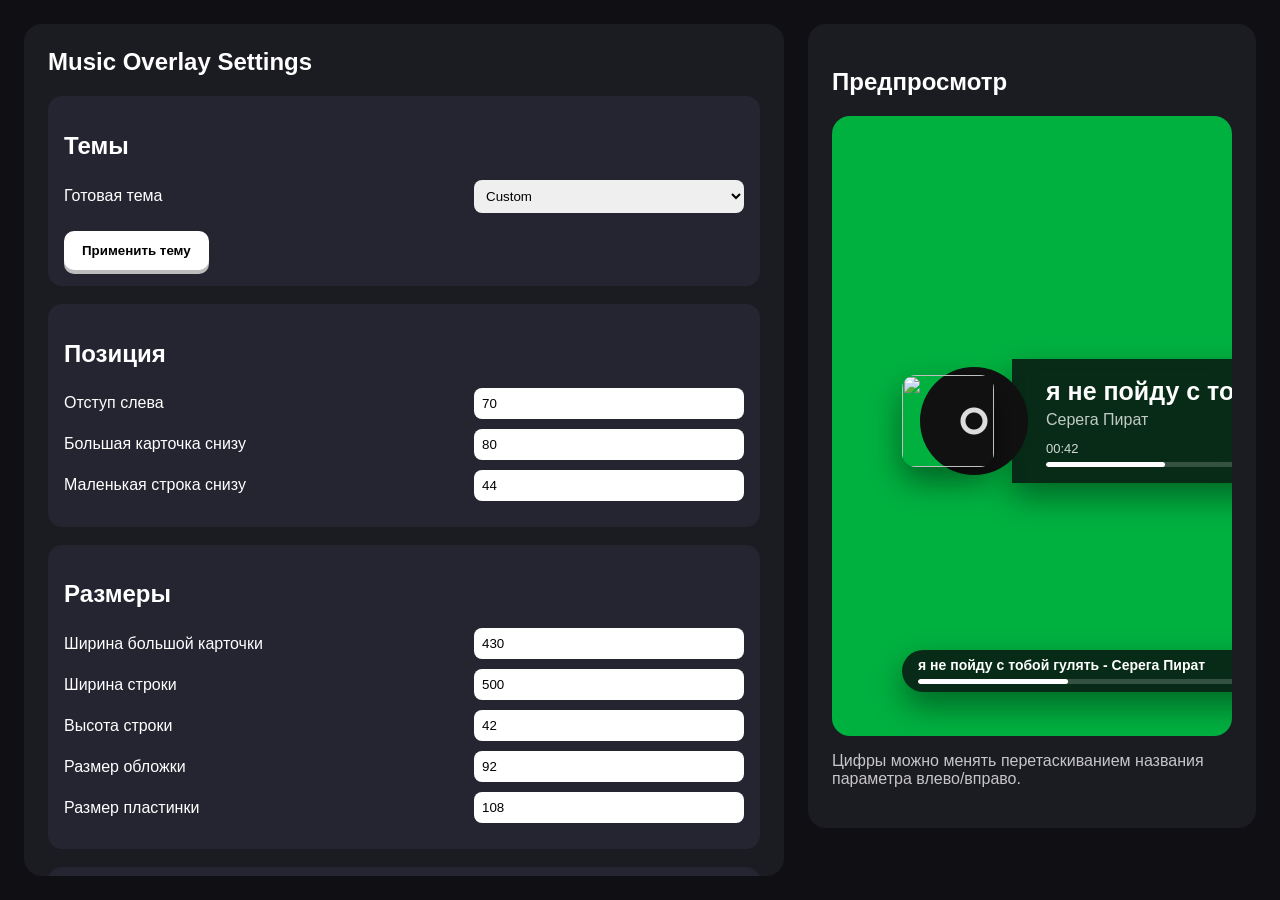
==== overlay/settings.html @ c049ab50 "Добавил стили пластинок" ====
<!DOCTYPE html>
<html lang="ru">
<head>
  <meta charset="UTF-8" />
  <title>Music Overlay Settings</title>
  <link rel="stylesheet" href="settings.css" />
</head>
<body>
  <main class="layout">
    <section class="panel">
      <h1>Music Overlay Settings</h1>

      <div class="group">
        <h2>Темы</h2>

        <label>
          Готовая тема
          <select id="themePreset">
            <option value="Custom">Custom</option>
            <option value="DarkGlass">Dark Glass</option>
            <option value="AnimePink">Anime Pink</option>
            <option value="Cyberpunk">Cyberpunk</option>
            <option value="MinimalWhite">Minimal White</option>
          </select>
        </label>

        <button id="applyThemeBtn" class="secondary-btn">Применить тему</button>
      </div>

      <div class="group">
        <h2>Позиция</h2>
        <label><span class="drag-label" data-target="left">Отступ слева</span><input id="left" type="number"></label>
        <label><span class="drag-label" data-target="fullBottom">Большая карточка снизу</span><input id="fullBottom" type="number"></label>
        <label><span class="drag-label" data-target="tickerBottom">Маленькая строка снизу</span><input id="tickerBottom" type="number"></label>
      </div>

      <div class="group">
        <h2>Размеры</h2>
        <label><span class="drag-label" data-target="fullCardWidth">Ширина большой карточки</span><input id="fullCardWidth" type="number"></label>
        <label><span class="drag-label" data-target="tickerWidth">Ширина строки</span><input id="tickerWidth" type="number"></label>
        <label><span class="drag-label" data-target="tickerHeight">Высота строки</span><input id="tickerHeight" type="number"></label>
        <label><span class="drag-label" data-target="coverSize">Размер обложки</span><input id="coverSize" type="number"></label>
        <label><span class="drag-label" data-target="vinylSize">Размер пластинки</span><input id="vinylSize" type="number"></label>
      </div>

      <div class="group">
        <h2>Цвета</h2>
        <label>Фон карточек <input id="backgroundColor" type="color"></label>
        <label><span class="drag-label" data-target="backgroundOpacity">Прозрачность фона %</span><input id="backgroundOpacity" type="number" min="0" max="100"></label>
        <label>Текст <input id="text" type="color"></label>
        <label>Прогресс <input id="progress" type="color"></label>
        <label>Фон прогресса <input id="progressBackgroundColor" type="color"></label>
        <label><span class="drag-label" data-target="progressBackgroundOpacity">Прозрачность фона прогресса %</span><input id="progressBackgroundOpacity" type="number" min="0" max="100"></label>
      </div>

      <div class="group">
        <h2>Шрифт</h2>

        <label>
          Семейство
          <select id="fontFamily">
            <option value="Arial">Arial</option>
            <option value="Segoe UI">Segoe UI</option>
            <option value="Tahoma">Tahoma</option>
            <option value="Verdana">Verdana</option>
            <option value="Trebuchet MS">Trebuchet MS</option>
            <option value="Georgia">Georgia</option>
            <option value="Times New Roman">Times New Roman</option>
            <option value="Consolas">Consolas</option>
            <option value="Courier New">Courier New</option>
            <option value="Impact">Impact</option>
            <option value="Comic Sans MS">Comic Sans MS</option>
            <option value="Montserrat">Montserrat</option>
            <option value="Inter">Inter</option>
            <option value="Oswald">Oswald</option>
            <option value="Orbitron">Orbitron</option>
          </select>
        </label>

        <label><span class="drag-label" data-target="titleSize">Размер названия</span><input id="titleSize" type="number"></label>
        <label><span class="drag-label" data-target="artistSize">Размер артиста</span><input id="artistSize" type="number"></label>
        <label><span class="drag-label" data-target="tickerSize">Размер маленькой строки</span><input id="tickerSize" type="number"></label>
      </div>

      <div class="group">
        <h2>Стиль маленькой строки</h2>

        <label>
          Вид строки
          <select id="tickerStyle">
            <option value="pill">Pill</option>
            <option value="glass">Glass Box</option>
            <option value="thin">Thin Bar</option>
            <option value="compact">Compact</option>
            <option value="textonly">Text Only</option>
          </select>
        </label>
      </div>
      <div class="group">
        <h2>Стиль большой карточки</h2>

        <label>
          Вид карточки
          <select id="fullCardStyle">
          <option value="glass">Glass</option>
          <option value="solid">Solid</option>
          <option value="minimal">Minimal</option>
          <option value="neon">Neon</option>
          <option value="spotify">Spotify</option>
        </select>
      </label>
    </div>

    <div class="group">
      <h2>Стиль пластинки</h2>

      <label>
        Вид пластинки
        <select id="vinylStyle">
          <option value="classic">Classic Vinyl</option>
          <option value="black">Black Vinyl</option>
          <option value="white">White Vinyl</option>
          <option value="gold">Gold Vinyl</option>
          <option value="transparent">Transparent Vinyl</option>
          <option value="cd">CD Disc</option>
        </select>
      </label>
    </div>

      <div class="group">
        <h2>Обложка</h2>
        <label>Использовать обложку Windows <input id="useWindowsThumbnail" type="checkbox"></label>
        <label>Своя дефолтная обложка <input id="defaultCoverFile" type="file" accept="image/*"></label>
        <img id="defaultCoverPreview" class="cover-preview" src="/assets/default-cover.png" />
      </div>

      <div class="group">
        <h2>Анимации</h2>
        <label><span class="drag-label" data-target="fullVisibleMs">Большая карточка, мс</span><input id="fullVisibleMs" type="number"></label>
        <label><span class="drag-label" data-target="coverDelayMs">Задержка обложки, мс</span><input id="coverDelayMs" type="number"></label>
        <label><span class="drag-label" data-target="cardDelayMs">Задержка карточки, мс</span><input id="cardDelayMs" type="number"></label>
        <label><span class="drag-label" data-target="exitMs">Скорость выхода, мс</span><input id="exitMs" type="number"></label>
        <label><span class="drag-label" data-target="marqueeDelayMs">Задержка бегущей строки, мс</span><input id="marqueeDelayMs" type="number"></label>
        <label><span class="drag-label" data-target="marqueeSpeedSec">Скорость бегущей строки, сек</span><input id="marqueeSpeedSec" type="number"></label>

        <label>
          Появление большой карточки
          <select id="fullEnterAnimation">
            <option value="slideLeft">Slide Left</option>
            <option value="slideRight">Slide Right</option>
            <option value="slideUp">Slide Up</option>
            <option value="slideDown">Slide Down</option>
            <option value="fade">Fade</option>
            <option value="scale">Scale</option>
            <option value="none">None</option>
          </select>
        </label>

        <label>
          Скрытие большой карточки
        <select id="fullExitAnimation">
          <option value="slideDown">Slide Down</option>
          <option value="slideUp">Slide Up</option>
          <option value="slideLeft">Slide Left</option>
          <option value="slideRight">Slide Right</option>
          <option value="fade">Fade</option>
          <option value="scale">Scale</option>
          <option value="none">None</option>
        </select>
      </label>

      <label>
        Появление маленькой строки
        <select id="tickerEnterAnimation">
          <option value="slideUp">Slide Up</option>
          <option value="slideDown">Slide Down</option>
          <option value="slideLeft">Slide Left</option>
          <option value="slideRight">Slide Right</option>
          <option value="fade">Fade</option>
        <option value="scale">Scale</option>
          <option value="none">None</option>
        </select>
      </label>
        
        <button id="playPreviewAnimationBtn" class="secondary-btn">
          Запустить предпросмотр
        </button>
      </div>

      <div class="buttons">
        <button id="saveBtn">Сохранить</button>
        <button id="resetBtn">Сбросить</button>
      </div>

      <p id="status"></p>
    </section>

    <section class="preview-panel">
      <h2>Предпросмотр</h2>

      <div class="preview-stage">
        <div id="previewFull" class="preview-full">
          <div class="preview-vinyl"></div>
          <img id="previewCover" class="preview-cover" src="/assets/default-cover.png" />

          <div id="previewCard" class="preview-card">
            <div id="previewTitle" class="preview-title">я не пойду с тобой гулять</div>
            <div id="previewArtist" class="preview-artist">Серега Пират</div>
            <div class="preview-time">
              <span>00:42</span>
              <span>02:56</span>
            </div>
            <div class="preview-progress">
              <div class="preview-progress-bar"></div>
            </div>
          </div>
        </div>

        <div id="previewTicker" class="preview-ticker">
          <div id="previewTickerTitle" class="preview-ticker-title">я не пойду с тобой гулять - Серега Пират</div>
          <div id="previewTickerTime" class="preview-ticker-time">00:42 / 02:56</div>
          <div id="previewTickerProgress" class="preview-progress">
            <div class="preview-progress-bar"></div>
          </div>
        </div>
      </div>

      <p class="hint">Цифры можно менять перетаскиванием названия параметра влево/вправо.</p>
    </section>
  </main>

  <script src="settings.js"></script>
</body>
</html>
---- overlay/settings.css ----
* {
  box-sizing: border-box;
}

body {
  margin: 0;
  background: #101014;
  color: white;
  font-family: Arial, sans-serif;
}

.layout {
  display: grid;
  grid-template-columns: 760px 1fr;
  gap: 24px;
  padding: 24px;
}

.panel,
.preview-panel {
  position: sticky;
  top: 24px;
  align-self: start;
  max-height: calc(100vh - 48px);
  overflow: auto;

  padding: 24px;
  border-radius: 18px;
  background: #1b1b22;
}

h1 {
  margin-top: 0;
}

.group {
  margin-top: 18px;
  padding: 16px;
  border-radius: 14px;
  background: #252532;
}

label {
  display: flex;
  justify-content: space-between;
  align-items: center;
  gap: 18px;
  margin: 10px 0;
}

.drag-label {
  cursor: ew-resize;
  user-select: none;
}

.drag-label:hover {
  color: #bcbcff;
}

input,
select {
  width: 270px;
  padding: 8px;
  border: 0;
  border-radius: 8px;
}

input[type="color"] {
  height: 38px;
  padding: 3px;
}

input[type="checkbox"] {
  width: 22px;
  height: 22px;
}

.cover-preview {
  width: 120px;
  height: 120px;
  object-fit: cover;
  border-radius: 14px;
  margin-top: 12px;
}

.buttons {
  display: flex;
  gap: 12px;
  margin-top: 24px;
}

button {
  padding: 12px 18px;
  border: 0;
  border-radius: 10px;
  cursor: pointer;
  font-weight: 700;
}

#saveBtn {
  background: white;
  color: black;
}

#resetBtn {
  background: #3a3a48;
  color: white;
}

.secondary-btn {
  margin-top: 8px;
  background: white;
  color: black;
  box-shadow: 0 4px 0 #bdbdbd;
  transition:
    transform 0.08s ease,
    box-shadow 0.08s ease,
    background 0.15s ease;
}

.secondary-btn:hover {
  background: #f1f1f1;
}

.secondary-btn:active {
  transform: translateY(4px);
  box-shadow: 0 0 0 #bdbdbd;
}

#status,
.hint {
  margin-top: 16px;
  opacity: 0.75;
}

.preview-stage {
  position: relative;
  width: 100%;
  height: 620px;
  overflow: hidden;
  border-radius: 18px;
  background-color: #00b140;
}

.preview-full {
  position: absolute;
  display: flex;
  align-items: center;
  min-width: 760px;
  min-height: 150px;
}

.preview-card,
.preview-ticker {
  background: rgba(10, 10, 14, 0.8);
  color: white;
  box-shadow: 0 14px 32px rgba(0, 0, 0, 0.42);
}

.preview-card {
  position: relative;
  z-index: 1;
  width: 430px;
  min-height: 108px;
  margin-left: calc(var(--preview-cover-size, 92px) + 18px);
  padding: 18px 24px 16px 34px;
  border-radius: 0 18px 18px 0;
}

.preview-vinyl {
  position: absolute;
  z-index: 2;
  width: var(--preview-vinyl-size, 108px);
  height: var(--preview-vinyl-size, 108px);
  left: calc(var(--preview-cover-size, 92px) * 0.2);
  top: 50%;
  transform: translateY(-50%);
  border-radius: 50%;
  background:
    radial-gradient(circle at center, #111 0 8px, #ddd 9px 13px, #111 14px 100%),
    repeating-radial-gradient(circle at center, #111 0 4px, #222 5px 7px);
  animation: spin 2.8s linear infinite;
  transition:
    opacity 0.45s ease,
    transform 0.55s ease;
}

.preview-cover {
  position: absolute;
  z-index: 3;
  width: var(--preview-cover-size, 92px);
  height: var(--preview-cover-size, 92px);
  left: 0;
  top: 50%;
  transform: translateY(-50%);
  border-radius: 14px;
  object-fit: cover;
  box-shadow: 0 14px 32px rgba(0, 0, 0, 0.45);
  transition:
    opacity 0.45s ease,
    transform 0.45s ease;
}

.preview-title {
  font-size: 25px;
  font-weight: 800;
  white-space: nowrap;
  overflow: hidden;
  text-overflow: ellipsis;
}

.preview-artist {
  margin-top: 5px;
  font-size: 16px;
  opacity: 0.75;
}

.preview-time {
  display: flex;
  justify-content: space-between;
  margin-top: 12px;
  font-size: 13px;
  opacity: 0.82;
}

.preview-progress {
  width: 100%;
  height: 5px;
  margin-top: 6px;
  border-radius: 999px;
  overflow: hidden;
  background: rgba(255, 255, 255, 0.18);
}

.preview-progress-bar {
  width: 32%;
  height: 100%;
  border-radius: 999px;
  background: white;
}

.preview-ticker {
  position: absolute;
  padding: 7px 14px 7px 16px;
  border-radius: 999px;
  transition:
    opacity 0.45s ease,
    transform 0.55s ease;
}

.preview-ticker-title {
  font-size: 14px;
  font-weight: 800;
  max-width: 330px;
  white-space: nowrap;
  overflow: hidden;
  text-overflow: ellipsis;
}

.preview-ticker-time {
  position: absolute;
  right: 16px;
  top: 7px;
  font-size: 12px;
  opacity: 0.86;
}

.preview-ticker-style-pill {
  border-radius: 999px;
}

.preview-ticker-style-glass {
  border-radius: 18px;
}

.preview-ticker-style-thin {
  height: 26px !important;
  padding-top: 4px;
}

.preview-ticker-style-thin .preview-ticker-time {
  display: none;
}

.preview-ticker-style-thin .preview-progress {
  bottom: 0;
  left: 0;
  right: 0;
  height: 3px;
}

.preview-ticker-style-compact {
  height: 30px !important;
  padding-top: 5px;
}

.preview-ticker-style-compact .preview-progress {
  display: none;
}

.preview-ticker-style-textonly {
  height: 30px !important;
  background: transparent !important;
  box-shadow: none;
  backdrop-filter: none;
}

.preview-ticker-style-textonly .preview-progress,
.preview-ticker-style-textonly .preview-ticker-time {
  display: none;
}

.preview-card-style-glass {
  backdrop-filter: blur(10px);
}

.preview-card-style-solid {
  backdrop-filter: none;
}

.preview-card-style-minimal {
  background: transparent !important;
  box-shadow: none !important;
}

.preview-card-style-neon {
  box-shadow:
    0 0 8px rgba(255, 255, 255, 0.3),
    0 0 18px rgba(255, 255, 255, 0.25),
    0 0 40px rgba(255, 255, 255, 0.12);
}

.preview-card-style-spotify {
  border-radius: 18px;
  margin-left: calc(var(--preview-cover-size, 92px) + 28px);
}

.preview-full.preview-anim-start {
  opacity: 0;
  transform: translateX(-160px);
}

.preview-full.preview-anim-exit {
  opacity: 0;
  transform: translateY(120px);
}

.preview-full.preview-anim-running .preview-vinyl {
  opacity: 0;
  transform: translateY(-50%) translateX(-70px) rotate(-90deg);
}

.preview-full.preview-anim-running.preview-anim-show-cover .preview-vinyl {
  opacity: 1;
  transform: translateY(-50%) translateX(0) rotate(0deg);
}

.preview-full.preview-anim-running .preview-cover {
  opacity: 0;
  transform: translateY(-50%) scale(0.88);
}

.preview-full.preview-anim-running.preview-anim-show-cover .preview-cover {
  opacity: 1;
  transform: translateY(-50%) scale(1);
}

.preview-full.preview-anim-running .preview-card {
  opacity: 0;
  transform: translateX(-70px);
}

.preview-full.preview-anim-running.preview-anim-show-card .preview-card {
  opacity: 1;
  transform: translateX(0);
}

.preview-card {
  transition:
    opacity 0.45s ease,
    transform 0.45s ease;
}

.preview-ticker.preview-anim-hidden {
  opacity: 0;
  transform: translateY(80px);
}

.preview-ticker.preview-anim-show {
  opacity: 1;
  transform: translateY(0);
}

.preview-vinyl-style-classic,
.preview-vinyl-style-black {
  background:
    radial-gradient(circle at center, #111 0 8px, #ddd 9px 13px, #111 14px 100%),
    repeating-radial-gradient(circle at center, #111 0 4px, #222 5px 7px);
}

.preview-vinyl-style-white {
  background:
    radial-gradient(circle at center, #f8f8f8 0 8px, #222 9px 13px, #f8f8f8 14px 100%),
    repeating-radial-gradient(circle at center, #f7f7f7 0 4px, #d8d8d8 5px 7px);
}

.preview-vinyl-style-gold,
.vinyl-style-gold {
  background:
    radial-gradient(
      circle at center,
      #6d5400 0 8px,
      #fffce0 9px 13px,
      #ffe45c 14px 100%
    ),

    repeating-conic-gradient(
      from 0deg,
      rgba(255,255,255,0.34) 0deg,
      rgba(255,255,255,0.18) 2deg,
      rgba(255,255,255,0.00) 8deg,
      rgba(255,255,255,0.00) 24deg
    ),

    repeating-radial-gradient(
      circle at center,
      rgba(255,255,255,0.16) 0px,
      rgba(255,255,255,0.16) 1px,
      transparent 2px,
      transparent 5px
    ),

    conic-gradient(
      from 35deg,
      rgba(255,255,255,0.00),
      rgba(255,255,255,0.42),
      rgba(255,255,255,0.00),
      rgba(255,246,170,0.32),
      rgba(255,255,255,0.00)
    );

  background-blend-mode:
    normal,
    soft-light,
    overlay,
    screen;

  filter: saturate(1.15) brightness(1.12);

  box-shadow:
    inset 0 0 18px rgba(255,255,255,0.32),
    inset 0 0 44px rgba(255,235,130,0.24),
    0 12px 28px rgba(0,0,0,0.35);
}

.preview-vinyl-style-transparent {
  background:
    radial-gradient(circle at center, rgba(255,255,255,.3) 0 8px, rgba(255,255,255,.85) 9px 13px, rgba(255,255,255,.14) 14px 100%),
    repeating-radial-gradient(circle at center, rgba(255,255,255,.14) 0 4px, rgba(255,255,255,.28) 5px 7px);
  box-shadow:
    inset 0 0 30px rgba(255,255,255,.18),
    0 16px 34px rgba(0,0,0,.35);
}

.preview-vinyl-style-cd {
  background:
    radial-gradient(circle at center, #f8f8ff 0 7px, #8d8d98 8px 13px, transparent 14px 100%),
    conic-gradient(
      from 35deg,
      #f5f5ff,
      #9ee7ff,
      #ffd1fa,
      #fff2a8,
      #b8ffd5,
      #f5f5ff
    );
  box-shadow:
    inset 0 0 22px rgba(255,255,255,.7),
    0 16px 34px rgba(0,0,0,.35);
}

@keyframes spin {
  from {
    transform: translateY(-50%) rotate(0deg);
  }

  to {
    transform: translateY(-50%) rotate(360deg);
  }
}
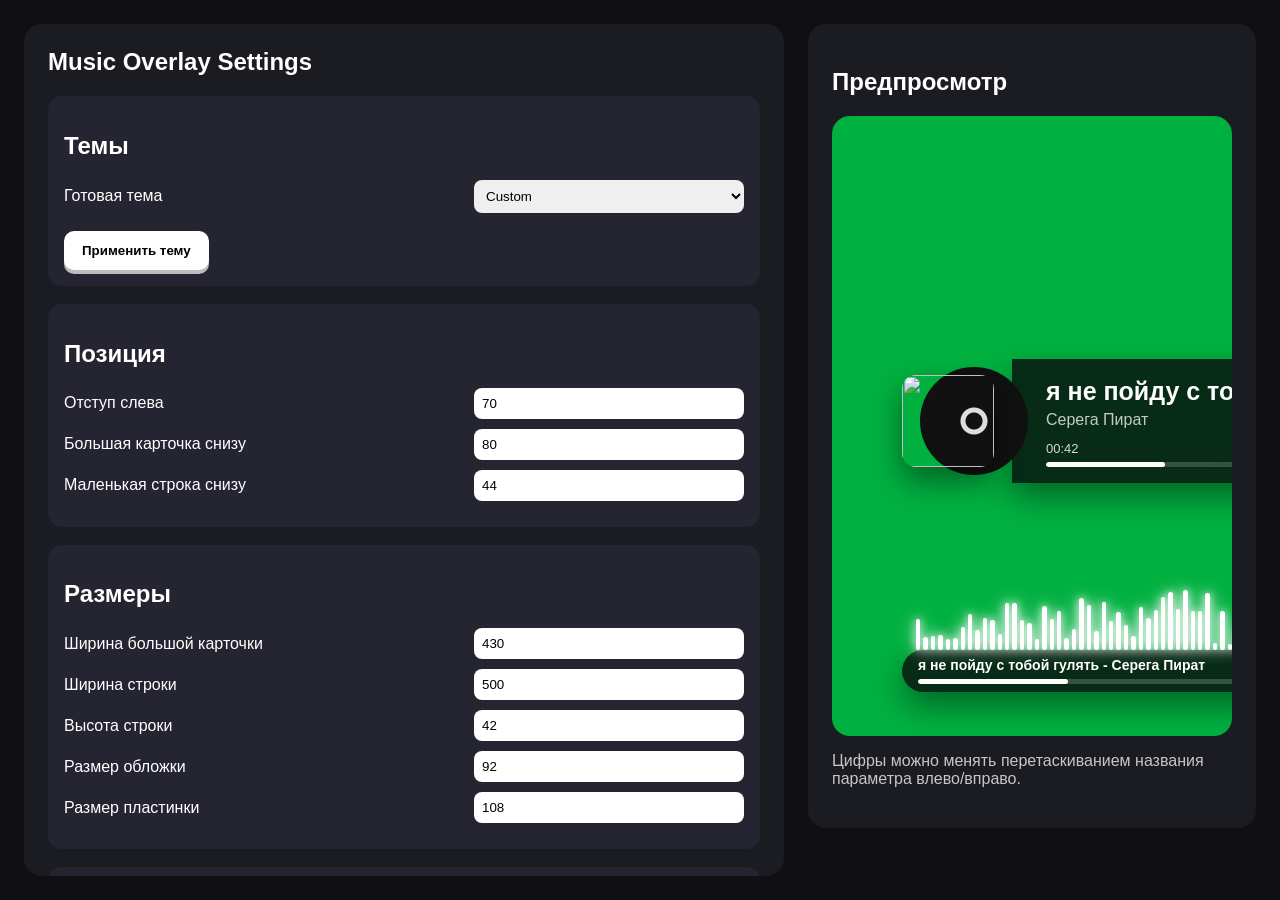
==== commit ad80099d: "Add theme system and equalizer preview improvements" ====
--- a/overlay/settings.html
+++ b/overlay/settings.html
@@ -127,6 +127,96 @@
       </label>
     </div>
 
+    <div class="group">
+      <h2>Частицы</h2>
+
+      <label>
+        Включить частицы
+        <input id="particlesEnabled" type="checkbox">
+      </label>
+
+      <label>
+        Тип частиц
+        <select id="particlesStyle">
+          <option value="notes">Ноты</option>
+          <option value="stars">Звезды</option>
+          <option value="hearts">Сердца</option>
+          <option value="sparkles">Искры</option>
+          <option value="pixels">Пиксели</option>
+          <option value="crosses">Кресты</option>
+          <option value="invertedCrosses">Перевернутые кресты</option>
+        </select>
+      </label>
+
+      <label>
+        Цвет частиц
+        <input id="particlesColor" type="color">
+      </label>
+
+      <label>
+        Количество за раз
+        <input id="particlesCount" type="number">
+      </label>
+
+      <label>
+        Размер
+        <input id="particlesSize" type="number">
+      </label>
+
+      <label>
+        Длительность, мс
+        <input id="particlesDurationMs" type="number">
+      </label>
+  </div>
+  <div class="group">
+  <h2>Эквалайзер</h2>
+
+    <label>
+      Включить эквалайзер
+      <input id="equalizerEnabled" type="checkbox">
+    </label>
+
+    <label>
+      Стиль
+      <select id="equalizerStyle">
+        <option value="solid">Solid</option>
+        <option value="neon">Neon</option>
+        <option value="rainbow">Rainbow</option>
+        <option value="soft">Soft</option>
+        <option value="minimal">Minimal</option>
+      </select>
+      </label>
+
+    <label>
+      Цвет
+      <select id="equalizerColorMode">
+        <option value="progress">Цвет прогресса</option>
+        <option value="custom">Свой цвет</option>
+      </select>
+    </label>
+
+    <label>
+      Свой цвет
+      <input id="equalizerColor" type="color">
+    </label>
+
+    <label><span class="drag-label" data-target="equalizerBarCount">Количество полос</span><input id="equalizerBarCount" type="number" min="8" max="120"></label>
+    <label><span class="drag-label" data-target="equalizerBarWidth">Ширина полос</span><input id="equalizerBarWidth" type="number" min="1" max="20"></label>
+    <label><span class="drag-label" data-target="equalizerGap">Расстояние</span><input id="equalizerGap" type="number" min="0" max="20"></label>
+    <label><span class="drag-label" data-target="equalizerHeight">Высота</span><input id="equalizerHeight" type="number" min="10" max="200"></label>
+    <label><span class="drag-label" data-target="equalizerOffsetY">Отступ от строки</span><input id="equalizerOffsetY" type="number" min="-20" max="80"></label>
+    <label><span class="drag-label" data-target="equalizerSidePadding">Боковой отступ</span><input id="equalizerSidePadding" type="number" min="0" max="80"></label>
+    <label><span class="drag-label" data-target="equalizerSensitivity">Чувствительность x100</span><input id="equalizerSensitivity" type="number" min="10" max="500"></label>
+    <label><span class="drag-label" data-target="equalizerSmoothing">Плавность %</span><input id="equalizerSmoothing" type="number" min="0" max="95"></label>
+
+    <label>
+      Glow
+      <input id="equalizerGlow" type="checkbox">
+    </label>
+
+    <label><span class="drag-label" data-target="equalizerGlowPower">Сила glow</span><input id="equalizerGlowPower" type="number" min="0" max="80"></label>
+  </div>
+
       <div class="group">
         <h2>Обложка</h2>
         <label>Использовать обложку Windows <input id="useWindowsThumbnail" type="checkbox"></label>
@@ -220,10 +310,11 @@
           <div id="previewTickerTitle" class="preview-ticker-title">я не пойду с тобой гулять - Серега Пират</div>
           <div id="previewTickerTime" class="preview-ticker-time">00:42 / 02:56</div>
           <div id="previewTickerProgress" class="preview-progress">
-            <div class="preview-progress-bar"></div>
-          </div>
+          <div id="previewEqualizer" class="preview-equalizer"></div>
+          <div class="preview-progress-bar"></div>
         </div>
       </div>
+    </div>
 
       <p class="hint">Цифры можно менять перетаскиванием названия параметра влево/вправо.</p>
     </section>
--- a/overlay/settings.css
+++ b/overlay/settings.css
@@ -479,6 +479,85 @@
     0 16px 34px rgba(0,0,0,.35);
 }
 
+.preview-equalizer {
+  position: absolute;
+  left: 14px;
+  right: 14px;
+  bottom: calc(100% + 1px);
+  height: 86px;
+
+  display: flex;
+  align-items: flex-end;
+  justify-content: center;
+  gap: 3px;
+
+  pointer-events: none;
+}
+
+.preview-eq-bar {
+  width: 5px;
+  min-height: 4px;
+  border-radius: 999px;
+  background: white;
+  transition: height 120ms cubic-bezier(.22,.61,.36,1);
+}
+
+.preview-equalizer.preview-eq-glow .preview-eq-bar {
+  box-shadow:
+    0 0 8px currentColor,
+    0 0 18px currentColor;
+}
+
+.preview-equalizer-style-solid .preview-eq-bar {
+  color: var(--preview-eq-color, #ffffff);
+  background: currentColor;
+}
+
+.preview-equalizer-style-neon .preview-eq-bar {
+  color: var(--preview-eq-color, #ffffff);
+  background: currentColor;
+  box-shadow:
+    0 0 8px currentColor,
+    0 0 18px currentColor,
+    0 0 32px currentColor;
+}
+
+.preview-equalizer-style-soft .preview-eq-bar {
+  color: var(--preview-eq-color, #ffffff);
+  background: currentColor;
+  opacity: 0.72;
+  filter: blur(0.2px);
+}
+
+.preview-equalizer-style-minimal .preview-eq-bar {
+  color: var(--preview-eq-color, #ffffff);
+  background: currentColor;
+  box-shadow: none !important;
+  opacity: 0.85;
+}
+
+.preview-equalizer-style-rainbow .preview-eq-bar {
+  background: currentColor;
+
+  box-shadow:
+    0 0 8px currentColor,
+    0 0 18px currentColor,
+    0 0 32px currentColor;
+
+  animation:
+    previewRainbowShift 4s linear infinite;
+}
+
+@keyframes previewRainbowShift {
+  0% { color: #ff3b3b; }
+  16% { color: #ffb13b; }
+  33% { color: #fff23b; }
+  50% { color: #3bff7a; }
+  66% { color: #3bdcff; }
+  83% { color: #b13bff; }
+  100% { color: #ff3b3b; }
+}
+
 @keyframes spin {
   from {
     transform: translateY(-50%) rotate(0deg);
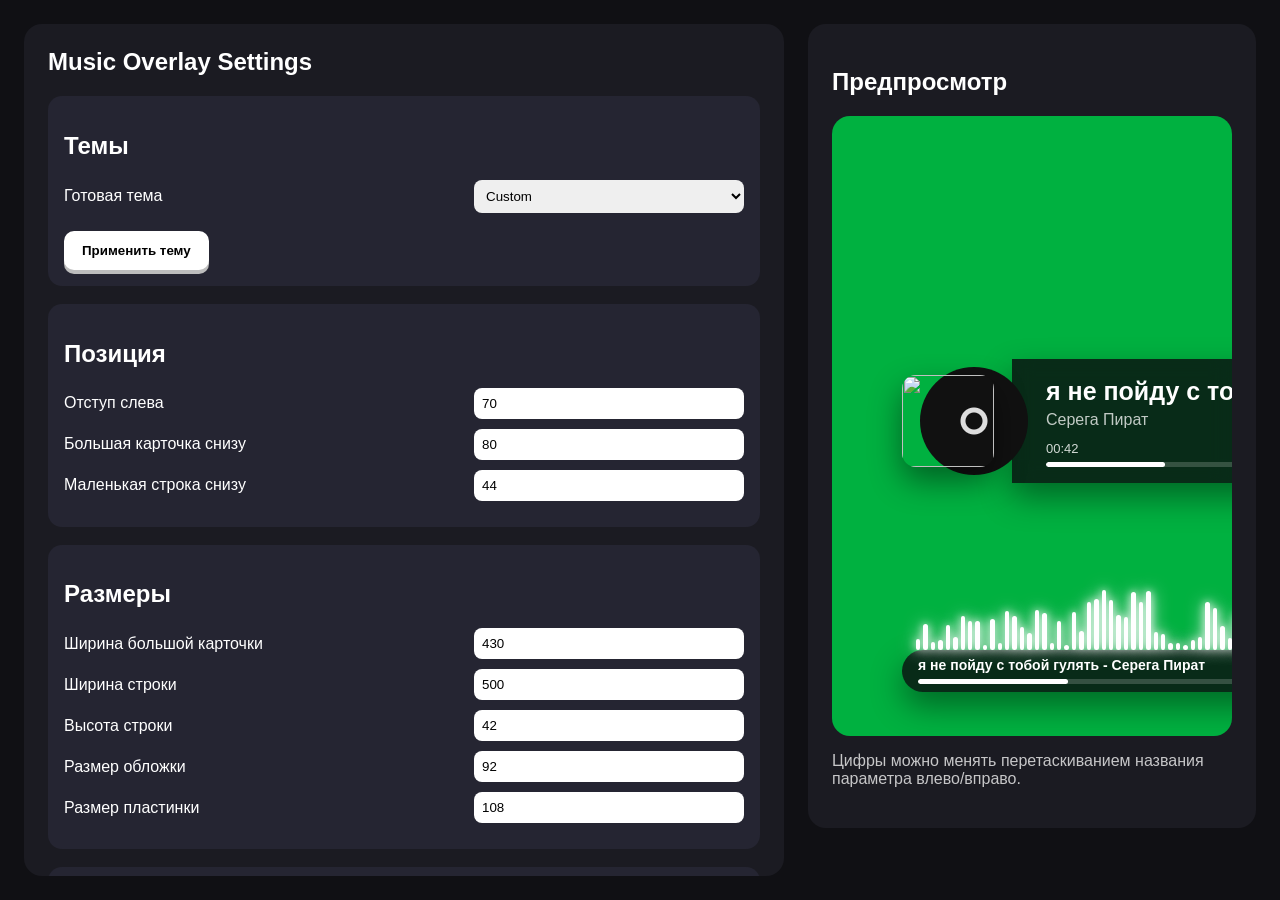
==== commit 1442d373: "ref + FFT autogain" ====
--- a/overlay/settings.html
+++ b/overlay/settings.html
@@ -12,18 +12,12 @@
 
       <div class="group">
         <h2>Темы</h2>
-
         <label>
           Готовая тема
           <select id="themePreset">
             <option value="Custom">Custom</option>
-            <option value="DarkGlass">Dark Glass</option>
-            <option value="AnimePink">Anime Pink</option>
-            <option value="Cyberpunk">Cyberpunk</option>
-            <option value="MinimalWhite">Minimal White</option>
-          </select>
-        </label>
-
+          </select>
+        </label>
         <button id="applyThemeBtn" class="secondary-btn">Применить тему</button>
       </div>
 
@@ -55,7 +49,6 @@
 
       <div class="group">
         <h2>Шрифт</h2>
-
         <label>
           Семейство
           <select id="fontFamily">
@@ -76,7 +69,6 @@
             <option value="Orbitron">Orbitron</option>
           </select>
         </label>
-
         <label><span class="drag-label" data-target="titleSize">Размер названия</span><input id="titleSize" type="number"></label>
         <label><span class="drag-label" data-target="artistSize">Размер артиста</span><input id="artistSize" type="number"></label>
         <label><span class="drag-label" data-target="tickerSize">Размер маленькой строки</span><input id="tickerSize" type="number"></label>
@@ -84,7 +76,6 @@
 
       <div class="group">
         <h2>Стиль маленькой строки</h2>
-
         <label>
           Вид строки
           <select id="tickerStyle">
@@ -96,126 +87,164 @@
           </select>
         </label>
       </div>
+
       <div class="group">
         <h2>Стиль большой карточки</h2>
-
         <label>
           Вид карточки
           <select id="fullCardStyle">
-          <option value="glass">Glass</option>
-          <option value="solid">Solid</option>
-          <option value="minimal">Minimal</option>
-          <option value="neon">Neon</option>
-          <option value="spotify">Spotify</option>
-        </select>
-      </label>
-    </div>
-
-    <div class="group">
-      <h2>Стиль пластинки</h2>
-
-      <label>
-        Вид пластинки
-        <select id="vinylStyle">
-          <option value="classic">Classic Vinyl</option>
-          <option value="black">Black Vinyl</option>
-          <option value="white">White Vinyl</option>
-          <option value="gold">Gold Vinyl</option>
-          <option value="transparent">Transparent Vinyl</option>
-          <option value="cd">CD Disc</option>
-        </select>
-      </label>
-    </div>
-
-    <div class="group">
-      <h2>Частицы</h2>
-
-      <label>
-        Включить частицы
-        <input id="particlesEnabled" type="checkbox">
-      </label>
-
-      <label>
-        Тип частиц
-        <select id="particlesStyle">
-          <option value="notes">Ноты</option>
-          <option value="stars">Звезды</option>
-          <option value="hearts">Сердца</option>
-          <option value="sparkles">Искры</option>
-          <option value="pixels">Пиксели</option>
-          <option value="crosses">Кресты</option>
-          <option value="invertedCrosses">Перевернутые кресты</option>
-        </select>
-      </label>
-
-      <label>
-        Цвет частиц
-        <input id="particlesColor" type="color">
-      </label>
-
-      <label>
-        Количество за раз
-        <input id="particlesCount" type="number">
-      </label>
-
-      <label>
-        Размер
-        <input id="particlesSize" type="number">
-      </label>
-
-      <label>
-        Длительность, мс
-        <input id="particlesDurationMs" type="number">
-      </label>
-  </div>
-  <div class="group">
-  <h2>Эквалайзер</h2>
-
-    <label>
-      Включить эквалайзер
-      <input id="equalizerEnabled" type="checkbox">
-    </label>
-
-    <label>
-      Стиль
-      <select id="equalizerStyle">
-        <option value="solid">Solid</option>
-        <option value="neon">Neon</option>
-        <option value="rainbow">Rainbow</option>
-        <option value="soft">Soft</option>
-        <option value="minimal">Minimal</option>
-      </select>
-      </label>
-
-    <label>
-      Цвет
-      <select id="equalizerColorMode">
-        <option value="progress">Цвет прогресса</option>
-        <option value="custom">Свой цвет</option>
-      </select>
-    </label>
-
-    <label>
-      Свой цвет
-      <input id="equalizerColor" type="color">
-    </label>
-
-    <label><span class="drag-label" data-target="equalizerBarCount">Количество полос</span><input id="equalizerBarCount" type="number" min="8" max="120"></label>
-    <label><span class="drag-label" data-target="equalizerBarWidth">Ширина полос</span><input id="equalizerBarWidth" type="number" min="1" max="20"></label>
-    <label><span class="drag-label" data-target="equalizerGap">Расстояние</span><input id="equalizerGap" type="number" min="0" max="20"></label>
-    <label><span class="drag-label" data-target="equalizerHeight">Высота</span><input id="equalizerHeight" type="number" min="10" max="200"></label>
-    <label><span class="drag-label" data-target="equalizerOffsetY">Отступ от строки</span><input id="equalizerOffsetY" type="number" min="-20" max="80"></label>
-    <label><span class="drag-label" data-target="equalizerSidePadding">Боковой отступ</span><input id="equalizerSidePadding" type="number" min="0" max="80"></label>
-    <label><span class="drag-label" data-target="equalizerSensitivity">Чувствительность x100</span><input id="equalizerSensitivity" type="number" min="10" max="500"></label>
-    <label><span class="drag-label" data-target="equalizerSmoothing">Плавность %</span><input id="equalizerSmoothing" type="number" min="0" max="95"></label>
-
-    <label>
-      Glow
-      <input id="equalizerGlow" type="checkbox">
-    </label>
-
-    <label><span class="drag-label" data-target="equalizerGlowPower">Сила glow</span><input id="equalizerGlowPower" type="number" min="0" max="80"></label>
-  </div>
+            <option value="glass">Glass</option>
+            <option value="solid">Solid</option>
+            <option value="minimal">Minimal</option>
+            <option value="neon">Neon</option>
+            <option value="spotify">Spotify</option>
+          </select>
+        </label>
+      </div>
+
+      <div class="group">
+        <h2>Стиль пластинки</h2>
+        <label>
+          Вид пластинки
+          <select id="vinylStyle">
+            <option value="classic">Classic Vinyl</option>
+            <option value="black">Black Vinyl</option>
+            <option value="white">White Vinyl</option>
+            <option value="gold">Gold Vinyl</option>
+            <option value="transparent">Transparent Vinyl</option>
+            <option value="cd">CD Disc</option>
+          </select>
+        </label>
+      </div>
+
+      <div class="group">
+        <h2>Частицы</h2>
+        <label>
+          Включить частицы
+          <input id="particlesEnabled" type="checkbox">
+        </label>
+        <label>
+          Тип частиц
+          <select id="particlesStyle">
+            <option value="notes">Ноты</option>
+            <option value="stars">Звезды</option>
+            <option value="hearts">Сердца</option>
+            <option value="sparkles">Искры</option>
+            <option value="pixels">Пиксели</option>
+            <option value="crosses">Кресты</option>
+            <option value="invertedCrosses">Перевернутые кресты</option>
+          </select>
+        </label>
+        <label>
+          Цвет частиц
+          <input id="particlesColor" type="color">
+        </label>
+        <label>
+          Количество за раз
+          <input id="particlesCount" type="number">
+        </label>
+        <label>
+          Размер
+          <input id="particlesSize" type="number">
+        </label>
+        <label>
+          Длительность, мс
+          <input id="particlesDurationMs" type="number">
+        </label>
+      </div>
+
+      <div class="group">
+        <h2>Эквалайзер</h2>
+        <label>
+          Включить эквалайзер
+          <input id="equalizerEnabled" type="checkbox">
+        </label>
+        <label>
+          FFT Preset
+          <select id="fftPreset">
+            <option value="balanced">Balanced</option>
+            <option value="smooth">Smooth</option>
+            <option value="punchy">Punchy</option>
+            <option value="vocal">Vocal</option>
+            <option value="bass">Bass</option>
+            <option value="orchestra">Orchestra</option>
+            <option value="custom">Custom</option>
+          </select>
+        </label>
+        <label>
+          Стиль
+          <select id="equalizerStyle">
+            <option value="solid">Solid</option>
+            <option value="neon">Neon</option>
+            <option value="rainbow">Rainbow</option>
+            <option value="soft">Soft</option>
+            <option value="minimal">Minimal</option>
+          </select>
+        </label>
+        <label>
+          Цвет
+          <select id="equalizerColorMode">
+            <option value="progress">Цвет прогресса</option>
+            <option value="custom">Свой цвет</option>
+          </select>
+        </label>
+        <label>
+          Свой цвет
+          <input id="equalizerColor" type="color">
+        </label>
+        <label><span class="drag-label" data-target="equalizerBarCount">Количество полос</span><input id="equalizerBarCount" type="number" min="8" max="120"></label>
+        <label><span class="drag-label" data-target="equalizerBarWidth">Ширина полос</span><input id="equalizerBarWidth" type="number" min="1" max="20"></label>
+        <label><span class="drag-label" data-target="equalizerGap">Расстояние</span><input id="equalizerGap" type="number" min="0" max="20"></label>
+        <label><span class="drag-label" data-target="equalizerHeight">Высота</span><input id="equalizerHeight" type="number" min="10" max="200"></label>
+        <label><span class="drag-label" data-target="equalizerOffsetY">Отступ от строки</span><input id="equalizerOffsetY" type="number" min="-20" max="80"></label>
+        <label><span class="drag-label" data-target="equalizerSidePadding">Боковой отступ</span><input id="equalizerSidePadding" type="number" min="0" max="80"></label>
+        <label><span class="drag-label" data-target="equalizerSensitivity">Чувствительность x100</span><input id="equalizerSensitivity" type="number" min="10" max="500"></label>
+        <label><span class="drag-label" data-target="equalizerSmoothing">Плавность %</span><input id="equalizerSmoothing" type="number" min="0" max="95"></label>
+
+        <details class="advanced-block">
+          <summary>Advanced FFT</summary>
+          <label>
+            Авто gain
+            <input id="equalizerAutoGain" type="checkbox">
+          </label>
+          <label>
+            <span class="drag-label" data-target="equalizerOutputGain">Manual Output Gain x100</span>
+            <input id="equalizerOutputGain" type="number" min="10" max="300">
+          </label>
+          <label>
+            <span class="drag-label" data-target="equalizerSpectralContrast">Spectral Contrast x100</span>
+            <input id="equalizerSpectralContrast" type="number" min="50" max="300">
+          </label>
+          <label>
+            <span class="drag-label" data-target="equalizerVisualCurvePower">Visual Curve Power x100</span>
+            <input id="equalizerVisualCurvePower" type="number" min="60" max="200">
+          </label>
+        </details>
+
+        <label>
+          Glow
+          <input id="equalizerGlow" type="checkbox">
+        </label>
+        <label><span class="drag-label" data-target="equalizerGlowPower">Сила glow</span><input id="equalizerGlowPower" type="number" min="0" max="80"></label>
+      </div>
+
+      <div class="group">
+        <h2>Аудио</h2>
+        <label>
+          Источник звука
+          <select id="audioSourceMode">
+            <option value="auto">Auto — процесс, fallback на систему</option>
+            <option value="process">Process — только процесс</option>
+            <option value="system">System — весь системный звук</option>
+          </select>
+        </label>
+        <div class="audio-status">
+          <div><b>Режим:</b> <span id="captureStatusMode">-</span></div>
+          <div><b>Источник:</b> <span id="captureStatusSource">-</span></div>
+          <div><b>PID:</b> <span id="captureStatusPid">-</span></div>
+          <div><b>Ошибка:</b> <span id="captureStatusError">-</span></div>
+        </div>
+      </div>
 
       <div class="group">
         <h2>Обложка</h2>
@@ -248,30 +277,30 @@
 
         <label>
           Скрытие большой карточки
-        <select id="fullExitAnimation">
-          <option value="slideDown">Slide Down</option>
-          <option value="slideUp">Slide Up</option>
-          <option value="slideLeft">Slide Left</option>
-          <option value="slideRight">Slide Right</option>
-          <option value="fade">Fade</option>
-          <option value="scale">Scale</option>
-          <option value="none">None</option>
-        </select>
-      </label>
-
-      <label>
-        Появление маленькой строки
-        <select id="tickerEnterAnimation">
-          <option value="slideUp">Slide Up</option>
-          <option value="slideDown">Slide Down</option>
-          <option value="slideLeft">Slide Left</option>
-          <option value="slideRight">Slide Right</option>
-          <option value="fade">Fade</option>
-        <option value="scale">Scale</option>
-          <option value="none">None</option>
-        </select>
-      </label>
-        
+          <select id="fullExitAnimation">
+            <option value="slideDown">Slide Down</option>
+            <option value="slideUp">Slide Up</option>
+            <option value="slideLeft">Slide Left</option>
+            <option value="slideRight">Slide Right</option>
+            <option value="fade">Fade</option>
+            <option value="scale">Scale</option>
+            <option value="none">None</option>
+          </select>
+        </label>
+
+        <label>
+          Появление маленькой строки
+          <select id="tickerEnterAnimation">
+            <option value="slideUp">Slide Up</option>
+            <option value="slideDown">Slide Down</option>
+            <option value="slideLeft">Slide Left</option>
+            <option value="slideRight">Slide Right</option>
+            <option value="fade">Fade</option>
+            <option value="scale">Scale</option>
+            <option value="none">None</option>
+          </select>
+        </label>
+
         <button id="playPreviewAnimationBtn" class="secondary-btn">
           Запустить предпросмотр
         </button>
@@ -310,11 +339,11 @@
           <div id="previewTickerTitle" class="preview-ticker-title">я не пойду с тобой гулять - Серега Пират</div>
           <div id="previewTickerTime" class="preview-ticker-time">00:42 / 02:56</div>
           <div id="previewTickerProgress" class="preview-progress">
-          <div id="previewEqualizer" class="preview-equalizer"></div>
-          <div class="preview-progress-bar"></div>
+            <div id="previewEqualizer" class="preview-equalizer"></div>
+            <div class="preview-progress-bar"></div>
+          </div>
         </div>
       </div>
-    </div>
 
       <p class="hint">Цифры можно менять перетаскиванием названия параметра влево/вправо.</p>
     </section>
--- a/overlay/settings.css
+++ b/overlay/settings.css
@@ -23,7 +23,6 @@
   align-self: start;
   max-height: calc(100vh - 48px);
   overflow: auto;
-
   padding: 24px;
   border-radius: 18px;
   background: #1b1b22;
@@ -265,6 +264,7 @@
   opacity: 0.86;
 }
 
+/* ticker preview styles */
 .preview-ticker-style-pill {
   border-radius: 999px;
 }
@@ -310,6 +310,7 @@
   display: none;
 }
 
+/* card preview styles */
 .preview-card-style-glass {
   backdrop-filter: blur(10px);
 }
@@ -335,6 +336,7 @@
   margin-left: calc(var(--preview-cover-size, 92px) + 28px);
 }
 
+/* animation preview states */
 .preview-full.preview-anim-start {
   opacity: 0;
   transform: translateX(-160px);
@@ -391,6 +393,7 @@
   transform: translateY(0);
 }
 
+/* vinyl preview styles */
 .preview-vinyl-style-classic,
 .preview-vinyl-style-black {
   background:
@@ -407,46 +410,12 @@
 .preview-vinyl-style-gold,
 .vinyl-style-gold {
   background:
-    radial-gradient(
-      circle at center,
-      #6d5400 0 8px,
-      #fffce0 9px 13px,
-      #ffe45c 14px 100%
-    ),
-
-    repeating-conic-gradient(
-      from 0deg,
-      rgba(255,255,255,0.34) 0deg,
-      rgba(255,255,255,0.18) 2deg,
-      rgba(255,255,255,0.00) 8deg,
-      rgba(255,255,255,0.00) 24deg
-    ),
-
-    repeating-radial-gradient(
-      circle at center,
-      rgba(255,255,255,0.16) 0px,
-      rgba(255,255,255,0.16) 1px,
-      transparent 2px,
-      transparent 5px
-    ),
-
-    conic-gradient(
-      from 35deg,
-      rgba(255,255,255,0.00),
-      rgba(255,255,255,0.42),
-      rgba(255,255,255,0.00),
-      rgba(255,246,170,0.32),
-      rgba(255,255,255,0.00)
-    );
-
-  background-blend-mode:
-    normal,
-    soft-light,
-    overlay,
-    screen;
-
+    radial-gradient(circle at center, #6d5400 0 8px, #fffce0 9px 13px, #ffe45c 14px 100%),
+    repeating-conic-gradient(from 0deg, rgba(255,255,255,0.34) 0deg, rgba(255,255,255,0.18) 2deg, rgba(255,255,255,0.00) 8deg, rgba(255,255,255,0.00) 24deg),
+    repeating-radial-gradient(circle at center, rgba(255,255,255,0.16) 0px, rgba(255,255,255,0.16) 1px, transparent 2px, transparent 5px),
+    conic-gradient(from 35deg, rgba(255,255,255,0.00), rgba(255,255,255,0.42), rgba(255,255,255,0.00), rgba(255,246,170,0.32), rgba(255,255,255,0.00));
+  background-blend-mode: normal, soft-light, overlay, screen;
   filter: saturate(1.15) brightness(1.12);
-
   box-shadow:
     inset 0 0 18px rgba(255,255,255,0.32),
     inset 0 0 44px rgba(255,235,130,0.24),
@@ -465,32 +434,23 @@
 .preview-vinyl-style-cd {
   background:
     radial-gradient(circle at center, #f8f8ff 0 7px, #8d8d98 8px 13px, transparent 14px 100%),
-    conic-gradient(
-      from 35deg,
-      #f5f5ff,
-      #9ee7ff,
-      #ffd1fa,
-      #fff2a8,
-      #b8ffd5,
-      #f5f5ff
-    );
+    conic-gradient(from 35deg, #f5f5ff, #9ee7ff, #ffd1fa, #fff2a8, #b8ffd5, #f5f5ff);
   box-shadow:
     inset 0 0 22px rgba(255,255,255,.7),
     0 16px 34px rgba(0,0,0,.35);
 }
 
+/* preview equalizer */
 .preview-equalizer {
   position: absolute;
   left: 14px;
   right: 14px;
   bottom: calc(100% + 1px);
   height: 86px;
-
   display: flex;
   align-items: flex-end;
   justify-content: center;
   gap: 3px;
-
   pointer-events: none;
 }
 
@@ -538,14 +498,28 @@
 
 .preview-equalizer-style-rainbow .preview-eq-bar {
   background: currentColor;
-
   box-shadow:
     0 0 8px currentColor,
     0 0 18px currentColor,
     0 0 32px currentColor;
-
-  animation:
-    previewRainbowShift 4s linear infinite;
+  animation: previewRainbowShift 4s linear infinite;
+}
+
+.advanced-block {
+  margin-top: 14px;
+  padding: 12px 14px;
+  border-radius: 12px;
+  background: rgba(255, 255, 255, 0.05);
+}
+
+.advanced-block summary {
+  cursor: pointer;
+  font-weight: 700;
+  user-select: none;
+}
+
+.advanced-block[open] summary {
+  margin-bottom: 10px;
 }
 
 @keyframes previewRainbowShift {
@@ -559,11 +533,6 @@
 }
 
 @keyframes spin {
-  from {
-    transform: translateY(-50%) rotate(0deg);
-  }
-
-  to {
-    transform: translateY(-50%) rotate(360deg);
-  }
+  from { transform: translateY(-50%) rotate(0deg); }
+  to { transform: translateY(-50%) rotate(360deg); }
 }
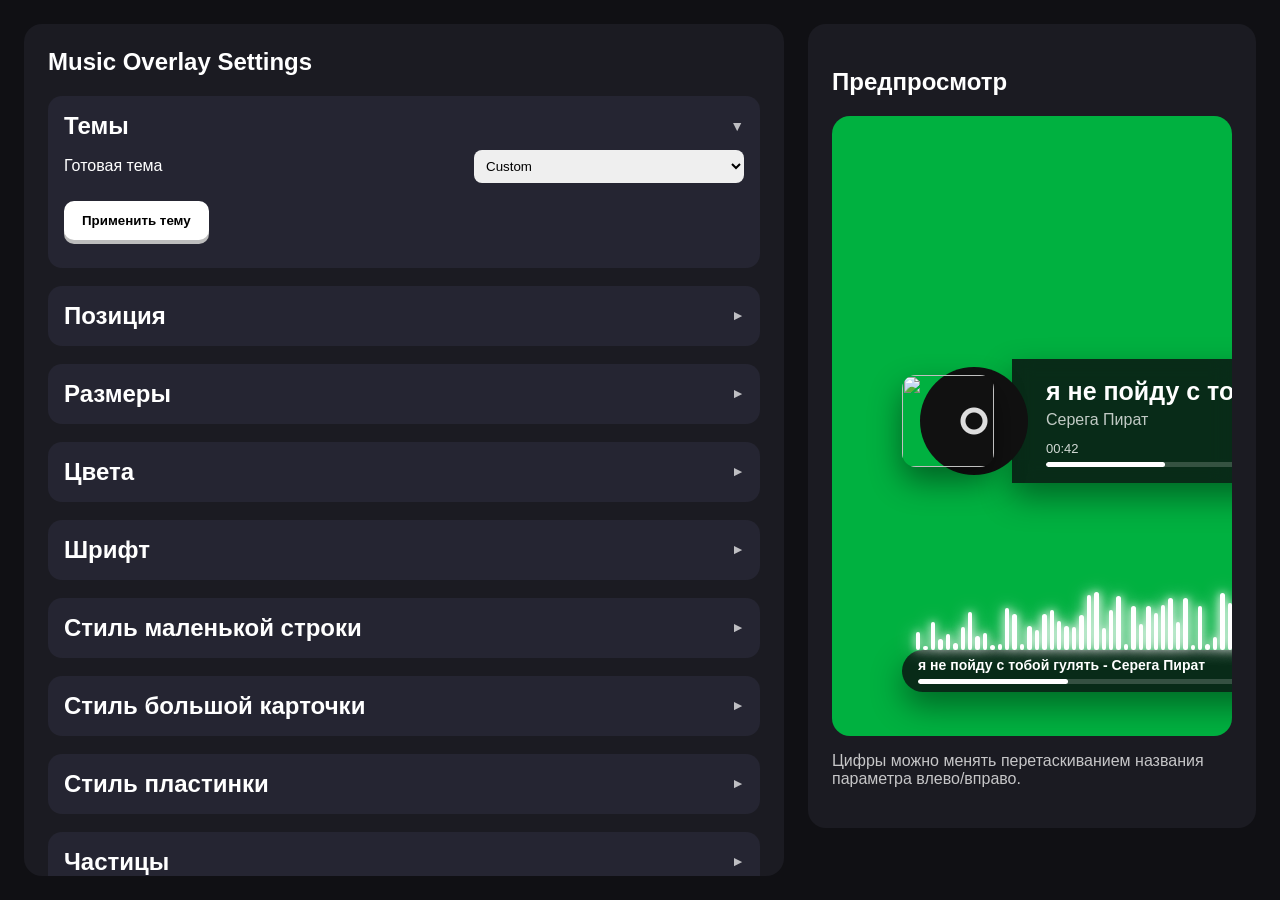
==== commit 06b62050: "New themes" ====
--- a/overlay/settings.html
+++ b/overlay/settings.html
@@ -18,7 +18,18 @@
             <option value="Custom">Custom</option>
           </select>
         </label>
-        <button id="applyThemeBtn" class="secondary-btn">Применить тему</button>
+        <div class="theme-actions">
+          <button id="applyThemeBtn" class="secondary-btn">Применить тему</button>
+
+          <button id="updateCustomThemeBtn" class="secondary-btn theme-extra-action">
+            Сохранить изменения
+          </button>
+        </div>
+
+        <div id="customThemeControls" class="custom-theme-controls">
+          <input id="customThemeName" type="text" placeholder="Название темы">
+          <button id="saveCustomThemeBtn" class="secondary-btn">Сохранить как тему</button>
+        </div>
       </div>
 
       <div class="group">
@@ -113,6 +124,7 @@
             <option value="gold">Gold Vinyl</option>
             <option value="transparent">Transparent Vinyl</option>
             <option value="cd">CD Disc</option>
+            <option value="bloodMoon">Blood Moon</option>
           </select>
         </label>
       </div>
--- a/overlay/settings.css
+++ b/overlay/settings.css
@@ -440,6 +440,49 @@
     0 16px 34px rgba(0,0,0,.35);
 }
 
+.preview-vinyl-style-bloodMoon {
+
+  background:
+    radial-gradient(circle at 34% 30%, rgba(255, 190, 170, 0.42) 0 4px, transparent 5px),
+    radial-gradient(circle at 63% 60%, rgba(40, 0, 0, 0.32) 0 8px, transparent 9px),
+    radial-gradient(circle at 42% 68%, rgba(90, 0, 0, 0.30) 0 6px, transparent 7px),
+    radial-gradient(circle at center, #ff5a4e 0 8px, #3b0006 9px 13px, #a00016 14px 100%);
+
+  box-shadow:
+    inset 0 0 18px rgba(255, 160, 130, 0.28),
+    inset 0 0 48px rgba(70, 0, 0, 0.55),
+    0 0 18px rgba(255, 43, 61, 0.45),
+    0 0 44px rgba(255, 43, 61, 0.28),
+    0 16px 34px rgba(0, 0, 0, 0.55);
+
+  filter: saturate(1.22) brightness(1.05);
+}
+
+.preview-vinyl-style-bloodMoon::before {
+  content: "";
+  position: absolute;
+  inset: -20px;
+
+  border-radius: 50%;
+  pointer-events: none;
+
+  background:
+    repeating-conic-gradient(
+      from 0deg,
+      rgba(255, 43, 61, 0.78) 0deg 3deg,
+      transparent 3deg 32deg
+    );
+
+  filter:
+    blur(4px)
+    drop-shadow(0 0 8px rgba(255, 43, 61, 0.8))
+    drop-shadow(0 0 24px rgba(255, 43, 61, 0.5));
+
+  opacity: 0.9;
+
+  animation: bloodMoonCorona 12s linear infinite;
+}
+
 /* preview equalizer */
 .preview-equalizer {
   position: absolute;
@@ -520,6 +563,90 @@
 
 .advanced-block[open] summary {
   margin-bottom: 10px;
+}
+
+.settings-section > h2 {
+  display: flex;
+  align-items: center;
+  justify-content: space-between;
+  gap: 12px;
+  margin: 0;
+  cursor: pointer;
+  user-select: none;
+}
+
+.settings-section > h2::after {
+  content: "▼";
+  font-size: 14px;
+  opacity: 0.7;
+  transition: transform 0.15s ease;
+}
+
+.settings-section.is-collapsed > h2::after {
+  transform: rotate(-90deg);
+}
+
+.settings-section.is-collapsed > :not(h2) {
+  display: none;
+}
+
+.settings-section > h2:hover {
+  color: #bcbcff;
+}
+
+.theme-actions {
+  display: flex;
+  gap: 10px;
+  align-items: center;
+  flex-wrap: wrap;
+}
+
+.custom-theme-controls {
+  display: flex;
+  gap: 10px;
+  margin-top: 12px;
+  max-height: 0;
+  opacity: 0;
+  overflow: hidden;
+  transform: translateY(-4px);
+  pointer-events: none;
+  transition:
+    max-height 0.2s ease,
+    opacity 0.16s ease,
+    transform 0.16s ease;
+}
+
+.custom-theme-controls.is-visible {
+  max-height: 60px;
+  opacity: 1;
+  transform: translateY(0);
+  pointer-events: auto;
+}
+
+#customThemeName {
+  flex: 1;
+}
+
+.theme-extra-action {
+  max-width: 0;
+  opacity: 0;
+  overflow: hidden;
+  padding-left: 0;
+  padding-right: 0;
+  pointer-events: none;
+  white-space: nowrap;
+  transition:
+    max-width 0.2s ease,
+    opacity 0.16s ease,
+    padding 0.16s ease;
+}
+
+.theme-extra-action.is-visible {
+  max-width: 240px;
+  opacity: 1;
+  padding-left: 18px;
+  padding-right: 18px;
+  pointer-events: auto;
 }
 
 @keyframes previewRainbowShift {
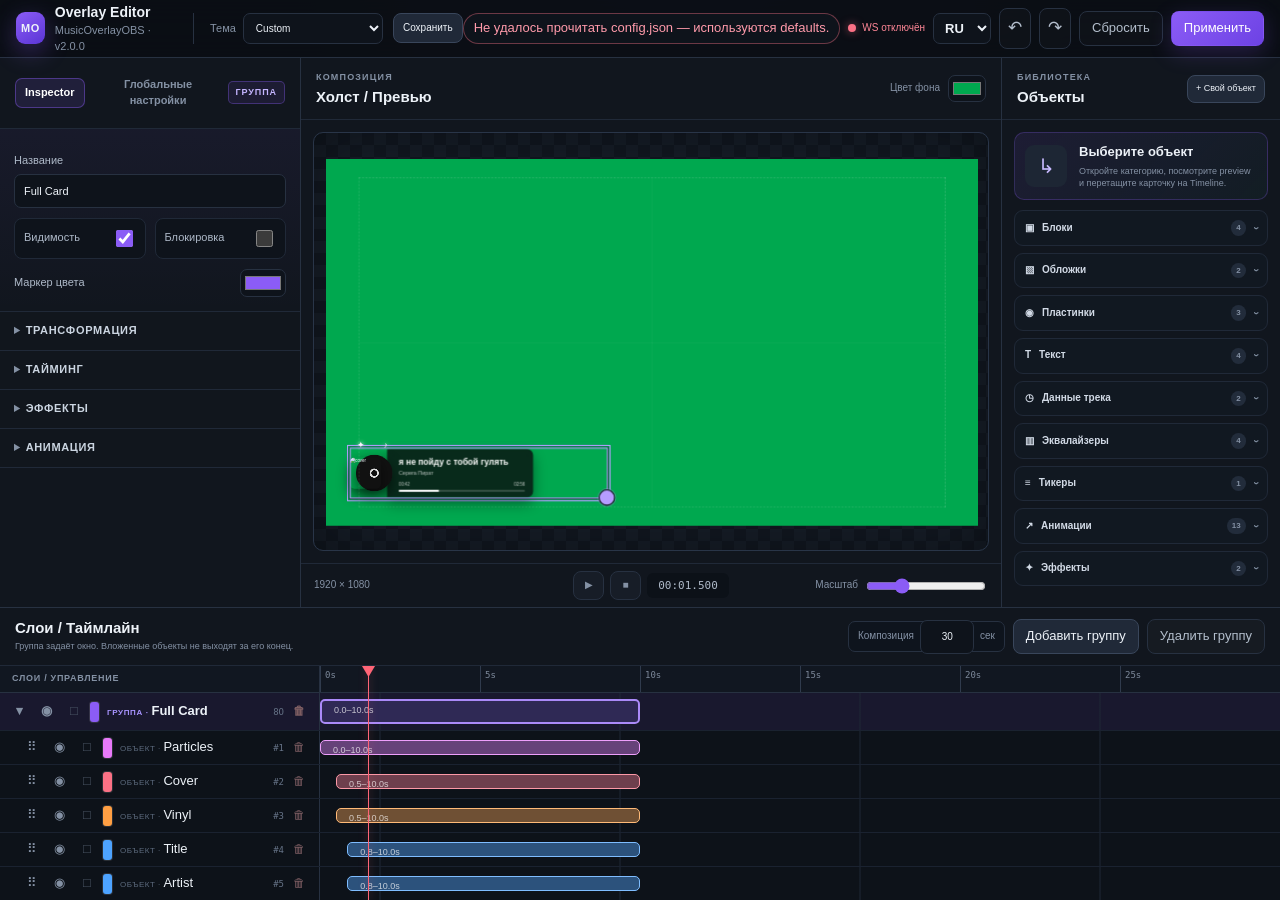
==== commit fdcf5bc0: "Release Music Overlay OBS 2.0.0" ====
--- a/overlay/settings.html
+++ b/overlay/settings.html
@@ -2,365 +2,405 @@
 <html lang="ru">
 <head>
   <meta charset="UTF-8" />
-  <title>Music Overlay Settings</title>
-  <link rel="stylesheet" href="settings.css" />
+  <meta name="viewport" content="width=device-width, initial-scale=1" />
+  <title>Music Overlay Editor</title>
+  <link rel="stylesheet" href="settings.css?v=layout-v14" />
 </head>
 <body>
-  <main class="layout">
-    <section class="panel">
-      <h1>Music Overlay Settings</h1>
-
-      <div class="group">
-        <h2>Темы</h2>
-        <label>
-          Готовая тема
-          <select id="themePreset">
-            <option value="Custom">Custom</option>
-          </select>
+  <main class="editor-shell">
+    <header class="editor-topbar">
+      <div class="brand-block">
+        <div class="brand-mark">MO</div>
+        <div>
+          <strong data-i18n="appTitle">Overlay Editor</strong>
+          <span>MusicOverlayOBS · v2.0.0</span>
+        </div>
+        <label class="topbar-theme-select">
+          <span data-i18n="theme">Тема</span>
+          <select id="themePreset"><option value="Custom">Custom</option></select>
         </label>
-        <div class="theme-actions">
-          <button id="applyThemeBtn" class="secondary-btn">Применить тему</button>
-
-          <button id="updateCustomThemeBtn" class="secondary-btn theme-extra-action">
-            Сохранить изменения
-          </button>
-        </div>
-
-        <div id="customThemeControls" class="custom-theme-controls">
-          <input id="customThemeName" type="text" placeholder="Название темы">
-          <button id="saveCustomThemeBtn" class="secondary-btn">Сохранить как тему</button>
+        <div class="topbar-theme-tools">
+          <button id="saveThemeBtn" class="button button-secondary" data-i18n="saveTheme">Сохранить тему</button>
+          <button id="deleteThemeBtn" class="button button-danger" hidden data-i18n="delete">Удалить</button>
         </div>
       </div>
 
-      <div class="group">
-        <h2>Позиция</h2>
-        <label><span class="drag-label" data-target="left">Отступ слева</span><input id="left" type="number"></label>
-        <label><span class="drag-label" data-target="fullBottom">Большая карточка снизу</span><input id="fullBottom" type="number"></label>
-        <label><span class="drag-label" data-target="tickerBottom">Маленькая строка снизу</span><input id="tickerBottom" type="number"></label>
+      <div class="topbar-actions">
+        <span id="status" class="status-pill">Готово</span>
+        <span id="wsStatus" class="ws-status is-offline"><i></i><span>WS отключён</span></span>
+        <label class="language-select" title="Language"><select id="languageSelect"><option value="ru">RU</option><option value="en">EN</option></select></label>
+        <button id="undoBtn" class="button button-ghost history-button" type="button" title="Отменить · Ctrl+Z">↶</button>
+        <button id="redoBtn" class="button button-ghost history-button" type="button" title="Повторить · Ctrl+Shift+Z">↷</button>
+        <button id="resetBtn" class="button button-ghost" data-i18n="reset">Сбросить</button>
+        <button id="saveBtn" class="button button-primary" data-i18n="apply">Применить</button>
       </div>
-
-      <div class="group">
-        <h2>Размеры</h2>
-        <label><span class="drag-label" data-target="fullCardWidth">Ширина большой карточки</span><input id="fullCardWidth" type="number"></label>
-        <label><span class="drag-label" data-target="tickerWidth">Ширина строки</span><input id="tickerWidth" type="number"></label>
-        <label><span class="drag-label" data-target="tickerHeight">Высота строки</span><input id="tickerHeight" type="number"></label>
-        <label><span class="drag-label" data-target="coverSize">Размер обложки</span><input id="coverSize" type="number"></label>
-        <label><span class="drag-label" data-target="vinylSize">Размер пластинки</span><input id="vinylSize" type="number"></label>
+    </header>
+
+    <div class="editor-grid">
+      <aside class="editor-panel inspector-panel" aria-label="Inspector">
+        <div class="panel-heading">
+          <div class="sidebar-tabs" role="tablist">
+            <button id="inspectorTab" class="sidebar-tab is-active" type="button" role="tab">Inspector</button>
+            <button id="globalSettingsTab" class="sidebar-tab" type="button" role="tab">Global Settings</button>
+          </div>
+          <span id="inspectorType" class="type-chip">GROUP</span>
+        </div>
+
+        <div id="inspectorPane" class="panel-scroll sidebar-pane is-active">
+          <section class="inspector-card selection-card">
+            <label class="field field-stack">
+              <span>Название</span>
+              <input id="inspectorName" type="text" />
+            </label>
+
+            <div class="field-grid field-grid-2">
+              <label class="field compact-toggle">
+                <span>Видимость</span>
+                <input id="inspectorVisible" type="checkbox" />
+              </label>
+              <label class="field compact-toggle">
+                <span>Lock</span>
+                <input id="inspectorLocked" type="checkbox" />
+              </label>
+            </div>
+
+            <label id="inspectorGroupField" class="field field-stack">
+              <span>Группа</span>
+              <select id="inspectorGroup"></select>
+            </label>
+
+            <label class="field marker-field">
+              <span>Color marker</span>
+              <input id="inspectorMarker" type="color" />
+            </label>
+          </section>
+
+          <details class="inspector-section">
+            <summary>Transform</summary>
+            <div class="section-body">
+              <div class="field-grid field-grid-2">
+                <label class="field field-stack"><span>X</span><input id="inspectorX" type="number" /></label>
+                <label class="field field-stack"><span>Y</span><input id="inspectorY" type="number" /></label>
+              </div>
+              <label class="field field-stack">
+                <span>Scale, %</span>
+                <input id="inspectorScale" type="number" min="10" max="400" />
+              </label>
+              <p id="transformHint" class="micro-hint">Перетаскивайте выбранный слой или группу прямо на Canvas.</p>
+            </div>
+          </details>
+
+          <details class="inspector-section">
+            <summary data-i18n="timing">Timing</summary>
+            <div class="section-body">
+              <p id="inspectorTimingScope" class="timing-scope"></p>
+              <div class="field-grid field-grid-2">
+                <label class="field field-stack"><span id="inspectorStartLabel">Start, ms</span><input id="inspectorStart" type="number" min="0" step="100" /></label>
+                <label class="field field-stack"><span id="inspectorEndLabel">End, ms</span><input id="inspectorEnd" type="number" min="0" step="100" /></label>
+              </div>
+              <label class="field compact-toggle infinite-toggle">
+                <span id="inspectorUntilLabel">Infinity recording</span>
+                <input id="inspectorUntilNext" type="checkbox" />
+              </label>
+            </div>
+          </details>
+
+          <details class="inspector-section">
+            <summary>Effects</summary>
+            <div class="section-body">
+              <label class="field field-stack"><span>Opacity, %</span><input id="inspectorOpacity" type="number" min="0" max="100" /></label>
+              <div class="field-grid field-grid-2">
+                <label class="field field-stack"><span>Blur, px</span><input id="inspectorBlur" type="number" min="0" max="80" /></label>
+                <label class="field field-stack"><span>Glow, px</span><input id="inspectorGlow" type="number" min="0" max="100" /></label>
+              </div>
+            </div>
+          </details>
+
+          <details class="inspector-section">
+            <summary>Animation</summary>
+            <div class="section-body">
+              <section class="animation-direction-card">
+                <h3>In</h3>
+                <label class="field field-stack"><span>Animation In</span>
+                  <select id="inspectorEnter">
+                    <option value="slideLeft">Slide Left</option><option value="slideRight">Slide Right</option>
+                    <option value="slideUp">Slide Up</option><option value="slideDown">Slide Down</option>
+                    <option value="rollRight">Roll Right</option><option value="scale">Scale</option><option value="fade">Fade</option><option value="none">None</option>
+                  </select>
+                </label>
+                <div class="field-grid field-grid-2">
+                  <label class="field field-stack"><span>In duration, ms</span><input id="inspectorEnterDuration" type="number" min="0" step="50" /></label>
+                  <label class="field field-stack"><span>In easing</span>
+                    <select id="inspectorEnterEasing"><option value="ease-out">Ease Out</option><option value="ease-in-out">Ease In Out</option><option value="linear">Linear</option><option value="spring">Spring</option></select>
+                  </label>
+                </div>
+              </section>
+              <section class="animation-direction-card">
+                <h3>Out</h3>
+                <label class="field field-stack"><span>Animation Out</span>
+                  <select id="inspectorExit">
+                    <option value="slideLeft">Slide Left</option><option value="slideRight">Slide Right</option>
+                    <option value="slideUp">Slide Up</option><option value="slideDown">Slide Down</option>
+                    <option value="scale">Scale</option><option value="fade">Fade</option><option value="none">None</option>
+                  </select>
+                </label>
+                <div class="field-grid field-grid-2">
+                  <label class="field field-stack"><span>Out duration, ms</span><input id="inspectorExitDuration" type="number" min="0" step="50" /></label>
+                  <label class="field field-stack"><span>Out easing</span>
+                    <select id="inspectorExitEasing"><option value="ease-out">Ease Out</option><option value="ease-in-out">Ease In Out</option><option value="linear">Linear</option><option value="spring">Spring</option></select>
+                  </label>
+                </div>
+              </section>
+            </div>
+          </details>
+
+          <details id="contextualSettings" class="inspector-section legacy-section">
+            <summary>Object settings</summary>
+            <div class="section-body">
+              <div class="compatibility-fields" hidden>
+                <input id="left" type="number" />
+                <input id="fullBottom" type="number" />
+                <input id="tickerBottom" type="number" />
+              </div>
+
+              <div class="context-setting" data-context="full-card-shell full-cover full-vinyl ticker-group ticker-title ticker-time ticker-progress ticker-equalizer">
+                <h3>Размер объекта</h3>
+                <div class="field-grid field-grid-2">
+                  <label class="field field-stack" data-context="full-card-shell"><span>Card width</span><input id="fullCardWidth" type="number" /></label>
+                  <label class="field field-stack" data-context="ticker-group ticker-title ticker-time ticker-progress ticker-equalizer"><span>Ticker width</span><input id="tickerWidth" type="number" /></label>
+                  <label class="field field-stack" data-context="ticker-group ticker-title ticker-time ticker-progress ticker-equalizer"><span>Ticker height</span><input id="tickerHeight" type="number" /></label>
+                  <label class="field field-stack" data-context="full-cover"><span>Cover size</span><input id="coverSize" type="number" /></label>
+                  <label class="field field-stack" data-context="full-vinyl"><span>Vinyl size</span><input id="vinylSize" type="number" /></label>
+                </div>
+              </div>
+
+              <div class="context-setting" data-context="full-card-shell full-title full-artist full-time full-progress ticker-group ticker-title ticker-time ticker-progress">
+                <h3>Цвета</h3>
+                <label class="field marker-field" data-context="full-card-shell ticker-group"><span>Фон</span><input id="backgroundColor" type="color" /></label>
+                <label class="field field-stack" data-context="full-card-shell ticker-group"><span>Прозрачность фона, %</span><input id="backgroundOpacity" type="number" min="0" max="100" /></label>
+                <label class="field marker-field" data-context="full-title full-artist full-time ticker-title ticker-time"><span>Текст</span><input id="text" type="color" /></label>
+                <label class="field marker-field" data-context="full-progress ticker-progress"><span>Прогресс</span><input id="progress" type="color" /></label>
+                <label class="field marker-field" data-context="full-progress ticker-progress"><span>Фон прогресса</span><input id="progressBackgroundColor" type="color" /></label>
+                <label class="field field-stack" data-context="full-progress ticker-progress"><span>Прозрачность прогресса, %</span><input id="progressBackgroundOpacity" type="number" min="0" max="100" /></label>
+              </div>
+
+              <div class="context-setting" data-context="full-title full-artist full-card-shell full-vinyl ticker-group ticker-title ticker-time">
+                <h3>Typography & style</h3>
+                <label class="field field-stack" data-context="full-title full-artist ticker-title ticker-time"><span>Шрифт</span><select id="fontFamily"><option>Arial</option><option>Segoe UI</option><option>Tahoma</option><option>Verdana</option><option>Trebuchet MS</option><option>Georgia</option><option>Times New Roman</option><option>Consolas</option><option>Courier New</option><option>Impact</option><option>Comic Sans MS</option><option>Montserrat</option><option>Inter</option><option>Oswald</option><option>Orbitron</option></select></label>
+                <div class="field-grid field-grid-2">
+                  <label class="field field-stack" data-context="full-title"><span>Title size</span><input id="titleSize" type="number" /></label>
+                  <label class="field field-stack" data-context="full-artist"><span>Artist size</span><input id="artistSize" type="number" /></label>
+                  <label class="field field-stack" data-context="ticker-title ticker-time"><span>Ticker size</span><input id="tickerSize" type="number" /></label>
+                </div>
+                <label class="field field-stack" data-context="full-card-shell"><span>Card style</span><select id="fullCardStyle"><option value="glass">Glass</option><option value="solid">Solid</option><option value="minimal">Minimal</option><option value="neon">Neon</option><option value="spotify">Spotify</option></select></label>
+                <label class="field field-stack" data-context="ticker-group ticker-title ticker-time"><span>Ticker style</span><select id="tickerStyle"><option value="pill">Pill</option><option value="glass">Glass Box</option><option value="thin">Thin Bar</option><option value="compact">Compact</option><option value="textonly">Text Only</option></select></label>
+                <label class="field field-stack" data-context="full-vinyl"><span>Vinyl style</span><select id="vinylStyle"><option value="classic">Classic Vinyl</option><option value="black">Black Vinyl</option><option value="white">White Vinyl</option><option value="gold">Gold Vinyl</option><option value="transparent">Transparent Vinyl</option><option value="cd">CD Disc</option><option value="bloodMoon">Blood Moon</option></select></label>
+              </div>
+
+              <div class="compatibility-fields" hidden>
+                <input id="fullVisibleMs" type="number" />
+                <input id="coverDelayMs" type="number" />
+                <input id="cardDelayMs" type="number" />
+                <input id="exitMs" type="number" />
+                <input id="marqueeDelayMs" type="number" />
+                <input id="marqueeSpeedSec" type="number" />
+                <select id="fullEnterAnimation"><option value="slideLeft">Slide Left</option><option value="slideRight">Slide Right</option><option value="slideUp">Slide Up</option><option value="slideDown">Slide Down</option><option value="fade">Fade</option><option value="scale">Scale</option><option value="none">None</option></select>
+                <select id="fullExitAnimation"><option value="slideDown">Slide Down</option><option value="slideUp">Slide Up</option><option value="slideLeft">Slide Left</option><option value="slideRight">Slide Right</option><option value="fade">Fade</option><option value="scale">Scale</option><option value="none">None</option></select>
+                <select id="tickerEnterAnimation"><option value="slideUp">Slide Up</option><option value="slideDown">Slide Down</option><option value="slideLeft">Slide Left</option><option value="slideRight">Slide Right</option><option value="fade">Fade</option><option value="scale">Scale</option><option value="none">None</option></select>
+              </div>
+
+              <div class="context-setting" data-context="full-particles">
+                <h3>Particles</h3>
+                <label class="field compact-toggle"><span>Включить</span><input id="particlesEnabled" type="checkbox" /></label>
+                <label class="field field-stack"><span>Тип</span><select id="particlesStyle"><option value="notes">Ноты</option><option value="stars">Звезды</option><option value="hearts">Сердца</option><option value="sparkles">Искры</option><option value="pixels">Пиксели</option><option value="crosses">Кресты</option><option value="invertedCrosses">Перевернутые кресты</option></select></label>
+                <label class="field marker-field"><span>Цвет</span><input id="particlesColor" type="color" /></label>
+                <div class="field-grid field-grid-2">
+                  <label class="field field-stack"><span>Количество</span><input id="particlesCount" type="number" /></label>
+                  <label class="field field-stack"><span>Размер</span><input id="particlesSize" type="number" /></label>
+                  <label class="field field-stack"><span>Duration</span><input id="particlesDurationMs" type="number" /></label>
+                </div>
+              </div>
+
+              <div class="context-setting" data-context="ticker-equalizer">
+                <h3>Equalizer</h3>
+                <label class="field compact-toggle"><span>Включить</span><input id="equalizerEnabled" type="checkbox" /></label>
+                <label class="field field-stack"><span>FFT preset</span><select id="fftPreset"><option value="balanced">Balanced</option><option value="smooth">Smooth</option><option value="punchy">Punchy</option><option value="vocal">Vocal</option><option value="bass">Bass</option><option value="orchestra">Orchestra</option><option value="energy">Energy</option><option value="dynamicBars">Dynamic Bars (Musicvid)</option><option value="custom">Custom</option></select></label>
+                <label class="field field-stack"><span>Style</span><select id="equalizerStyle"><option value="solid">Solid</option><option value="neon">Neon</option><option value="rainbow">Rainbow</option><option value="soft">Soft</option><option value="minimal">Minimal</option><option value="pulse">Pulse</option></select></label>
+                <label class="field field-stack"><span>Color mode</span><select id="equalizerColorMode"><option value="progress">Цвет прогресса</option><option value="custom">Свой цвет</option></select></label>
+                <label class="field marker-field"><span>Свой цвет</span><input id="equalizerColor" type="color" /></label>
+                <div class="field-grid field-grid-2">
+                  <label class="field field-stack"><span>Bars</span><input id="equalizerBarCount" type="number" min="8" max="120" /></label>
+                  <label class="field field-stack"><span>Width</span><input id="equalizerBarWidth" type="number" /></label>
+                  <label class="field field-stack"><span>Gap</span><input id="equalizerGap" type="number" /></label>
+                  <label class="field field-stack"><span>Height</span><input id="equalizerHeight" type="number" /></label>
+                  <label class="field field-stack"><span>Offset Y</span><input id="equalizerOffsetY" type="number" /></label>
+                  <label class="field field-stack"><span>Side padding</span><input id="equalizerSidePadding" type="number" /></label>
+                  <label class="field field-stack"><span>Sensitivity ×100</span><input id="equalizerSensitivity" type="number" /></label>
+                  <label class="field field-stack"><span>Smoothing %</span><input id="equalizerSmoothing" type="number" /></label>
+                  <label class="field field-stack"><span>Output gain ×100</span><input id="equalizerOutputGain" type="number" /></label>
+                  <label class="field field-stack"><span>Contrast ×100</span><input id="equalizerSpectralContrast" type="number" /></label>
+                  <label class="field field-stack"><span>Curve ×100</span><input id="equalizerVisualCurvePower" type="number" /></label>
+                  <label class="field field-stack"><span>Glow power</span><input id="equalizerGlowPower" type="number" /></label>
+                </div>
+                <label class="field compact-toggle"><span>Auto gain</span><input id="equalizerAutoGain" type="checkbox" /></label>
+                <label class="field compact-toggle"><span>Glow</span><input id="equalizerGlow" type="checkbox" /></label>
+              </div>
+              <div id="dynamicObjectSettings" class="context-setting dynamic-object-settings"></div>
+            </div>
+          </details>
+        </div>
+
+        <div id="globalSettingsPane" class="panel-scroll sidebar-pane">
+          <section class="inspector-card">
+            <span class="eyebrow">Application</span>
+            <h2>Global Settings</h2>
+            <p class="micro-hint">Параметры приложения, не привязанные к объектам композиции.</p>
+          </section>
+          <details class="inspector-section legacy-section">
+            <summary>Audio source</summary>
+            <div class="section-body">
+              <label class="field field-stack"><span>Источник звука</span><select id="audioSourceMode"><option value="auto">Auto</option><option value="process">Process</option><option value="system">System</option></select></label>
+              <div class="audio-status"><span>Mode: <b id="captureStatusMode">—</b></span><span>Source: <b id="captureStatusSource">—</b></span><span>PID: <b id="captureStatusPid">—</b></span><span>Error: <b id="captureStatusError">—</b></span></div>
+              <div class="now-playing-status">
+                <img id="liveCoverPreview" src="/assets/default-cover.png" alt="Current cover" />
+                <div><b id="liveTrackTitle">Нет активного трека</b><span id="liveTrackArtist">—</span></div>
+              </div>
+            </div>
+          </details>
+          <details class="inspector-section legacy-section">
+            <summary>Album art fallback</summary>
+            <div class="section-body">
+              <label class="field compact-toggle"><span>Windows thumbnail</span><input id="useWindowsThumbnail" type="checkbox" /></label>
+              <label class="file-field">Своя обложка<input id="defaultCoverFile" type="file" accept="image/*" /></label>
+              <img id="defaultCoverPreview" class="cover-preview" src="/assets/default-cover.png" alt="Default cover" />
+            </div>
+          </details>
+        </div>
+      </aside>
+
+      <section class="editor-panel canvas-panel" aria-label="Canvas preview">
+        <div class="canvas-toolbar">
+          <div>
+            <span class="eyebrow">Composition</span>
+            <h2>Canvas / Preview</h2>
+          </div>
+          <label class="canvas-background-control">
+            <span>Цвет фона</span>
+            <input id="canvasBackgroundColor" type="color" value="#00a84f" />
+          </label>
+        </div>
+
+        <div id="canvasViewport" class="canvas-viewport">
+          <div id="canvasSurface" class="canvas-surface">
+            <div class="safe-area" aria-hidden="true"></div>
+
+            <div id="previewFull" class="preview-full" data-group-id="full-card-group">
+              <div id="previewVinyl" class="preview-vinyl" data-layer-id="full-vinyl"></div>
+              <img id="previewCover" class="preview-cover" data-layer-id="full-cover" src="/assets/default-cover.png" alt="cover" />
+              <div id="previewParticles" class="preview-particles" data-layer-id="full-particles">✦ ♪</div>
+
+              <div id="previewCard" class="preview-card" data-layer-id="full-card-shell">
+                <div id="previewTitle" class="preview-title" data-layer-id="full-title">я не пойду с тобой гулять</div>
+                <div id="previewArtist" class="preview-artist" data-layer-id="full-artist">Серега Пират</div>
+                <div id="previewTime" class="preview-time" data-layer-id="full-time"><span>00:42</span><span>02:56</span></div>
+                <div id="previewProgress" class="preview-progress" data-layer-id="full-progress"><div class="preview-progress-bar"></div></div>
+              </div>
+            </div>
+
+            <div id="previewTicker" class="preview-ticker" data-group-id="ticker-group">
+              <div id="previewEqualizer" class="preview-equalizer" data-layer-id="ticker-equalizer"></div>
+              <div id="previewTickerTitle" class="preview-ticker-title" data-layer-id="ticker-title">я не пойду с тобой гулять - Серега Пират</div>
+              <div id="previewTickerTime" class="preview-ticker-time" data-layer-id="ticker-time">00:42 / 02:56</div>
+              <div id="previewTickerProgress" class="preview-progress ticker-progress-preview" data-layer-id="ticker-progress"><div class="preview-progress-bar"></div></div>
+            </div>
+            <div id="dynamicPreviewLayers" class="dynamic-preview-layers"></div>
+            <div id="selectionBounds" class="selection-bounds" aria-hidden="true">
+              <button id="selectionResizeHandle" class="selection-resize-handle" type="button" title="Изменить размер"></button>
+            </div>
+          </div>
+        </div>
+
+        <div class="canvas-footer">
+          <span class="canvas-meta" title="Drag — перемещение · маркер рамки — размер · Shift — без сетки">1920 × 1080</span>
+          <div class="canvas-transport" aria-label="Управление предпросмотром">
+            <button id="playTimelineBtn" class="icon-button" title="Запустить timeline">▶</button>
+            <button id="stopTimelineBtn" class="icon-button" title="Остановить и вернуться в начало">■</button>
+            <span id="previewTimeLabel" class="timecode">00:00.000</span>
+          </div>
+          <label class="canvas-zoom-control">Zoom <input id="canvasZoom" type="range" min="25" max="300" value="100" /></label>
+        </div>
+      </section>
+
+      <aside class="editor-panel library-panel" aria-label="Objects and animations">
+        <div class="panel-heading">
+          <div><span class="eyebrow">Library</span><h2 data-i18n="objects">Объекты</h2></div>
+          <button id="uploadLibraryObjectBtn" class="button button-secondary library-upload" data-i18n="uploadObject">+ Свой объект</button>
+          <input id="libraryObjectFile" type="file" accept="image/*" hidden />
+        </div>
+        <div class="panel-scroll library-scroll">
+          <div id="libraryPreview" class="library-preview"><span class="library-preview-icon">↳</span><div><b data-i18n="libraryHintTitle">Выберите объект</b><small data-i18n="libraryHint">Откройте категорию, посмотрите preview и перетащите карточку на Timeline.</small></div></div>
+          <div id="objectLibrary" class="object-library"></div>
+        </div>
+      </aside>
+
+      <section class="editor-panel timeline-panel" aria-label="Layers and timeline">
+        <div class="timeline-toolbar">
+          <div>
+            <h2>Layers / Timeline</h2>
+            <small class="timeline-concept" data-i18n="groupTimingRule">Группа задаёт окно. Вложенные объекты не выходят за его конец.</small>
+          </div>
+          <div class="timeline-actions">
+            <label class="composition-duration" title="Длина предпросмотра композиции">
+              <span>Композиция</span>
+              <input id="compositionDurationSec" type="number" min="1" max="180" value="30" step="1" />
+              <span>сек</span>
+            </label>
+            <button id="addGroupBtn" class="button button-secondary">+ Group</button>
+            <button id="deleteGroupBtn" class="button button-ghost">Удалить группу</button>
+          </div>
+        </div>
+
+        <div class="timeline-scroll">
+          <div id="timelineRuler" class="timeline-ruler"></div>
+          <div id="timelineBody" class="timeline-body"></div>
+          <div id="timelinePlayhead" class="timeline-playhead"><span></span></div>
+          <div id="timelineSnapGuide" class="timeline-snap-guide"></div>
+        </div>
+      </section>
+
+      <div class="workspace-resizer resizer-inspector" data-resize="inspector" title="Изменить ширину Inspector"></div>
+      <div class="workspace-resizer resizer-library" data-resize="library" title="Изменить ширину Library"></div>
+      <div class="workspace-resizer resizer-timeline" data-resize="timeline" title="Изменить высоту Timeline"></div>
+      <div class="workspace-resizer resizer-corner-left" data-resize="corner-left" title="Изменить Inspector и Timeline"></div>
+      <div class="workspace-resizer resizer-corner-right" data-resize="corner-right" title="Изменить Preview, Library и Timeline"></div>
+    </div>
+  </main>
+
+  <dialog id="themeSaveDialog" class="theme-dialog">
+    <form method="dialog" class="theme-dialog-card">
+      <div class="theme-dialog-heading">
+        <div><span class="eyebrow">Theme library</span><h2>Сохранить тему</h2></div>
+        <button class="dialog-close" value="cancel" aria-label="Закрыть">×</button>
       </div>
-
-      <div class="group">
-        <h2>Цвета</h2>
-        <label>Фон карточек <input id="backgroundColor" type="color"></label>
-        <label><span class="drag-label" data-target="backgroundOpacity">Прозрачность фона %</span><input id="backgroundOpacity" type="number" min="0" max="100"></label>
-        <label>Текст <input id="text" type="color"></label>
-        <label>Прогресс <input id="progress" type="color"></label>
-        <label>Фон прогресса <input id="progressBackgroundColor" type="color"></label>
-        <label><span class="drag-label" data-target="progressBackgroundOpacity">Прозрачность фона прогресса %</span><input id="progressBackgroundOpacity" type="number" min="0" max="100"></label>
+      <label class="theme-save-option">
+        <input id="themeSaveModeNew" type="radio" name="themeSaveMode" value="new" checked />
+        <span><b>Сохранить как новую</b><small>Создать отдельную тему с новым названием</small></span>
+      </label>
+      <label class="theme-save-option">
+        <input id="themeSaveModeOverwrite" type="radio" name="themeSaveMode" value="overwrite" />
+        <span><b>Перезаписать выбранную</b><small id="themeOverwriteHint">Доступно для пользовательских тем</small></span>
+      </label>
+      <label id="themeNameField" class="field field-stack"><span>Название новой темы</span><input id="customThemeName" type="text" placeholder="Например, Neon Stream" /></label>
+      <div class="dialog-actions">
+        <button class="button button-ghost" value="cancel">Отмена</button>
+        <button id="confirmThemeSaveBtn" class="button button-primary" value="confirm">Сохранить</button>
       </div>
-
-      <div class="group">
-        <h2>Шрифт</h2>
-        <label>
-          Семейство
-          <select id="fontFamily">
-            <option value="Arial">Arial</option>
-            <option value="Segoe UI">Segoe UI</option>
-            <option value="Tahoma">Tahoma</option>
-            <option value="Verdana">Verdana</option>
-            <option value="Trebuchet MS">Trebuchet MS</option>
-            <option value="Georgia">Georgia</option>
-            <option value="Times New Roman">Times New Roman</option>
-            <option value="Consolas">Consolas</option>
-            <option value="Courier New">Courier New</option>
-            <option value="Impact">Impact</option>
-            <option value="Comic Sans MS">Comic Sans MS</option>
-            <option value="Montserrat">Montserrat</option>
-            <option value="Inter">Inter</option>
-            <option value="Oswald">Oswald</option>
-            <option value="Orbitron">Orbitron</option>
-          </select>
-        </label>
-        <label><span class="drag-label" data-target="titleSize">Размер названия</span><input id="titleSize" type="number"></label>
-        <label><span class="drag-label" data-target="artistSize">Размер артиста</span><input id="artistSize" type="number"></label>
-        <label><span class="drag-label" data-target="tickerSize">Размер маленькой строки</span><input id="tickerSize" type="number"></label>
-      </div>
-
-      <div class="group">
-        <h2>Стиль маленькой строки</h2>
-        <label>
-          Вид строки
-          <select id="tickerStyle">
-            <option value="pill">Pill</option>
-            <option value="glass">Glass Box</option>
-            <option value="thin">Thin Bar</option>
-            <option value="compact">Compact</option>
-            <option value="textonly">Text Only</option>
-          </select>
-        </label>
-      </div>
-
-      <div class="group">
-        <h2>Стиль большой карточки</h2>
-        <label>
-          Вид карточки
-          <select id="fullCardStyle">
-            <option value="glass">Glass</option>
-            <option value="solid">Solid</option>
-            <option value="minimal">Minimal</option>
-            <option value="neon">Neon</option>
-            <option value="spotify">Spotify</option>
-          </select>
-        </label>
-      </div>
-
-      <div class="group">
-        <h2>Стиль пластинки</h2>
-        <label>
-          Вид пластинки
-          <select id="vinylStyle">
-            <option value="classic">Classic Vinyl</option>
-            <option value="black">Black Vinyl</option>
-            <option value="white">White Vinyl</option>
-            <option value="gold">Gold Vinyl</option>
-            <option value="transparent">Transparent Vinyl</option>
-            <option value="cd">CD Disc</option>
-            <option value="bloodMoon">Blood Moon</option>
-          </select>
-        </label>
-      </div>
-
-      <div class="group">
-        <h2>Частицы</h2>
-        <label>
-          Включить частицы
-          <input id="particlesEnabled" type="checkbox">
-        </label>
-        <label>
-          Тип частиц
-          <select id="particlesStyle">
-            <option value="notes">Ноты</option>
-            <option value="stars">Звезды</option>
-            <option value="hearts">Сердца</option>
-            <option value="sparkles">Искры</option>
-            <option value="pixels">Пиксели</option>
-            <option value="crosses">Кресты</option>
-            <option value="invertedCrosses">Перевернутые кресты</option>
-          </select>
-        </label>
-        <label>
-          Цвет частиц
-          <input id="particlesColor" type="color">
-        </label>
-        <label>
-          Количество за раз
-          <input id="particlesCount" type="number">
-        </label>
-        <label>
-          Размер
-          <input id="particlesSize" type="number">
-        </label>
-        <label>
-          Длительность, мс
-          <input id="particlesDurationMs" type="number">
-        </label>
-      </div>
-
-      <div class="group">
-        <h2>Эквалайзер</h2>
-        <label>
-          Включить эквалайзер
-          <input id="equalizerEnabled" type="checkbox">
-        </label>
-        <label>
-          FFT Preset
-          <select id="fftPreset">
-            <option value="balanced">Balanced</option>
-            <option value="smooth">Smooth</option>
-            <option value="punchy">Punchy</option>
-            <option value="vocal">Vocal</option>
-            <option value="bass">Bass</option>
-            <option value="orchestra">Orchestra</option>
-            <option value="custom">Custom</option>
-          </select>
-        </label>
-        <label>
-          Стиль
-          <select id="equalizerStyle">
-            <option value="solid">Solid</option>
-            <option value="neon">Neon</option>
-            <option value="rainbow">Rainbow</option>
-            <option value="soft">Soft</option>
-            <option value="minimal">Minimal</option>
-          </select>
-        </label>
-        <label>
-          Цвет
-          <select id="equalizerColorMode">
-            <option value="progress">Цвет прогресса</option>
-            <option value="custom">Свой цвет</option>
-          </select>
-        </label>
-        <label>
-          Свой цвет
-          <input id="equalizerColor" type="color">
-        </label>
-        <label><span class="drag-label" data-target="equalizerBarCount">Количество полос</span><input id="equalizerBarCount" type="number" min="8" max="120"></label>
-        <label><span class="drag-label" data-target="equalizerBarWidth">Ширина полос</span><input id="equalizerBarWidth" type="number" min="1" max="20"></label>
-        <label><span class="drag-label" data-target="equalizerGap">Расстояние</span><input id="equalizerGap" type="number" min="0" max="20"></label>
-        <label><span class="drag-label" data-target="equalizerHeight">Высота</span><input id="equalizerHeight" type="number" min="10" max="200"></label>
-        <label><span class="drag-label" data-target="equalizerOffsetY">Отступ от строки</span><input id="equalizerOffsetY" type="number" min="-20" max="80"></label>
-        <label><span class="drag-label" data-target="equalizerSidePadding">Боковой отступ</span><input id="equalizerSidePadding" type="number" min="0" max="80"></label>
-        <label><span class="drag-label" data-target="equalizerSensitivity">Чувствительность x100</span><input id="equalizerSensitivity" type="number" min="10" max="500"></label>
-        <label><span class="drag-label" data-target="equalizerSmoothing">Плавность %</span><input id="equalizerSmoothing" type="number" min="0" max="95"></label>
-
-        <details class="advanced-block">
-          <summary>Advanced FFT</summary>
-          <label>
-            Авто gain
-            <input id="equalizerAutoGain" type="checkbox">
-          </label>
-          <label>
-            <span class="drag-label" data-target="equalizerOutputGain">Manual Output Gain x100</span>
-            <input id="equalizerOutputGain" type="number" min="10" max="300">
-          </label>
-          <label>
-            <span class="drag-label" data-target="equalizerSpectralContrast">Spectral Contrast x100</span>
-            <input id="equalizerSpectralContrast" type="number" min="50" max="300">
-          </label>
-          <label>
-            <span class="drag-label" data-target="equalizerVisualCurvePower">Visual Curve Power x100</span>
-            <input id="equalizerVisualCurvePower" type="number" min="60" max="200">
-          </label>
-        </details>
-
-        <label>
-          Glow
-          <input id="equalizerGlow" type="checkbox">
-        </label>
-        <label><span class="drag-label" data-target="equalizerGlowPower">Сила glow</span><input id="equalizerGlowPower" type="number" min="0" max="80"></label>
-      </div>
-
-      <div class="group">
-        <h2>Аудио</h2>
-        <label>
-          Источник звука
-          <select id="audioSourceMode">
-            <option value="auto">Auto — процесс, fallback на систему</option>
-            <option value="process">Process — только процесс</option>
-            <option value="system">System — весь системный звук</option>
-          </select>
-        </label>
-        <div class="audio-status">
-          <div><b>Режим:</b> <span id="captureStatusMode">-</span></div>
-          <div><b>Источник:</b> <span id="captureStatusSource">-</span></div>
-          <div><b>PID:</b> <span id="captureStatusPid">-</span></div>
-          <div><b>Ошибка:</b> <span id="captureStatusError">-</span></div>
-        </div>
-      </div>
-
-      <div class="group">
-        <h2>Обложка</h2>
-        <label>Использовать обложку Windows <input id="useWindowsThumbnail" type="checkbox"></label>
-        <label>Своя дефолтная обложка <input id="defaultCoverFile" type="file" accept="image/*"></label>
-        <img id="defaultCoverPreview" class="cover-preview" src="/assets/default-cover.png" />
-      </div>
-
-      <div class="group">
-        <h2>Анимации</h2>
-        <label><span class="drag-label" data-target="fullVisibleMs">Большая карточка, мс</span><input id="fullVisibleMs" type="number"></label>
-        <label><span class="drag-label" data-target="coverDelayMs">Задержка обложки, мс</span><input id="coverDelayMs" type="number"></label>
-        <label><span class="drag-label" data-target="cardDelayMs">Задержка карточки, мс</span><input id="cardDelayMs" type="number"></label>
-        <label><span class="drag-label" data-target="exitMs">Скорость выхода, мс</span><input id="exitMs" type="number"></label>
-        <label><span class="drag-label" data-target="marqueeDelayMs">Задержка бегущей строки, мс</span><input id="marqueeDelayMs" type="number"></label>
-        <label><span class="drag-label" data-target="marqueeSpeedSec">Скорость бегущей строки, сек</span><input id="marqueeSpeedSec" type="number"></label>
-
-        <label>
-          Появление большой карточки
-          <select id="fullEnterAnimation">
-            <option value="slideLeft">Slide Left</option>
-            <option value="slideRight">Slide Right</option>
-            <option value="slideUp">Slide Up</option>
-            <option value="slideDown">Slide Down</option>
-            <option value="fade">Fade</option>
-            <option value="scale">Scale</option>
-            <option value="none">None</option>
-          </select>
-        </label>
-
-        <label>
-          Скрытие большой карточки
-          <select id="fullExitAnimation">
-            <option value="slideDown">Slide Down</option>
-            <option value="slideUp">Slide Up</option>
-            <option value="slideLeft">Slide Left</option>
-            <option value="slideRight">Slide Right</option>
-            <option value="fade">Fade</option>
-            <option value="scale">Scale</option>
-            <option value="none">None</option>
-          </select>
-        </label>
-
-        <label>
-          Появление маленькой строки
-          <select id="tickerEnterAnimation">
-            <option value="slideUp">Slide Up</option>
-            <option value="slideDown">Slide Down</option>
-            <option value="slideLeft">Slide Left</option>
-            <option value="slideRight">Slide Right</option>
-            <option value="fade">Fade</option>
-            <option value="scale">Scale</option>
-            <option value="none">None</option>
-          </select>
-        </label>
-
-        <button id="playPreviewAnimationBtn" class="secondary-btn">
-          Запустить предпросмотр
-        </button>
-      </div>
-
-      <div class="buttons">
-        <button id="saveBtn">Сохранить</button>
-        <button id="resetBtn">Сбросить</button>
-      </div>
-
-      <p id="status"></p>
-    </section>
-
-    <section class="preview-panel">
-      <h2>Предпросмотр</h2>
-
-      <div class="preview-stage">
-        <div id="previewFull" class="preview-full">
-          <div class="preview-vinyl"></div>
-          <img id="previewCover" class="preview-cover" src="/assets/default-cover.png" />
-
-          <div id="previewCard" class="preview-card">
-            <div id="previewTitle" class="preview-title">я не пойду с тобой гулять</div>
-            <div id="previewArtist" class="preview-artist">Серега Пират</div>
-            <div class="preview-time">
-              <span>00:42</span>
-              <span>02:56</span>
-            </div>
-            <div class="preview-progress">
-              <div class="preview-progress-bar"></div>
-            </div>
-          </div>
-        </div>
-
-        <div id="previewTicker" class="preview-ticker">
-          <div id="previewTickerTitle" class="preview-ticker-title">я не пойду с тобой гулять - Серега Пират</div>
-          <div id="previewTickerTime" class="preview-ticker-time">00:42 / 02:56</div>
-          <div id="previewTickerProgress" class="preview-progress">
-            <div id="previewEqualizer" class="preview-equalizer"></div>
-            <div class="preview-progress-bar"></div>
-          </div>
-        </div>
-      </div>
-
-      <p class="hint">Цифры можно менять перетаскиванием названия параметра влево/вправо.</p>
-    </section>
-  </main>
-
-  <script src="settings.js"></script>
+    </form>
+  </dialog>
+
+  <script src="editor/canvas-controller.js?v=layout-v13"></script>
+  <script src="editor/timeline-controller.js?v=layout-v13"></script>
+  <script src="editor/workspace-controller.js?v=layout-v13"></script>
+  <script src="settings.js?v=layout-v14"></script>
 </body>
-</html>+</html>
--- a/overlay/settings.css
+++ b/overlay/settings.css
@@ -1,164 +1,577 @@
-* {
-  box-sizing: border-box;
-}
-
+:root {
+  color-scheme: dark;
+  --bg: #0a0d12;
+  --panel: #11161e;
+  --panel-raised: #171d27;
+  --panel-soft: #1b2230;
+  --border: #273141;
+  --border-soft: #202938;
+  --text: #edf2f8;
+  --muted: #8491a4;
+  --accent: #8b5cf6;
+  --accent-2: #35d0ba;
+  --danger: #fb7185;
+  --timeline-pct: 0;
+  --inspector-width: 300px;
+  --library-width: 278px;
+  --timeline-height: 292px;
+}
+
+* { box-sizing: border-box; }
+
+[hidden] { display: none !important; }
+
+html,
 body {
+  width: 100%;
+  height: 100%;
   margin: 0;
-  background: #101014;
-  color: white;
-  font-family: Arial, sans-serif;
-}
-
-.layout {
-  display: grid;
-  grid-template-columns: 760px 1fr;
-  gap: 24px;
-  padding: 24px;
-}
-
-.panel,
-.preview-panel {
-  position: sticky;
-  top: 24px;
-  align-self: start;
-  max-height: calc(100vh - 48px);
-  overflow: auto;
-  padding: 24px;
-  border-radius: 18px;
-  background: #1b1b22;
-}
-
-h1 {
-  margin-top: 0;
-}
-
-.group {
-  margin-top: 18px;
-  padding: 16px;
-  border-radius: 14px;
-  background: #252532;
-}
-
-label {
-  display: flex;
-  justify-content: space-between;
-  align-items: center;
-  gap: 18px;
-  margin: 10px 0;
-}
-
-.drag-label {
-  cursor: ew-resize;
-  user-select: none;
-}
-
-.drag-label:hover {
-  color: #bcbcff;
-}
+}
+
+body {
+  min-width: 1180px;
+  overflow: hidden;
+  color: var(--text);
+  background:
+    radial-gradient(circle at 54% -10%, rgba(139, 92, 246, .12), transparent 34%),
+    var(--bg);
+  font: 13px/1.45 Inter, "Segoe UI", Arial, sans-serif;
+}
+
+button,
+input,
+select { font: inherit; }
+
+button { color: inherit; }
 
 input,
 select {
-  width: 270px;
+  width: 100%;
+  min-width: 0;
+  height: 34px;
+  padding: 7px 9px;
+  color: var(--text);
+  border: 1px solid var(--border);
+  border-radius: 7px;
+  outline: none;
+  background: #0e131b;
+}
+
+input:focus,
+select:focus {
+  border-color: var(--accent);
+  box-shadow: 0 0 0 2px rgba(139, 92, 246, .18);
+}
+
+input[type="checkbox"] {
+  width: 17px;
+  height: 17px;
+  padding: 0;
+  accent-color: var(--accent);
+}
+
+input[type="color"] {
+  width: 46px;
+  height: 28px;
+  padding: 2px;
+  border-radius: 7px;
+}
+
+input[type="range"] {
+  height: 20px;
+  padding: 0;
+  border: 0;
+  accent-color: var(--accent);
+  background: transparent;
+}
+
+.editor-shell {
+  height: 100vh;
+  display: grid;
+  grid-template-rows: 58px minmax(0, 1fr);
+}
+
+.editor-topbar {
+  position: relative;
+  z-index: 20;
+  display: flex;
+  align-items: center;
+  justify-content: space-between;
+  padding: 0 16px;
+  border-bottom: 1px solid var(--border);
+  background: rgba(11, 15, 21, .92);
+  backdrop-filter: blur(18px);
+}
+
+.brand-block,
+.topbar-actions,
+.inline-actions,
+.canvas-controls,
+.timeline-actions,
+.canvas-footer,
+.timeline-footer {
+  display: flex;
+  align-items: center;
+}
+
+.brand-block { gap: 10px; }
+.brand-block { min-width: 0; }
+
+.brand-mark {
+  width: 32px;
+  height: 32px;
+  display: grid;
+  place-items: center;
+  border-radius: 9px;
+  background: linear-gradient(145deg, var(--accent), #5b35d5);
+  box-shadow: 0 8px 24px rgba(139, 92, 246, .32);
+  font-size: 11px;
+  font-weight: 900;
+  letter-spacing: .04em;
+}
+
+.brand-block strong,
+.brand-block span { display: block; }
+.brand-block strong { font-size: 14px; }
+.brand-block span { margin-top: 1px; color: var(--muted); font-size: 11px; }
+.topbar-actions { gap: 8px; }
+
+.topbar-theme-select {
+  min-width: 190px;
+  display: grid;
+  grid-template-columns: auto minmax(120px, 1fr);
+  align-items: center;
+  gap: 7px;
+  margin-left: 12px;
+  padding-left: 16px;
+  color: var(--muted);
+  border-left: 1px solid var(--border);
+  font-size: 10px;
+}
+.topbar-theme-select select { height: 31px; padding: 4px 28px 4px 8px; }
+.topbar-theme-tools { display: flex; align-items: center; gap: 6px; }
+.topbar-theme-tools .button { min-height: 30px; padding: 5px 9px; font-size: 10px; white-space: nowrap; }
+.language-select select { width: 58px; height: 31px; padding: 4px 7px; font-weight: 800; }
+.ws-status { display: inline-flex; align-items: center; gap: 6px; color: #ff8797; font-size: 10px; white-space: nowrap; }
+.ws-status i { width: 8px; height: 8px; border-radius: 50%; background: #fb7185; box-shadow: 0 0 9px rgba(251,113,133,.55); }
+.ws-status.is-online { color: #82e6c7; }
+.ws-status.is-online i { background: #35d0ba; box-shadow: 0 0 9px rgba(53,208,186,.65); }
+.button-danger { border-color: rgba(251,113,133,.42); background: rgba(251,113,133,.11); color: #ff9aaa; }
+
+.button,
+.icon-button {
+  min-height: 32px;
+  padding: 7px 12px;
+  border: 1px solid transparent;
+  border-radius: 8px;
+  cursor: pointer;
+  background: transparent;
+  transition: border-color .15s ease, background .15s ease, transform .1s ease;
+}
+
+.button:hover,
+.icon-button:hover { transform: translateY(-1px); }
+.button:active,
+.icon-button:active { transform: translateY(0); }
+
+.button-primary {
+  color: white;
+  background: linear-gradient(135deg, var(--accent), #6d42e4);
+  box-shadow: 0 7px 22px rgba(139, 92, 246, .22);
+}
+
+.button-secondary {
+  border-color: #39465b;
+  background: #202938;
+}
+
+.button-ghost {
+  color: #b3becc;
+  border-color: var(--border);
+  background: rgba(255, 255, 255, .02);
+}
+
+.status-pill {
+  max-width: 380px;
+  overflow: hidden;
+  padding: 5px 10px;
+  color: #aab6c6;
+  border: 1px solid var(--border);
+  border-radius: 999px;
+  white-space: nowrap;
+  text-overflow: ellipsis;
+  background: #0e131b;
+}
+
+.status-pill.is-success { color: #82e6c7; border-color: rgba(53, 208, 186, .38); }
+.status-pill.is-error { color: #ff9aaa; border-color: rgba(251, 113, 133, .4); }
+
+.editor-grid {
+  position: relative;
+  min-height: 0;
+  display: grid;
+  grid-template-columns: var(--inspector-width) minmax(440px, 1fr) var(--library-width);
+  grid-template-rows: minmax(260px, 1fr) var(--timeline-height);
+  gap: 1px;
+  background: var(--border);
+}
+
+.workspace-resizer {
+  position: absolute;
+  z-index: 40;
+  touch-action: none;
+}
+
+.workspace-resizer::after {
+  content: "";
+  position: absolute;
+  inset: 2px;
+  border-radius: 999px;
+  background: transparent;
+  transition: background .15s ease;
+}
+
+.workspace-resizer:hover::after,
+.is-resizing-workspace .workspace-resizer::after { background: rgba(139, 92, 246, .68); }
+.resizer-inspector { left: calc(var(--inspector-width) - 4px); top: 0; bottom: var(--timeline-height); width: 9px; cursor: col-resize; }
+.resizer-library { right: calc(var(--library-width) - 4px); top: 0; bottom: var(--timeline-height); width: 9px; cursor: col-resize; }
+.resizer-timeline { left: 0; right: 0; top: calc(100% - var(--timeline-height) - 4px); height: 9px; cursor: row-resize; }
+.resizer-corner-left,
+.resizer-corner-right { top: calc(100% - var(--timeline-height) - 7px); width: 15px; height: 15px; z-index: 42; }
+.resizer-corner-left { left: calc(var(--inspector-width) - 7px); cursor: nwse-resize; }
+.resizer-corner-right { right: calc(var(--library-width) - 7px); cursor: nesw-resize; }
+.is-resizing-workspace { user-select: none; cursor: default; }
+
+.editor-panel {
+  min-width: 0;
+  min-height: 0;
+  overflow: hidden;
+  background: var(--panel);
+}
+
+.inspector-panel,
+.library-panel,
+.canvas-panel {
+  display: grid;
+  grid-template-rows: auto minmax(0, 1fr);
+}
+
+.panel-heading,
+.canvas-toolbar,
+.timeline-toolbar {
+  display: flex;
+  align-items: center;
+  justify-content: space-between;
+  min-height: 62px;
+  padding: 13px 15px;
+  border-bottom: 1px solid var(--border-soft);
+}
+
+.sidebar-tabs { display: flex; align-items: center; gap: 4px; }
+.sidebar-tab {
+  min-height: 30px;
+  padding: 5px 9px;
+  color: var(--muted);
+  border: 1px solid transparent;
+  border-radius: 7px;
+  background: transparent;
+  font-size: 11px;
+  font-weight: 750;
+  cursor: pointer;
+}
+.sidebar-tab:hover { color: var(--text); background: rgba(255,255,255,.035); }
+.sidebar-tab.is-active { color: white; border-color: rgba(139,92,246,.42); background: rgba(139,92,246,.13); }
+.sidebar-pane { display: none; }
+.sidebar-pane.is-active { display: block; }
+.context-setting,
+.field[data-context] { display: none; }
+.context-setting.is-applicable { display: block; }
+.field[data-context].is-applicable { display: flex; }
+
+h1,
+h2,
+h3,
+p { margin: 0; }
+
+h1,
+h2 { font-size: 15px; line-height: 1.2; }
+h3 { margin: 18px 0 8px; color: #c7d0dd; font-size: 11px; letter-spacing: .08em; text-transform: uppercase; }
+
+.eyebrow {
+  display: block;
+  margin-bottom: 3px;
+  color: var(--muted);
+  font-size: 9px;
+  font-weight: 800;
+  letter-spacing: .13em;
+  text-transform: uppercase;
+}
+
+.type-chip {
+  padding: 4px 7px;
+  color: #c5b5ff;
+  border: 1px solid rgba(139, 92, 246, .35);
+  border-radius: 5px;
+  background: rgba(139, 92, 246, .1);
+  font-size: 9px;
+  font-weight: 800;
+  letter-spacing: .1em;
+}
+
+.panel-scroll {
+  min-height: 0;
+  overflow: auto;
+  scrollbar-color: #364257 transparent;
+  scrollbar-width: thin;
+}
+
+.inspector-card,
+.inspector-section { border-bottom: 1px solid var(--border-soft); }
+
+.selection-card {
+  padding: 14px;
+  background: linear-gradient(180deg, rgba(139, 92, 246, .06), transparent);
+}
+
+.inspector-section summary {
+  position: sticky;
+  top: 0;
+  z-index: 2;
+  padding: 11px 14px;
+  color: #cbd5e1;
+  cursor: pointer;
+  user-select: none;
+  background: rgba(17, 22, 30, .96);
+  font-size: 11px;
+  font-weight: 800;
+  letter-spacing: .06em;
+  text-transform: uppercase;
+}
+
+.inspector-section summary::marker { color: var(--muted); }
+.section-body { padding: 3px 14px 14px; }
+
+.field {
+  display: flex;
+  align-items: center;
+  justify-content: space-between;
+  gap: 10px;
+  margin-top: 10px;
+  color: #aeb9c8;
+  font-size: 11px;
+}
+
+.field-stack { align-items: stretch; flex-direction: column; gap: 5px; }
+.field-grid { display: grid; gap: 9px; }
+.field-grid-2 { grid-template-columns: minmax(0, 1fr) minmax(0, 1fr); }
+.field-grid .field { min-width: 0; }
+
+.compact-toggle {
+  min-height: 36px;
+  padding: 8px 9px;
+  border: 1px solid var(--border-soft);
+  border-radius: 8px;
+  background: #0e131b;
+}
+
+.marker-field input { flex: 0 0 auto; }
+.infinite-toggle { border-color: rgba(53, 208, 186, .2); }
+
+.micro-hint,
+.library-note {
+  margin-top: 10px;
+  color: var(--muted);
+  font-size: 10px;
+}
+
+.inline-actions { gap: 7px; margin-top: 9px; }
+.inline-actions .button { flex: 1; }
+.custom-theme-controls { display: none; gap: 7px; margin-top: 9px; }
+.custom-theme-controls.is-visible { display: grid; }
+.theme-extra-action { display: none; }
+.theme-extra-action.is-visible { display: inline-flex; }
+
+.audio-status {
+  display: grid;
+  grid-template-columns: 1fr 1fr;
+  gap: 5px;
+  margin-top: 9px;
   padding: 8px;
-  border: 0;
+  color: var(--muted);
+  border: 1px solid var(--border-soft);
   border-radius: 8px;
-}
-
-input[type="color"] {
-  height: 38px;
-  padding: 3px;
-}
-
-input[type="checkbox"] {
-  width: 22px;
-  height: 22px;
-}
+  font-size: 9px;
+  background: #0e131b;
+}
+
+.audio-status b { color: #bec8d6; font-weight: 600; }
+.now-playing-status { display: grid; grid-template-columns: 48px minmax(0,1fr); gap: 9px; align-items: center; margin-top: 9px; padding: 8px; border: 1px solid var(--border-soft); border-radius: 9px; background: #0e131b; }
+.now-playing-status img { width: 48px; height: 48px; border-radius: 8px; object-fit: cover; background: #1a2230; }
+.now-playing-status b,
+.now-playing-status span { display: block; overflow: hidden; white-space: nowrap; text-overflow: ellipsis; }
+.now-playing-status b { font-size: 10px; }
+.now-playing-status span { margin-top: 3px; color: var(--muted); font-size: 9px; }
+.timing-scope { margin: 7px 0 2px; padding: 7px 8px; color: #82e6c7; border: 1px solid rgba(53,208,186,.18); border-radius: 7px; background: rgba(53,208,186,.055); font-size: 9px; }
+
+.file-field {
+  display: block;
+  margin-top: 10px;
+  padding: 8px 10px;
+  color: #b9c4d2;
+  border: 1px dashed #39465b;
+  border-radius: 8px;
+  cursor: pointer;
+  text-align: center;
+}
+
+.file-field input { display: none; }
 
 .cover-preview {
-  width: 120px;
-  height: 120px;
+  width: 74px;
+  height: 74px;
+  margin-top: 9px;
+  border-radius: 10px;
   object-fit: cover;
-  border-radius: 14px;
-  margin-top: 12px;
-}
-
-.buttons {
-  display: flex;
+}
+
+/* Canvas */
+.canvas-panel { grid-template-rows: auto minmax(0, 1fr) 44px; }
+.canvas-controls { gap: 6px; }
+.canvas-background-control { display: flex; align-items: center; gap: 8px; color: var(--muted); font-size: 10px; }
+.canvas-background-control input { width: 38px; height: 27px; }
+
+.icon-button {
+  width: 31px;
+  min-height: 29px;
+  padding: 4px;
+  border-color: var(--border);
+  background: var(--panel-raised);
+}
+
+.timecode {
+  min-width: 82px;
+  padding: 5px 8px;
+  color: #aeb9c8;
+  border-radius: 6px;
+  background: #0c1118;
+  font: 11px/1.4 Consolas, monospace;
+  text-align: center;
+}
+
+.canvas-viewport {
+  position: relative;
+  min-height: 0;
+  overflow: hidden;
+  margin: 12px;
+  border: 1px solid #293548;
+  border-radius: 10px;
+  background:
+    linear-gradient(45deg, #161d27 25%, transparent 25%, transparent 75%, #161d27 75%),
+    linear-gradient(45deg, #161d27 25%, #111720 25%, #111720 75%, #161d27 75%);
+  background-position: 0 0, 12px 12px;
+  background-size: 24px 24px;
+  box-shadow: inset 0 0 60px rgba(0, 0, 0, .38);
+  cursor: grab;
+  touch-action: none;
+}
+
+.canvas-viewport.is-panning { cursor: grabbing; }
+.canvas-viewport [data-layer-id],
+.canvas-viewport [data-group-id] { cursor: move; }
+
+.canvas-surface {
+  position: absolute;
+  left: 50%;
+  top: 50%;
+  width: 1920px;
+  height: 1080px;
+  overflow: hidden;
+  transform-origin: 0 0;
+  background-color: #00a84f;
+  background-image:
+    linear-gradient(rgba(255, 255, 255, .035) 1px, transparent 1px),
+    linear-gradient(90deg, rgba(255, 255, 255, .035) 1px, transparent 1px);
+  background-size: 80px 80px;
+}
+
+.safe-area {
+  position: absolute;
+  inset: 54px 96px;
+  z-index: 9990;
+  border: 2px dashed rgba(255, 255, 255, .19);
+  pointer-events: none;
+}
+
+.safe-area::before,
+.safe-area::after {
+  content: "";
+  position: absolute;
+  background: rgba(255, 255, 255, .11);
+}
+
+.safe-area::before { left: 50%; top: 0; bottom: 0; width: 1px; }
+.safe-area::after { top: 50%; left: 0; right: 0; height: 1px; }
+
+.selection-bounds {
+  --selection-handle-size: 48px;
+  position: absolute;
+  z-index: 10050;
+  display: none;
+  border: 3px solid #b69cff;
+  box-shadow: 0 0 0 2px rgba(10,13,18,.8), 0 0 18px rgba(139,92,246,.4);
+  pointer-events: none;
+}
+.selection-bounds.is-visible { display: block; }
+.selection-resize-handle {
+  position: absolute;
+  right: calc(var(--selection-handle-size) * -.5);
+  bottom: calc(var(--selection-handle-size) * -.5);
+  width: var(--selection-handle-size);
+  height: var(--selection-handle-size);
+  padding: 0;
+  border: 3px solid #0a0d12;
+  border-radius: 50%;
+  background: #b69cff;
+  box-shadow: 0 0 0 3px rgba(182,156,255,.36);
+  cursor: nwse-resize;
+  pointer-events: auto;
+  touch-action: none;
+}
+
+.canvas-footer {
+  display: grid;
+  grid-template-columns: minmax(100px, 1fr) auto minmax(100px, 1fr);
+  align-items: center;
   gap: 12px;
-  margin-top: 24px;
-}
-
-button {
-  padding: 12px 18px;
-  border: 0;
-  border-radius: 10px;
-  cursor: pointer;
-  font-weight: 700;
-}
-
-#saveBtn {
-  background: white;
-  color: black;
-}
-
-#resetBtn {
-  background: #3a3a48;
-  color: white;
-}
-
-.secondary-btn {
-  margin-top: 8px;
-  background: white;
-  color: black;
-  box-shadow: 0 4px 0 #bdbdbd;
-  transition:
-    transform 0.08s ease,
-    box-shadow 0.08s ease,
-    background 0.15s ease;
-}
-
-.secondary-btn:hover {
-  background: #f1f1f1;
-}
-
-.secondary-btn:active {
-  transform: translateY(4px);
-  box-shadow: 0 0 0 #bdbdbd;
-}
-
-#status,
-.hint {
-  margin-top: 16px;
-  opacity: 0.75;
-}
-
-.preview-stage {
-  position: relative;
-  width: 100%;
-  height: 620px;
-  overflow: hidden;
-  border-radius: 18px;
-  background-color: #00b140;
-}
-
+  padding: 5px 13px;
+  color: var(--muted);
+  border-top: 1px solid var(--border-soft);
+  font-size: 10px;
+}
+
+.canvas-transport { display: flex; align-items: center; justify-content: center; gap: 6px; }
+.canvas-zoom-control { display: flex; align-items: center; justify-content: flex-end; gap: 6px; }
+.canvas-zoom-control input { width: min(120px, 10vw); }
+
+/* Composition objects */
 .preview-full {
   position: absolute;
   display: flex;
   align-items: center;
   min-width: 760px;
   min-height: 150px;
+  transform-origin: left center;
 }
 
 .preview-card,
 .preview-ticker {
-  background: rgba(10, 10, 14, 0.8);
   color: white;
-  box-shadow: 0 14px 32px rgba(0, 0, 0, 0.42);
+  background: rgba(10, 10, 14, .8);
+  box-shadow: 0 18px 42px rgba(0, 0, 0, .42);
 }
 
 .preview-card {
   position: relative;
-  z-index: 1;
   width: 430px;
   min-height: 108px;
   margin-left: calc(var(--preview-cover-size, 92px) + 18px);
@@ -168,91 +581,92 @@
 
 .preview-vinyl {
   position: absolute;
-  z-index: 2;
   width: var(--preview-vinyl-size, 108px);
   height: var(--preview-vinyl-size, 108px);
-  left: calc(var(--preview-cover-size, 92px) * 0.2);
+  left: calc(var(--preview-cover-size, 92px) * .2);
   top: 50%;
-  transform: translateY(-50%);
   border-radius: 50%;
   background:
     radial-gradient(circle at center, #111 0 8px, #ddd 9px 13px, #111 14px 100%),
     repeating-radial-gradient(circle at center, #111 0 4px, #222 5px 7px);
+  box-shadow: 0 18px 38px rgba(0, 0, 0, .5);
+  transform: translateY(-50%);
   animation: spin 2.8s linear infinite;
-  transition:
-    opacity 0.45s ease,
-    transform 0.55s ease;
 }
 
 .preview-cover {
   position: absolute;
-  z-index: 3;
   width: var(--preview-cover-size, 92px);
   height: var(--preview-cover-size, 92px);
   left: 0;
   top: 50%;
-  transform: translateY(-50%);
   border-radius: 14px;
   object-fit: cover;
-  box-shadow: 0 14px 32px rgba(0, 0, 0, 0.45);
-  transition:
-    opacity 0.45s ease,
-    transform 0.45s ease;
+  box-shadow: 0 18px 38px rgba(0, 0, 0, .48);
+  transform: translateY(-50%);
+}
+
+.preview-particles {
+  position: absolute;
+  left: 22px;
+  top: -25px;
+  color: var(--preview-particle-color, white);
+  font-size: 26px;
+  letter-spacing: 24px;
+  text-shadow: 0 0 14px currentColor;
+  pointer-events: none;
 }
 
 .preview-title {
+  overflow: hidden;
   font-size: 25px;
   font-weight: 800;
   white-space: nowrap;
-  overflow: hidden;
   text-overflow: ellipsis;
 }
 
-.preview-artist {
-  margin-top: 5px;
-  font-size: 16px;
-  opacity: 0.75;
-}
+.preview-artist { margin-top: 5px; font-size: 16px; opacity: calc(.75 * var(--layout-opacity, 1)); }
 
 .preview-time {
   display: flex;
   justify-content: space-between;
   margin-top: 12px;
   font-size: 13px;
-  opacity: 0.82;
+  opacity: calc(.82 * var(--layout-opacity, 1));
 }
 
 .preview-progress {
+  position: relative;
   width: 100%;
-  height: 5px;
+  height: 6px;
   margin-top: 6px;
+  overflow: visible;
   border-radius: 999px;
-  overflow: hidden;
-  background: rgba(255, 255, 255, 0.18);
+  background: rgba(255, 255, 255, .18);
 }
 
 .preview-progress-bar {
   width: 32%;
   height: 100%;
-  border-radius: 999px;
+  border-radius: inherit;
   background: white;
 }
 
 .preview-ticker {
   position: absolute;
+  width: 500px;
+  height: 42px;
   padding: 7px 14px 7px 16px;
   border-radius: 999px;
-  transition:
-    opacity 0.45s ease,
-    transform 0.55s ease;
+  transform-origin: left center;
 }
 
 .preview-ticker-title {
+  max-width: 330px;
+  overflow: hidden;
   font-size: 14px;
   font-weight: 800;
-  max-width: 330px;
   white-space: nowrap;
-  overflow: hidden;
   text-overflow: ellipsis;
 }
 
@@ -261,229 +675,19 @@
   right: 16px;
   top: 7px;
   font-size: 12px;
-  opacity: 0.86;
-}
-
-/* ticker preview styles */
-.preview-ticker-style-pill {
-  border-radius: 999px;
-}
-
-.preview-ticker-style-glass {
-  border-radius: 18px;
-}
-
-.preview-ticker-style-thin {
-  height: 26px !important;
-  padding-top: 4px;
-}
-
-.preview-ticker-style-thin .preview-ticker-time {
-  display: none;
-}
-
-.preview-ticker-style-thin .preview-progress {
-  bottom: 0;
-  left: 0;
-  right: 0;
-  height: 3px;
-}
-
-.preview-ticker-style-compact {
-  height: 30px !important;
-  padding-top: 5px;
-}
-
-.preview-ticker-style-compact .preview-progress {
-  display: none;
-}
-
-.preview-ticker-style-textonly {
-  height: 30px !important;
-  background: transparent !important;
-  box-shadow: none;
-  backdrop-filter: none;
-}
-
-.preview-ticker-style-textonly .preview-progress,
-.preview-ticker-style-textonly .preview-ticker-time {
-  display: none;
-}
-
-/* card preview styles */
-.preview-card-style-glass {
-  backdrop-filter: blur(10px);
-}
-
-.preview-card-style-solid {
-  backdrop-filter: none;
-}
-
-.preview-card-style-minimal {
-  background: transparent !important;
-  box-shadow: none !important;
-}
-
-.preview-card-style-neon {
-  box-shadow:
-    0 0 8px rgba(255, 255, 255, 0.3),
-    0 0 18px rgba(255, 255, 255, 0.25),
-    0 0 40px rgba(255, 255, 255, 0.12);
-}
-
-.preview-card-style-spotify {
-  border-radius: 18px;
-  margin-left: calc(var(--preview-cover-size, 92px) + 28px);
-}
-
-/* animation preview states */
-.preview-full.preview-anim-start {
-  opacity: 0;
-  transform: translateX(-160px);
-}
-
-.preview-full.preview-anim-exit {
-  opacity: 0;
-  transform: translateY(120px);
-}
-
-.preview-full.preview-anim-running .preview-vinyl {
-  opacity: 0;
-  transform: translateY(-50%) translateX(-70px) rotate(-90deg);
-}
-
-.preview-full.preview-anim-running.preview-anim-show-cover .preview-vinyl {
-  opacity: 1;
-  transform: translateY(-50%) translateX(0) rotate(0deg);
-}
-
-.preview-full.preview-anim-running .preview-cover {
-  opacity: 0;
-  transform: translateY(-50%) scale(0.88);
-}
-
-.preview-full.preview-anim-running.preview-anim-show-cover .preview-cover {
-  opacity: 1;
-  transform: translateY(-50%) scale(1);
-}
-
-.preview-full.preview-anim-running .preview-card {
-  opacity: 0;
-  transform: translateX(-70px);
-}
-
-.preview-full.preview-anim-running.preview-anim-show-card .preview-card {
-  opacity: 1;
-  transform: translateX(0);
-}
-
-.preview-card {
-  transition:
-    opacity 0.45s ease,
-    transform 0.45s ease;
-}
-
-.preview-ticker.preview-anim-hidden {
-  opacity: 0;
-  transform: translateY(80px);
-}
-
-.preview-ticker.preview-anim-show {
-  opacity: 1;
-  transform: translateY(0);
-}
-
-/* vinyl preview styles */
-.preview-vinyl-style-classic,
-.preview-vinyl-style-black {
-  background:
-    radial-gradient(circle at center, #111 0 8px, #ddd 9px 13px, #111 14px 100%),
-    repeating-radial-gradient(circle at center, #111 0 4px, #222 5px 7px);
-}
-
-.preview-vinyl-style-white {
-  background:
-    radial-gradient(circle at center, #f8f8f8 0 8px, #222 9px 13px, #f8f8f8 14px 100%),
-    repeating-radial-gradient(circle at center, #f7f7f7 0 4px, #d8d8d8 5px 7px);
-}
-
-.preview-vinyl-style-gold,
-.vinyl-style-gold {
-  background:
-    radial-gradient(circle at center, #6d5400 0 8px, #fffce0 9px 13px, #ffe45c 14px 100%),
-    repeating-conic-gradient(from 0deg, rgba(255,255,255,0.34) 0deg, rgba(255,255,255,0.18) 2deg, rgba(255,255,255,0.00) 8deg, rgba(255,255,255,0.00) 24deg),
-    repeating-radial-gradient(circle at center, rgba(255,255,255,0.16) 0px, rgba(255,255,255,0.16) 1px, transparent 2px, transparent 5px),
-    conic-gradient(from 35deg, rgba(255,255,255,0.00), rgba(255,255,255,0.42), rgba(255,255,255,0.00), rgba(255,246,170,0.32), rgba(255,255,255,0.00));
-  background-blend-mode: normal, soft-light, overlay, screen;
-  filter: saturate(1.15) brightness(1.12);
-  box-shadow:
-    inset 0 0 18px rgba(255,255,255,0.32),
-    inset 0 0 44px rgba(255,235,130,0.24),
-    0 12px 28px rgba(0,0,0,0.35);
-}
-
-.preview-vinyl-style-transparent {
-  background:
-    radial-gradient(circle at center, rgba(255,255,255,.3) 0 8px, rgba(255,255,255,.85) 9px 13px, rgba(255,255,255,.14) 14px 100%),
-    repeating-radial-gradient(circle at center, rgba(255,255,255,.14) 0 4px, rgba(255,255,255,.28) 5px 7px);
-  box-shadow:
-    inset 0 0 30px rgba(255,255,255,.18),
-    0 16px 34px rgba(0,0,0,.35);
-}
-
-.preview-vinyl-style-cd {
-  background:
-    radial-gradient(circle at center, #f8f8ff 0 7px, #8d8d98 8px 13px, transparent 14px 100%),
-    conic-gradient(from 35deg, #f5f5ff, #9ee7ff, #ffd1fa, #fff2a8, #b8ffd5, #f5f5ff);
-  box-shadow:
-    inset 0 0 22px rgba(255,255,255,.7),
-    0 16px 34px rgba(0,0,0,.35);
-}
-
-.preview-vinyl-style-bloodMoon {
-
-  background:
-    radial-gradient(circle at 34% 30%, rgba(255, 190, 170, 0.42) 0 4px, transparent 5px),
-    radial-gradient(circle at 63% 60%, rgba(40, 0, 0, 0.32) 0 8px, transparent 9px),
-    radial-gradient(circle at 42% 68%, rgba(90, 0, 0, 0.30) 0 6px, transparent 7px),
-    radial-gradient(circle at center, #ff5a4e 0 8px, #3b0006 9px 13px, #a00016 14px 100%);
-
-  box-shadow:
-    inset 0 0 18px rgba(255, 160, 130, 0.28),
-    inset 0 0 48px rgba(70, 0, 0, 0.55),
-    0 0 18px rgba(255, 43, 61, 0.45),
-    0 0 44px rgba(255, 43, 61, 0.28),
-    0 16px 34px rgba(0, 0, 0, 0.55);
-
-  filter: saturate(1.22) brightness(1.05);
-}
-
-.preview-vinyl-style-bloodMoon::before {
-  content: "";
-  position: absolute;
-  inset: -20px;
-
-  border-radius: 50%;
-  pointer-events: none;
-
-  background:
-    repeating-conic-gradient(
-      from 0deg,
-      rgba(255, 43, 61, 0.78) 0deg 3deg,
-      transparent 3deg 32deg
-    );
-
-  filter:
-    blur(4px)
-    drop-shadow(0 0 8px rgba(255, 43, 61, 0.8))
-    drop-shadow(0 0 24px rgba(255, 43, 61, 0.5));
-
-  opacity: 0.9;
-
-  animation: bloodMoonCorona 12s linear infinite;
-}
-
-/* preview equalizer */
+  opacity: calc(.86 * var(--layout-opacity, 1));
+}
+
+.ticker-progress-preview {
+  position: absolute;
+  left: 16px;
+  right: 16px;
+  bottom: 6px;
+  width: auto;
+  height: 4px;
+  margin: 0;
+}
+
 .preview-equalizer {
   position: absolute;
   left: 14px;
@@ -494,172 +698,382 @@
   align-items: flex-end;
   justify-content: center;
   gap: 3px;
-  pointer-events: none;
+  pointer-events: auto;
 }
 
 .preview-eq-bar {
   width: 5px;
   min-height: 4px;
   border-radius: 999px;
-  background: white;
-  transition: height 120ms cubic-bezier(.22,.61,.36,1);
-}
-
-.preview-equalizer.preview-eq-glow .preview-eq-bar {
-  box-shadow:
-    0 0 8px currentColor,
-    0 0 18px currentColor;
-}
-
-.preview-equalizer-style-solid .preview-eq-bar {
-  color: var(--preview-eq-color, #ffffff);
+  color: var(--preview-eq-color, #fff);
   background: currentColor;
-}
-
-.preview-equalizer-style-neon .preview-eq-bar {
-  color: var(--preview-eq-color, #ffffff);
-  background: currentColor;
-  box-shadow:
-    0 0 8px currentColor,
-    0 0 18px currentColor,
-    0 0 32px currentColor;
-}
-
-.preview-equalizer-style-soft .preview-eq-bar {
-  color: var(--preview-eq-color, #ffffff);
-  background: currentColor;
-  opacity: 0.72;
-  filter: blur(0.2px);
-}
-
-.preview-equalizer-style-minimal .preview-eq-bar {
-  color: var(--preview-eq-color, #ffffff);
-  background: currentColor;
-  box-shadow: none !important;
-  opacity: 0.85;
-}
-
-.preview-equalizer-style-rainbow .preview-eq-bar {
-  background: currentColor;
-  box-shadow:
-    0 0 8px currentColor,
-    0 0 18px currentColor,
-    0 0 32px currentColor;
-  animation: previewRainbowShift 4s linear infinite;
-}
-
-.advanced-block {
-  margin-top: 14px;
-  padding: 12px 14px;
-  border-radius: 12px;
-  background: rgba(255, 255, 255, 0.05);
-}
-
-.advanced-block summary {
+  transition: height 120ms cubic-bezier(.22, .61, .36, 1);
+}
+
+.preview-equalizer.preview-eq-glow .preview-eq-bar,
+.preview-equalizer-style-neon .preview-eq-bar { box-shadow: 0 0 8px currentColor, 0 0 18px currentColor, 0 0 32px currentColor; }
+.preview-equalizer-style-soft .preview-eq-bar { opacity: .7; }
+.preview-equalizer-style-minimal .preview-eq-bar { box-shadow: none; opacity: .85; }
+.preview-equalizer-style-rainbow .preview-eq-bar { animation: previewRainbow 4s linear infinite; }
+.preview-equalizer-style-pulse .preview-eq-bar { background:linear-gradient(to top,color-mix(in srgb,currentColor 70%,#05080d),currentColor 58%,#fff); box-shadow:0 0 7px currentColor; transition:height 40ms linear; }
+
+.preview-ticker-style-glass { border-radius: 18px; backdrop-filter: blur(10px); }
+.preview-ticker-style-thin { height: 26px !important; padding-top: 4px; border-radius: 8px; }
+.preview-ticker-style-thin .preview-ticker-time { display: none; }
+.preview-ticker-style-thin .ticker-progress-preview { left: 0; right: 0; bottom: 0; height: 3px; }
+.preview-ticker-style-compact { height: 30px !important; padding-top: 5px; }
+.preview-ticker-style-compact .ticker-progress-preview { display: none; }
+.preview-ticker-style-textonly { height: 30px !important; background: transparent !important; box-shadow: none; }
+.preview-ticker-style-textonly .preview-ticker-time,
+.preview-ticker-style-textonly .ticker-progress-preview { display: none; }
+
+.preview-card-style-glass { backdrop-filter: blur(10px); }
+.preview-card-style-solid { backdrop-filter: none; }
+.preview-card-style-minimal { background: transparent !important; box-shadow: none !important; }
+.preview-card-style-neon { box-shadow: 0 0 8px rgba(255,255,255,.3), 0 0 22px rgba(255,255,255,.24), 0 0 48px rgba(255,255,255,.12); }
+.preview-card-style-spotify { margin-left: calc(var(--preview-cover-size, 92px) + 28px); border-radius: 18px; }
+
+.preview-vinyl-style-white { background: radial-gradient(circle at center, #f8f8f8 0 8px, #222 9px 13px, #f8f8f8 14px 100%), repeating-radial-gradient(circle at center, #f7f7f7 0 4px, #d8d8d8 5px 7px); }
+.preview-vinyl-style-gold { background: radial-gradient(circle at center, #6d5400 0 8px, #fffce0 9px 13px, #ffe45c 14px 100%), repeating-conic-gradient(from 0deg, rgba(255,255,255,.34) 0 2deg, transparent 8deg 24deg); }
+.preview-vinyl-style-transparent { background: radial-gradient(circle at center, rgba(255,255,255,.3) 0 8px, rgba(255,255,255,.85) 9px 13px, rgba(255,255,255,.14) 14px 100%); }
+.preview-vinyl-style-cd { background: radial-gradient(circle at center, #f8f8ff 0 7px, #8d8d98 8px 13px, transparent 14px), conic-gradient(from 35deg, #f5f5ff, #9ee7ff, #ffd1fa, #fff2a8, #b8ffd5, #f5f5ff); }
+.preview-vinyl-style-bloodMoon { background: radial-gradient(circle at 34% 30%, rgba(255,190,170,.42) 0 4px, transparent 5px), radial-gradient(circle at center, #ff5a4e 0 8px, #3b0006 9px 13px, #a00016 14px); box-shadow: 0 0 24px rgba(255,43,61,.55), 0 18px 38px rgba(0,0,0,.55); }
+
+[data-layer-id],
+[data-group-id] { cursor: move; }
+
+[data-layer-id].is-selected,
+[data-group-id].is-selected {
+  outline: 3px solid #b9a4ff;
+  outline-offset: 5px;
+}
+
+[data-layer-id].is-selected::after { pointer-events: none; }
+.is-editor-hidden { display: none !important; }
+.is-outside-time { visibility: hidden !important; pointer-events: none !important; }
+.is-locked { cursor: not-allowed !important; }
+
+/* Library */
+.library-scroll { padding: 12px; }
+.library-upload { min-height: 28px; padding: 5px 8px; font-size: 9px; }
+.library-preview { min-height: 68px; display: grid; grid-template-columns: 44px minmax(0,1fr); gap: 10px; align-items: center; margin-bottom: 10px; padding: 10px; border: 1px solid rgba(139,92,246,.25); border-radius: 10px; background: linear-gradient(135deg,rgba(139,92,246,.1),rgba(53,208,186,.04)); }
+.library-preview-icon { width: 42px; height: 42px; display: grid; place-items: center; overflow: hidden; color: #c8baff; border-radius: 9px; background: #1d2634; font-size: 20px; }
+.library-preview-icon img { width: 100%; height: 100%; object-fit: cover; }
+.library-preview b,
+.library-preview small { display: block; }
+.library-preview small { margin-top: 3px; color: var(--muted); font-size: 9px; line-height: 1.35; }
+.object-library { display: grid; gap: 7px; }
+.library-category { overflow: hidden; border: 1px solid var(--border-soft); border-radius: 9px; background: #111821; }
+.library-category summary { display: flex; align-items: center; gap: 8px; padding: 9px 10px; color: #d2dae6; cursor: pointer; list-style: none; user-select: none; font-size: 10px; font-weight: 800; }
+.library-category summary::-webkit-details-marker { display: none; }
+.library-category summary::after { content: "›"; margin-left: auto; color: var(--muted); transform: rotate(90deg); transition: transform .15s ease; }
+.library-category[open] summary::after { transform: rotate(-90deg); }
+.library-category-count { margin-left: auto; padding: 2px 5px; color: var(--muted); border-radius: 999px; background: #222c3b; font-size: 8px; }
+.library-category summary::after { margin-left: 0; }
+.library-items { display: grid; grid-template-columns: repeat(auto-fit, minmax(132px, 1fr)); gap: 7px; padding: 0 8px 8px; }
+.library-subheading { grid-column: 1 / -1; margin-top: 2px; padding: 6px 4px 2px; color: #8f9bad; border-bottom: 1px solid #273143; font-size: 9px; font-weight: 900; letter-spacing: .14em; }
+
+.library-object {
+  min-width: 0;
+  min-height: 82px;
+  display: grid;
+  grid-template-columns: 33px 1fr;
+  grid-template-rows: 1fr 1fr;
+  column-gap: 8px;
+  align-items: center;
+  padding: 10px;
+  color: #d9e1ec;
+  border: 1px solid var(--border);
+  border-radius: 9px;
   cursor: pointer;
-  font-weight: 700;
+  touch-action: none;
   user-select: none;
-}
-
-.advanced-block[open] summary {
-  margin-bottom: 10px;
-}
-
-.settings-section > h2 {
+  text-align: left;
+  background: linear-gradient(145deg, #1b2330, #141a23);
+}
+
+.library-object:hover,
+.library-object.is-previewed { border-color: #7e68d7; background: #202a39; }
+.library-object.is-dragging { opacity: .45; }
+.library-drag-ghost { position: fixed; z-index: 50000; display: flex; align-items: center; gap: 7px; padding: 7px 10px; color: white; border: 1px solid #35d0ba; border-radius: 8px; pointer-events: none; background: rgba(13,19,27,.94); box-shadow: 0 10px 30px rgba(0,0,0,.45); font-size: 10px; font-weight: 700; }
+.library-drag-ghost span { color: #c7b8ff; font-size: 15px; }
+.object-icon { grid-row: 1 / 3; display: grid; place-items: center; width: 31px; height: 31px; color: #c2b2ff; border-radius: 8px; background: rgba(139, 92, 246, .13); font-weight: 900; }
+.library-object > span:not(.object-icon) { min-width: 0; align-self: end; overflow-wrap: anywhere; font-size: 11px; font-weight: 700; line-height: 1.16; }
+.library-object small { min-width: 0; align-self: start; overflow-wrap: anywhere; color: var(--muted); font-size: 9px; line-height: 1.18; }
+
+.library-heading { margin: 22px 0 9px; }
+.animation-library { display: grid; gap: 7px; }
+
+.animation-library button {
   display: flex;
   align-items: center;
-  justify-content: space-between;
-  gap: 12px;
-  margin: 0;
+  gap: 9px;
+  padding: 8px 10px;
+  color: #cbd5e1;
+  border: 1px solid var(--border-soft);
+  border-radius: 8px;
   cursor: pointer;
-  user-select: none;
-}
-
-.settings-section > h2::after {
-  content: "▼";
-  font-size: 14px;
-  opacity: 0.7;
-  transition: transform 0.15s ease;
-}
-
-.settings-section.is-collapsed > h2::after {
-  transform: rotate(-90deg);
-}
-
-.settings-section.is-collapsed > :not(h2) {
+  text-align: left;
+  background: #151c26;
+}
+
+.animation-library button:hover { border-color: var(--accent); }
+.animation-library button span { width: 24px; color: var(--accent-2); font-size: 16px; text-align: center; }
+.library-empty { grid-column: 1 / -1; padding: 14px 8px; color: var(--muted); border: 1px dashed #334056; border-radius: 8px; text-align: center; font-size: 9px; }
+
+/* Dynamic objects created from Library */
+.dynamic-preview-layers { position: absolute; inset: 0; pointer-events: none; }
+.dynamic-preview-object { position: absolute; left: 0; top: 0; min-width: 30px; min-height: 20px; display: grid; place-items: center; transform-origin: left top; pointer-events: auto; color: white; border-radius: 10px; user-select: none; }
+.dynamic-preview-object.kind-image,
+.dynamic-preview-object.kind-disc { transform-origin: center center; }
+.dynamic-preview-object.kind-block { width: var(--object-width,260px); height: var(--object-height,110px); border: 1px solid rgba(255,255,255,.18); background: var(--object-color,rgba(12,16,24,.82)); box-shadow: 0 14px 35px rgba(0,0,0,.32); }
+.dynamic-preview-object.kind-image { box-sizing: border-box; width: var(--object-width,120px); height: var(--object-height,120px); object-fit: cover; background: #1b2230; }
+.dynamic-preview-object.kind-disc { width: var(--object-size,120px); height: var(--object-size,120px); border-radius: 50%; background: radial-gradient(circle,#111 0 9px,#ddd 10px 14px,#151515 15px 62%,#272727 63% 66%,#111 67%); box-shadow: 0 12px 28px rgba(0,0,0,.45); }
+.dynamic-preview-object.kind-disc.style-cd { overflow: hidden; background: radial-gradient(circle,#fbfbff 0 7px,#70727d 8px 13px,transparent 14px),conic-gradient(from 20deg,#f9fbff,#9ee7ff,#ffd1fa,#fff0a6,#abffd7,#d6b8ff,#f9fbff); box-shadow: 0 0 18px rgba(184,224,255,.55),0 14px 30px rgba(0,0,0,.42); }
+.dynamic-preview-object.kind-disc.style-animecd { overflow: hidden; background: radial-gradient(circle,#fff 0 7px,#5d6070 8px 13px,transparent 14px),conic-gradient(from 5deg,#fff 0 8%,#80dcff 15%,#ff9fe7 27%,#fff29b 39%,#8ffff0 52%,#a99cff 66%,#ffb4d7 78%,#fff 100%); box-shadow: 0 0 26px rgba(255,130,222,.42),0 16px 34px rgba(0,0,0,.48); animation: dynamicDiscSpin 4.8s linear infinite; }
+.dynamic-preview-object.kind-disc.style-animecd::before { content:""; position:absolute; inset:7%; border-radius:50%; background:linear-gradient(125deg,rgba(255,255,255,.72),transparent 28%,rgba(114,228,255,.28) 44%,transparent 62%,rgba(255,139,220,.4)); mix-blend-mode:screen; }
+.dynamic-preview-object.kind-text { display:block; width:var(--object-width,260px); min-width:0; overflow:hidden; color:var(--object-color,#fff); font-size:var(--object-font-size,28px); font-weight:800; line-height:1.08; white-space:nowrap; text-overflow:ellipsis; }
+.dynamic-preview-object.kind-text .text-accent { color:#74ff70; }
+.dynamic-preview-object.kind-time { display:flex; width:var(--object-width,180px); min-width:var(--object-width,180px); justify-content:space-between; color:var(--object-color,#fff); font:var(--object-font-size,18px) Consolas,monospace; }
+.dynamic-preview-object.kind-time .time-current { margin-right:auto; text-align:left; }
+.dynamic-preview-object.kind-time .time-total { margin-left:auto; text-align:right; }
+.dynamic-preview-object.kind-progress { width: var(--object-width,280px); height: var(--object-height,8px); overflow: hidden; border-radius: 999px; background: rgba(255,255,255,.18); }
+.dynamic-preview-object.kind-progress::after { content:""; width: 38%; height: 100%; justify-self: start; background: var(--object-color,#fff); }
+.dynamic-preview-object.kind-equalizer { width: var(--object-width,280px); height: var(--object-height,90px); display: flex; align-items: end; gap: var(--object-gap,4px); }
+.dynamic-preview-object.kind-equalizer i { flex: 1; min-width: 2px; height: var(--bar-height,50%); border-radius: 3px 3px 0 0; background: var(--object-color,#8b5cf6); }
+.dynamic-preview-object.kind-equalizer.style-waveform { position:relative; align-items:center; gap:var(--object-gap,1px); }
+.dynamic-preview-object.kind-equalizer.style-waveform::before { content:""; position:absolute; left:0; right:0; top:50%; height:1px; background:color-mix(in srgb,var(--object-color,#fff) 42%,transparent); }
+.dynamic-preview-object.kind-equalizer.style-waveform i { z-index:1; min-width:1px; max-width:3px; border-radius:999px; }
+.dynamic-preview-object.kind-equalizer.style-pulse i { background:linear-gradient(to top,color-mix(in srgb,var(--object-color,#74ff70) 70%,#05080d),var(--object-color,#74ff70) 58%,#fff); box-shadow:0 0 7px color-mix(in srgb,var(--object-color,#74ff70) 75%,transparent); transition:height 40ms linear; }
+.dynamic-preview-object.kind-ticker { width: var(--object-width,420px); min-height: var(--object-height,44px); justify-content: start; padding: 0 16px; color: var(--object-color,#fff); border-radius: 999px; background: rgba(10,13,18,.82); font-size: var(--object-font-size,16px); }
+.dynamic-object-settings.is-applicable { display: block; }
+
+@keyframes dynamicDiscSpin { to { transform: rotate(360deg); } }
+
+/* Timeline */
+.timeline-panel {
+  grid-column: 1 / -1;
+  display: grid;
+  grid-template-rows: 58px minmax(0, 1fr);
+}
+
+.timeline-toolbar { min-height: 58px; padding-top: 9px; padding-bottom: 9px; }
+.timeline-actions { display: flex; align-items: center; gap: 8px; }
+.composition-duration {
+  display: flex;
+  align-items: center;
+  gap: 6px;
+  height: 31px;
+  padding: 0 9px;
+  color: var(--muted);
+  border: 1px solid var(--border);
+  border-radius: 7px;
+  background: #0e141d;
+  font-size: 10px;
+}
+.composition-duration input { width: 54px; min-height: 23px; padding: 2px 5px; text-align: right; }
+.timeline-scroll { position: relative; min-height: 0; overflow: auto; background: #0d1219; }
+
+.timeline-ruler,
+.timeline-row {
+  min-width: 940px;
+  display: grid;
+  grid-template-columns: 320px minmax(620px, 1fr);
+}
+
+.timeline-ruler {
+  position: sticky;
+  top: 0;
+  z-index: 8;
+  min-height: 27px;
+  border-bottom: 1px solid var(--border);
+  background: #111721;
+}
+
+.ruler-label {
+  padding: 6px 12px;
+  color: var(--muted);
+  border-right: 1px solid var(--border);
+  font-size: 9px;
+  font-weight: 700;
+  letter-spacing: .08em;
+  text-transform: uppercase;
+}
+
+.ruler-track { position: relative; cursor: pointer; }
+.ruler-tick { position: absolute; top: 0; bottom: 0; width: 1px; background: #303b4d; }
+.ruler-tick span { position: absolute; top: 4px; left: 5px; color: #7d899b; font: 9px Consolas, monospace; }
+
+.timeline-row { min-height: 34px; border-bottom: 1px solid #1a2230; }
+.timeline-row.is-group { min-height: 38px; background: #141b25; }
+.timeline-row.is-group .layer-name::before { content: attr(data-kind-label); color: #a894ff; font-size: 8px; letter-spacing: .08em; }
+.timeline-row.layer-row-child .layer-name::before { content: attr(data-kind-label); color: #5d6b7e; font-size: 8px; letter-spacing: .06em; }
+.timeline-row.is-selected { background: rgba(139, 92, 246, .09); }
+.timeline-row.is-drop-target { outline: 1px solid #35d0ba; outline-offset: -2px; background: rgba(53,208,186,.1); }
+.timeline-row.is-structure-drop { outline: 1px solid #a894ff; outline-offset: -2px; background: rgba(139,92,246,.14); }
+.timeline-scroll.is-library-drop { box-shadow: inset 0 0 0 2px rgba(53,208,186,.5); }
+.timeline-concept { display: block; margin-top: 3px; color: var(--muted); font-size: 9px; }
+
+.layer-cell {
+  display: grid;
+  grid-template-columns: 24px 25px 25px 14px minmax(0, 1fr) 34px 25px;
+  gap: 3px;
+  align-items: center;
+  padding: 4px 7px;
+  border-right: 1px solid var(--border);
+}
+
+.is-group .layer-cell { grid-template-columns: 24px 25px 25px 14px minmax(0, 1fr) 34px 25px; font-weight: 700; }
+.layer-row-child .layer-cell { padding-left: 20px; }
+
+.row-icon-button,
+.drag-handle {
+  width: 24px;
+  height: 24px;
+  display: grid;
+  place-items: center;
+  padding: 0;
+  color: #8491a4;
+  border: 0;
+  border-radius: 5px;
+  cursor: pointer;
+  background: transparent;
+}
+
+.row-icon-button:hover { color: white; background: #273142; }
+.row-icon-button.is-off { color: #4d5868; }
+.row-delete-button { color: #8a5960; font-size: 12px; filter: grayscale(.35); }
+.row-delete-button:hover { color: #ff7786; background: rgba(255,101,119,.14); filter: none; }
+.drag-handle { cursor: grab; font-size: 13px; }
+.color-marker { width: 9px; height: 20px; border-radius: 3px; box-shadow: 0 0 0 1px rgba(255,255,255,.12); }
+.layer-name { overflow: hidden; white-space: nowrap; text-overflow: ellipsis; cursor: pointer; }
+.z-index-label { color: #657286; font: 9px Consolas, monospace; text-align: right; }
+.timeline-free-zone { min-height: 30px; border-top: 1px dashed #2c3748; border-bottom: 1px dashed #2c3748; background: rgba(21,29,40,.58); }
+.free-zone-label { display: flex; align-items: center; gap: 8px; padding: 6px 14px; color: #738197; border-right: 1px solid var(--border); font-size: 9px; font-weight: 700; letter-spacing: .04em; }
+.timeline-structure-ghost { position: fixed; z-index: 50000; max-width: 250px; overflow: hidden; padding: 7px 10px; color: #fff; border: 1px solid #a894ff; border-radius: 7px; pointer-events: none; background: rgba(17,23,33,.96); box-shadow: 0 10px 30px rgba(0,0,0,.45); font-size: 10px; font-weight: 700; white-space: nowrap; text-overflow: ellipsis; }
+.animation-direction-card { padding: 9px; border: 1px solid var(--border-soft); border-radius: 8px; background: rgba(11,16,23,.52); }
+.animation-direction-card + .animation-direction-card { margin-top: 8px; }
+.animation-direction-card h3 { margin: 0 0 8px; color: #a894ff; font-size: 10px; letter-spacing: .12em; text-transform: uppercase; }
+.history-button { min-width: 31px; padding-inline: 8px; font-size: 17px; }
+
+.track-cell {
+  position: relative;
+  overflow: hidden;
+  background-image: linear-gradient(90deg, transparent calc(25% - 1px), #1e2735 25%, transparent calc(25% + 1px));
+  background-size: 25% 100%;
+}
+
+.track-bar {
+  position: absolute;
+  top: 7px;
+  bottom: 7px;
+  min-width: 8px;
+  overflow: hidden;
+  border: 1px solid color-mix(in srgb, var(--marker) 72%, white 28%);
+  border-radius: 5px;
+  background: color-mix(in srgb, var(--marker) 38%, #17202b 62%);
+  cursor: grab;
+  touch-action: none;
+}
+
+.is-group .track-bar { top: 6px; bottom: 6px; border-width: 2px; border-radius: 5px; background: color-mix(in srgb,var(--marker) 24%,#121922 76%); }
+.layer-row-child .track-bar { top: 9px; bottom: 9px; }
+.track-bar .bar-range { left: 12px; right: auto; white-space: nowrap; }
+.track-bar:active { cursor: grabbing; }
+.track-bar.is-infinite { border-right: 0; border-radius: 5px 0 0 5px; background-image: repeating-linear-gradient(135deg, transparent 0 8px, rgba(255,255,255,.08) 8px 13px); }
+.track-bar span { position: absolute; right: 6px; top: 0; color: rgba(255,255,255,.72); font-size: 9px; line-height: 18px; }
+.track-bar .timing-resize-handle { z-index:3; top:0; bottom:0; width:10px; height:100%; color:transparent; cursor:ew-resize; touch-action:none; }
+.track-bar .timing-resize-handle::after { content:""; position:absolute; top:4px; bottom:4px; width:2px; border-radius:2px; background:rgba(255,255,255,.28); opacity:0; transition:opacity .12s,background .12s; }
+.track-bar .timing-resize-handle:hover::after { opacity:1; background:rgba(255,255,255,.82); }
+.track-bar .timing-resize-handle.is-start { left:0; right:auto; }
+.track-bar .timing-resize-handle.is-start::after { left:3px; }
+.track-bar .timing-resize-handle.is-end { left:auto; right:0; }
+.track-bar .timing-resize-handle.is-end::after { right:3px; }
+.track-bar .bar-infinity { right:12px; }
+
+.timeline-playhead {
+  position: absolute;
+  z-index: 12;
+  top: 0;
+  bottom: 0;
+  left: calc(320px + (100% - 320px) * var(--timeline-pct));
+  width: 1px;
+  cursor: ew-resize;
+  touch-action: none;
+  background: #ff6577;
+  box-shadow: 0 0 8px rgba(255, 101, 119, .6);
+}
+
+.timeline-playhead::before {
+  content: "";
+  position: absolute;
+  inset: 0 -12px;
+}
+
+.timeline-playhead span {
+  position: absolute;
+  top: 0;
+  left: -6px;
+  width: 13px;
+  height: 11px;
+  background: #ff6577;
+  clip-path: polygon(0 0, 100% 0, 50% 100%);
+}
+
+.timeline-snap-guide {
+  position: absolute;
+  z-index: 11;
+  top: 0;
+  bottom: 0;
+  left: calc(320px + (100% - 320px) * var(--snap-pct, 0));
   display: none;
-}
-
-.settings-section > h2:hover {
-  color: #bcbcff;
-}
-
-.theme-actions {
-  display: flex;
-  gap: 10px;
-  align-items: center;
-  flex-wrap: wrap;
-}
-
-.custom-theme-controls {
-  display: flex;
-  gap: 10px;
-  margin-top: 12px;
-  max-height: 0;
-  opacity: 0;
-  overflow: hidden;
-  transform: translateY(-4px);
+  width: 1px;
   pointer-events: none;
-  transition:
-    max-height 0.2s ease,
-    opacity 0.16s ease,
-    transform 0.16s ease;
-}
-
-.custom-theme-controls.is-visible {
-  max-height: 60px;
-  opacity: 1;
-  transform: translateY(0);
-  pointer-events: auto;
-}
-
-#customThemeName {
-  flex: 1;
-}
-
-.theme-extra-action {
-  max-width: 0;
-  opacity: 0;
-  overflow: hidden;
-  padding-left: 0;
-  padding-right: 0;
-  pointer-events: none;
-  white-space: nowrap;
-  transition:
-    max-width 0.2s ease,
-    opacity 0.16s ease,
-    padding 0.16s ease;
-}
-
-.theme-extra-action.is-visible {
-  max-width: 240px;
-  opacity: 1;
-  padding-left: 18px;
-  padding-right: 18px;
-  pointer-events: auto;
-}
-
-@keyframes previewRainbowShift {
-  0% { color: #ff3b3b; }
-  16% { color: #ffb13b; }
-  33% { color: #fff23b; }
-  50% { color: #3bff7a; }
-  66% { color: #3bdcff; }
-  83% { color: #b13bff; }
-  100% { color: #ff3b3b; }
-}
+  background: #35d0ba;
+  box-shadow: 0 0 10px rgba(53,208,186,.8);
+}
+.timeline-snap-guide.is-visible { display: block; }
+
+.theme-dialog {
+  width: min(520px, calc(100vw - 40px));
+  padding: 0;
+  color: var(--text);
+  border: 1px solid #344158;
+  border-radius: 14px;
+  background: #111721;
+  box-shadow: 0 28px 90px rgba(0,0,0,.65);
+}
+.theme-dialog::backdrop { background: rgba(3,6,10,.72); backdrop-filter: blur(4px); }
+.theme-dialog-card { display: grid; gap: 10px; padding: 18px; }
+.theme-dialog-heading { display: flex; align-items: center; justify-content: space-between; margin-bottom: 4px; }
+.dialog-close { width: 30px; height: 30px; padding: 0; color: var(--muted); border: 0; border-radius: 7px; background: transparent; font-size: 22px; cursor: pointer; }
+.dialog-close:hover { color: white; background: #242d3c; }
+.theme-save-option { display: grid; grid-template-columns: 20px 1fr; gap: 10px; align-items: start; padding: 11px; border: 1px solid var(--border); border-radius: 9px; cursor: pointer; background: #0e141d; }
+.theme-save-option:has(input:checked) { border-color: var(--accent); background: rgba(139,92,246,.1); }
+.theme-save-option input { width: 16px; height: 16px; margin-top: 2px; accent-color: var(--accent); }
+.theme-save-option b,
+.theme-save-option small { display: block; }
+.theme-save-option small { margin-top: 2px; color: var(--muted); font-size: 10px; }
+.dialog-actions { display: flex; justify-content: flex-end; gap: 8px; margin-top: 5px; }
 
 @keyframes spin {
   from { transform: translateY(-50%) rotate(0deg); }
   to { transform: translateY(-50%) rotate(360deg); }
-}+}
+
+@keyframes previewRainbow {
+  0% { color: #ff546b; }
+  25% { color: #ffcb52; }
+  50% { color: #52e6ac; }
+  75% { color: #6aa7ff; }
+  100% { color: #ff546b; }
+}
+
+@media (max-height: 760px) {
+  .editor-grid { grid-template-rows: minmax(330px, 1fr) var(--timeline-height); }
+}
+
+@media (max-width: 1320px) {
+  .editor-grid { grid-template-columns: var(--inspector-width) minmax(440px, 1fr) var(--library-width); }
+  .object-library { grid-template-columns: 1fr; }
+}
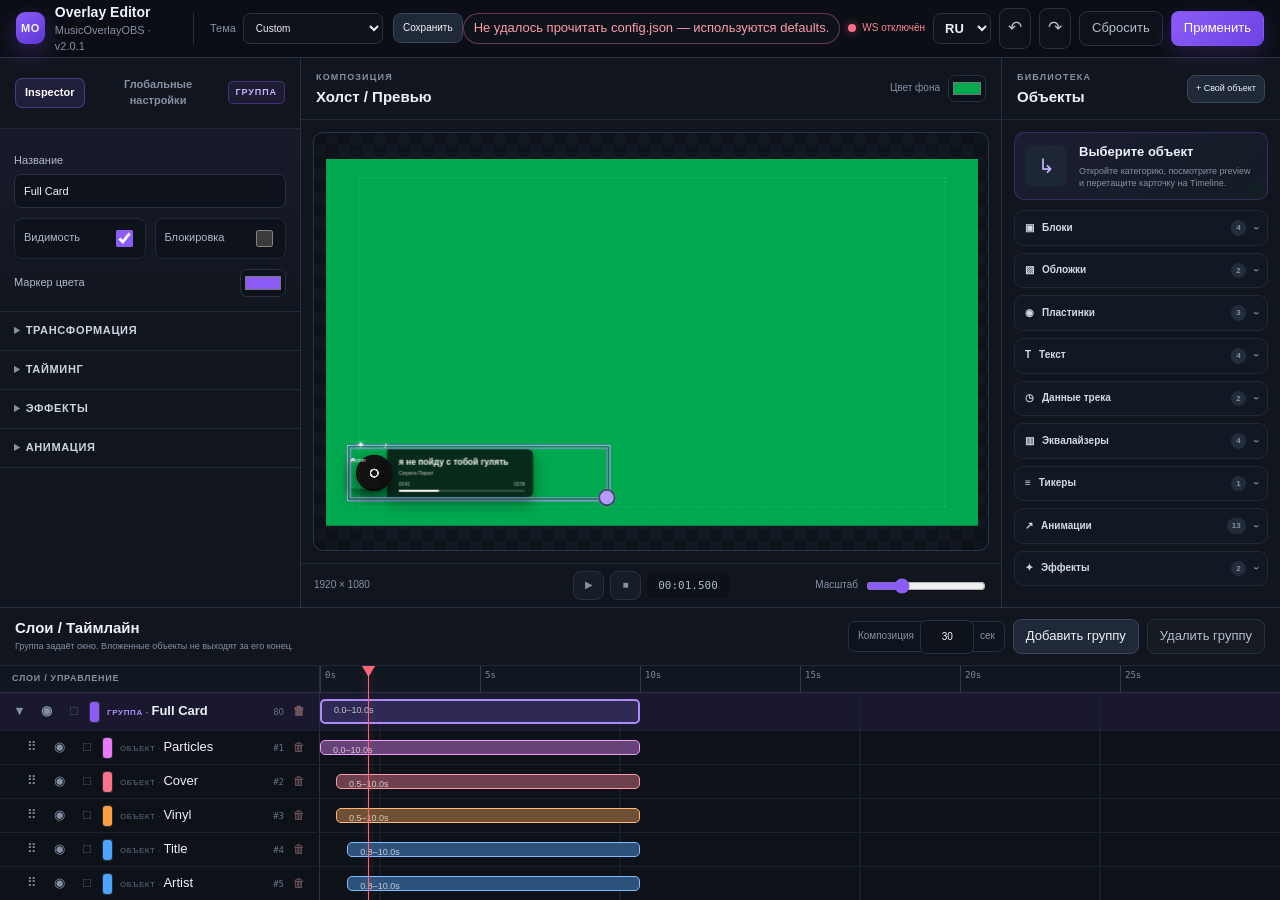
==== commit 7a74f9eb: "Release Music Overlay OBS 2.0.1" ====
--- a/overlay/settings.html
+++ b/overlay/settings.html
@@ -4,7 +4,7 @@
   <meta charset="UTF-8" />
   <meta name="viewport" content="width=device-width, initial-scale=1" />
   <title>Music Overlay Editor</title>
-  <link rel="stylesheet" href="settings.css?v=layout-v14" />
+  <link rel="stylesheet" href="settings.css?v=2.0.1" />
 </head>
 <body>
   <main class="editor-shell">
@@ -13,7 +13,7 @@
         <div class="brand-mark">MO</div>
         <div>
           <strong data-i18n="appTitle">Overlay Editor</strong>
-          <span>MusicOverlayOBS · v2.0.0</span>
+          <span>MusicOverlayOBS · v2.0.1</span>
         </div>
         <label class="topbar-theme-select">
           <span data-i18n="theme">Тема</span>
@@ -398,9 +398,9 @@
     </form>
   </dialog>
 
-  <script src="editor/canvas-controller.js?v=layout-v13"></script>
-  <script src="editor/timeline-controller.js?v=layout-v13"></script>
-  <script src="editor/workspace-controller.js?v=layout-v13"></script>
-  <script src="settings.js?v=layout-v14"></script>
+  <script src="editor/canvas-controller.js?v=2.0.1"></script>
+  <script src="editor/timeline-controller.js?v=2.0.1"></script>
+  <script src="editor/workspace-controller.js?v=2.0.1"></script>
+  <script src="settings.js?v=2.0.1"></script>
 </body>
 </html>
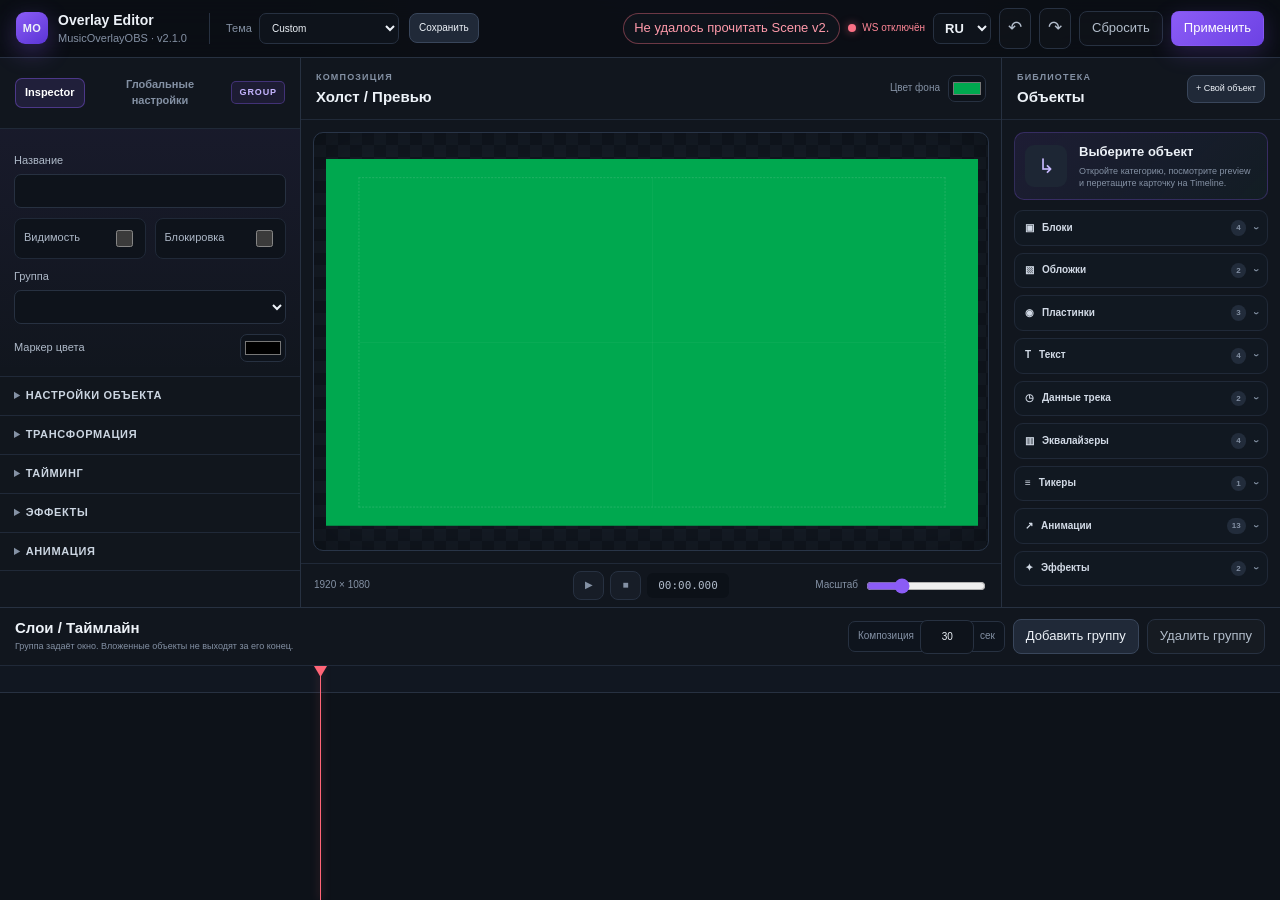
==== commit d8305962: "Move project files to repository root" ====
--- a/overlay/settings.html
+++ b/overlay/settings.html
@@ -4,7 +4,8 @@
   <meta charset="UTF-8" />
   <meta name="viewport" content="width=device-width, initial-scale=1" />
   <title>Music Overlay Editor</title>
-  <link rel="stylesheet" href="settings.css?v=2.0.1" />
+  <link rel="stylesheet" href="shared/scene-renderer.css?v=2.1.0" />
+  <link rel="stylesheet" href="settings.css?v=2.1.0" />
 </head>
 <body>
   <main class="editor-shell">
@@ -13,7 +14,7 @@
         <div class="brand-mark">MO</div>
         <div>
           <strong data-i18n="appTitle">Overlay Editor</strong>
-          <span>MusicOverlayOBS · v2.0.1</span>
+          <span>MusicOverlayOBS · v2.1.0</span>
         </div>
         <label class="topbar-theme-select">
           <span data-i18n="theme">Тема</span>
@@ -119,6 +120,11 @@
           <details class="inspector-section">
             <summary>Animation</summary>
             <div class="section-body">
+              <label id="groupAnimationOverrideField" class="field compact-toggle" hidden>
+                <span>Затирать анимации объектов</span><input id="inspectorOverrideChildren" type="checkbox" />
+              </label>
+              <p id="animationInheritanceHint" class="animation-inheritance-hint" hidden></p>
+              <fieldset id="animationDirectionControls" class="animation-direction-controls">
               <section class="animation-direction-card">
                 <h3>In</h3>
                 <label class="field field-stack"><span>Animation In</span>
@@ -151,6 +157,7 @@
                   </label>
                 </div>
               </section>
+              </fieldset>
             </div>
           </details>
 
@@ -224,7 +231,7 @@
               <div class="context-setting" data-context="ticker-equalizer">
                 <h3>Equalizer</h3>
                 <label class="field compact-toggle"><span>Включить</span><input id="equalizerEnabled" type="checkbox" /></label>
-                <label class="field field-stack"><span>FFT preset</span><select id="fftPreset"><option value="balanced">Balanced</option><option value="smooth">Smooth</option><option value="punchy">Punchy</option><option value="vocal">Vocal</option><option value="bass">Bass</option><option value="orchestra">Orchestra</option><option value="energy">Energy</option><option value="dynamicBars">Dynamic Bars (Musicvid)</option><option value="custom">Custom</option></select></label>
+                <label class="field field-stack"><span>FFT preset</span><select id="fftPreset"></select></label>
                 <label class="field field-stack"><span>Style</span><select id="equalizerStyle"><option value="solid">Solid</option><option value="neon">Neon</option><option value="rainbow">Rainbow</option><option value="soft">Soft</option><option value="minimal">Minimal</option><option value="pulse">Pulse</option></select></label>
                 <label class="field field-stack"><span>Color mode</span><select id="equalizerColorMode"><option value="progress">Цвет прогресса</option><option value="custom">Свой цвет</option></select></label>
                 <label class="field marker-field"><span>Свой цвет</span><input id="equalizerColor" type="color" /></label>
@@ -293,27 +300,8 @@
         <div id="canvasViewport" class="canvas-viewport">
           <div id="canvasSurface" class="canvas-surface">
             <div class="safe-area" aria-hidden="true"></div>
-
-            <div id="previewFull" class="preview-full" data-group-id="full-card-group">
-              <div id="previewVinyl" class="preview-vinyl" data-layer-id="full-vinyl"></div>
-              <img id="previewCover" class="preview-cover" data-layer-id="full-cover" src="/assets/default-cover.png" alt="cover" />
-              <div id="previewParticles" class="preview-particles" data-layer-id="full-particles">✦ ♪</div>
-
-              <div id="previewCard" class="preview-card" data-layer-id="full-card-shell">
-                <div id="previewTitle" class="preview-title" data-layer-id="full-title">я не пойду с тобой гулять</div>
-                <div id="previewArtist" class="preview-artist" data-layer-id="full-artist">Серега Пират</div>
-                <div id="previewTime" class="preview-time" data-layer-id="full-time"><span>00:42</span><span>02:56</span></div>
-                <div id="previewProgress" class="preview-progress" data-layer-id="full-progress"><div class="preview-progress-bar"></div></div>
-              </div>
-            </div>
-
-            <div id="previewTicker" class="preview-ticker" data-group-id="ticker-group">
-              <div id="previewEqualizer" class="preview-equalizer" data-layer-id="ticker-equalizer"></div>
-              <div id="previewTickerTitle" class="preview-ticker-title" data-layer-id="ticker-title">я не пойду с тобой гулять - Серега Пират</div>
-              <div id="previewTickerTime" class="preview-ticker-time" data-layer-id="ticker-time">00:42 / 02:56</div>
-              <div id="previewTickerProgress" class="preview-progress ticker-progress-preview" data-layer-id="ticker-progress"><div class="preview-progress-bar"></div></div>
-            </div>
-            <div id="dynamicPreviewLayers" class="dynamic-preview-layers"></div>
+            <div id="scenePreviewMount" class="editor-scene-mount" aria-label="Draft scene preview"></div>
+
             <div id="selectionBounds" class="selection-bounds" aria-hidden="true">
               <button id="selectionResizeHandle" class="selection-resize-handle" type="button" title="Изменить размер"></button>
             </div>
@@ -398,9 +386,44 @@
     </form>
   </dialog>
 
-  <script src="editor/canvas-controller.js?v=2.0.1"></script>
-  <script src="editor/timeline-controller.js?v=2.0.1"></script>
-  <script src="editor/workspace-controller.js?v=2.0.1"></script>
-  <script src="settings.js?v=2.0.1"></script>
+  <script src="editor/core/namespace.js?v=2.1.0"></script>
+  <script src="editor/core/event-bus.js?v=2.1.0"></script>
+  <script src="editor/core/ui-status.js?v=2.1.0"></script>
+  <script src="editor/core/i18n.js?v=2.1.0"></script>
+  <script src="editor/compat/legacy-editor-state.js?v=2.1.0"></script>
+  <script src="editor/compat/legacy-editor-runtime.js?v=2.1.0"></script>
+  <script src="editor/compat/builtin-v2-rules.js?v=2.1.0"></script>
+  <script src="editor/api/api-client.js?v=2.1.0"></script>
+  <script src="editor/api/scene-api.js?v=2.1.0"></script>
+  <script src="editor/api/theme-api.js?v=2.1.0"></script>
+  <script src="editor/api/live-api.js?v=2.1.0"></script>
+  <script src="editor/canvas-controller.js?v=2.1.0"></script>
+  <script src="editor/timeline-controller.js?v=2.1.0"></script>
+  <script src="editor/workspace-controller.js?v=2.1.0"></script>
+  <script src="shared/scene-order.js?v=2.1.0"></script>
+  <script src="shared/layer-renderer.js?v=2.1.0"></script>
+  <script src="shared/scene-timeline.js?v=2.1.0"></script>
+  <script src="shared/component-registry.js?v=2.1.0"></script>
+  <script src="shared/scene-renderer.js?v=2.1.0"></script>
+  <script src="shared/fft-presets.js?v=2.1.0"></script>
+  <script src="editor/state/scene-selectors.js?v=2.1.0"></script>
+  <script src="editor/state/scene-mutations.js?v=2.1.0"></script>
+  <script src="editor/state/scene-store.js?v=2.1.0"></script>
+  <script src="editor/state/editor-session-store.js?v=2.1.0"></script>
+  <script src="editor/history/snapshot-history.js?v=2.1.0"></script>
+  <script src="editor/scene-editor-model.js?v=2.1.0"></script>
+  <script src="editor/core/editor-foundation.js?v=2.1.0"></script>
+  <script src="editor/compat/legacy-form-projection.js?v=2.1.0"></script>
+  <script src="editor/persistence/draft-save-scheduler.js?v=2.1.0"></script>
+  <script src="editor/state/editor-context.js?v=2.1.0"></script>
+  <script src="editor/state/scene-ui-adapters.js?v=2.1.0"></script>
+  <script src="editor/inspector/inspector-controller.js?v=2.1.0"></script>
+  <script src="editor/preview/preview-sync-controller.js?v=2.1.0"></script>
+  <script src="editor/timeline/timeline-editor-controller.js?v=2.1.0"></script>
+  <script src="editor/library/library-controller.js?v=2.1.0"></script>
+  <script src="editor/canvas/canvas-editor-controller.js?v=2.1.0"></script>
+  <script src="editor/themes/theme-controller.js?v=2.1.0"></script>
+  <script src="editor/bootstrap.js?v=2.1.0"></script>
+  <script src="settings.js?v=2.1.0"></script>
 </body>
 </html>
--- a/overlay/shared/scene-renderer.css
+++ b/overlay/shared/scene-renderer.css
@@ -0,0 +1,180 @@
+.mo-scene-root {
+  position: relative;
+  overflow: hidden;
+  isolation: isolate;
+  background: var(--mo-canvas-background, transparent);
+  color: #fff;
+  font-family: Arial, sans-serif;
+}
+
+.mo-scene-node {
+  position: absolute;
+  left: 0;
+  top: 0;
+  box-sizing: border-box;
+  transform-origin: center;
+  will-change: translate, scale, rotate, opacity, filter;
+}
+
+.mo-scene-group {
+  width: 0;
+  height: 0;
+  overflow: visible;
+}
+
+.mo-node-hidden { visibility: hidden !important; pointer-events: none !important; }
+.mo-node-error { outline: 3px dashed #ff546b; }
+
+.mo-kind-block,
+.mo-kind-container {
+  border: 1px solid rgba(255,255,255,.16);
+  background: rgba(12,16,24,.82);
+  box-shadow: 0 14px 35px rgba(0,0,0,.32);
+}
+
+.mo-kind-block[data-block-style="glass"],
+.mo-kind-container[data-block-style="glass"] { backdrop-filter: blur(10px); }
+.mo-kind-block[data-block-style="minimal"],
+.mo-kind-container[data-block-style="minimal"] { border-color: transparent; box-shadow: none; }
+.mo-kind-block[data-block-style="neon"],
+.mo-kind-container[data-block-style="neon"] { box-shadow: 0 0 8px rgba(255,255,255,.3), 0 0 22px rgba(255,255,255,.24), 0 0 48px rgba(255,255,255,.12); }
+
+.mo-kind-image {
+  display: block;
+  object-fit: cover;
+  background: #1b2230;
+  box-shadow: 0 14px 34px rgba(0,0,0,.42);
+}
+
+.mo-kind-disc {
+  border-radius: 50%;
+  box-shadow: 0 12px 28px rgba(0,0,0,.45);
+}
+
+.mo-kind-disc > i {
+  position: absolute;
+  inset: 0;
+  display: block;
+  border-radius: 50%;
+  background: radial-gradient(circle,#111 0 9px,#ddd 10px 14px,#151515 15px 62%,#272727 63% 66%,#111 67%);
+  animation: moSceneSpin var(--mo-disc-speed,3s) linear infinite;
+}
+
+.mo-kind-disc[data-disc-style="cd"] > i,
+.mo-kind-disc[data-disc-style="animecd"] > i {
+  background: radial-gradient(circle,#fff 0 7px,#5d6070 8px 13px,transparent 14px),conic-gradient(from 5deg,#fff 0 8%,#80dcff 15%,#ff9fe7 27%,#fff29b 39%,#8ffff0 52%,#a99cff 66%,#ffb4d7 78%,#fff 100%);
+  box-shadow: 0 0 26px rgba(255,130,222,.42),0 16px 34px rgba(0,0,0,.48);
+}
+
+.mo-kind-disc[data-disc-style="white"] > i {
+  background: radial-gradient(circle,#f8f8f8 0 8px,#222 9px 13px,#f8f8f8 14px 100%),repeating-radial-gradient(circle,#f7f7f7 0 4px,#d8d8d8 5px 7px);
+}
+.mo-kind-disc[data-disc-style="gold"] > i {
+  background: radial-gradient(circle,#6d5400 0 8px,#fffce0 9px 13px,#ffe45c 14px 100%),repeating-conic-gradient(from 0deg,rgba(255,255,255,.34) 0 2deg,transparent 8deg 24deg);
+}
+.mo-kind-disc[data-disc-style="transparent"] > i {
+  background: radial-gradient(circle,rgba(255,255,255,.3) 0 8px,rgba(255,255,255,.85) 9px 13px,rgba(255,255,255,.14) 14px 100%);
+}
+.mo-kind-disc[data-disc-style="bloodmoon"] > i {
+  background: radial-gradient(circle at 34% 30%,rgba(255,190,170,.42) 0 4px,transparent 5px),radial-gradient(circle,#ff5a4e 0 8px,#3b0006 9px 13px,#a00016 14px);
+  box-shadow: 0 0 24px rgba(255,43,61,.55),0 18px 38px rgba(0,0,0,.55);
+}
+
+.mo-kind-text {
+  min-width: 0;
+  overflow: hidden;
+  line-height: 1.08;
+  white-space: nowrap;
+  text-overflow: ellipsis;
+}
+
+.mo-text-accent { color: #74ff70; }
+
+.mo-kind-time {
+  display: flex;
+  justify-content: space-between;
+  font-family: Consolas, monospace;
+}
+
+.mo-time-current { margin-right: auto; text-align: left; }
+.mo-time-total { margin-left: auto; text-align: right; }
+
+.mo-kind-progress {
+  overflow: hidden;
+  background: rgba(255,255,255,.18);
+}
+
+.mo-kind-progress > i {
+  display: block;
+  width: 0;
+  height: 100%;
+  border-radius: inherit;
+  background: #fff;
+}
+
+.mo-kind-equalizer {
+  display: flex;
+  align-items: end;
+}
+
+.mo-kind-equalizer > i {
+  flex: 1;
+  min-width: 1px;
+  height: 10%;
+  border-radius: 3px 3px 0 0;
+  background: currentColor;
+}
+
+.mo-kind-equalizer.mo-equalizer-glow > i,
+.mo-kind-equalizer[data-equalizer-style="neon"] > i {
+  box-shadow: 0 0 8px currentColor, 0 0 var(--mo-equalizer-glow,18px) currentColor;
+}
+.mo-kind-equalizer[data-equalizer-style="soft"] > i { opacity: .72; }
+.mo-kind-equalizer[data-equalizer-style="minimal"] > i { opacity: .86; box-shadow: none; }
+.mo-kind-equalizer[data-equalizer-style="pulse"] > i {
+  background: linear-gradient(to top,color-mix(in srgb,currentColor 70%,#05080d),currentColor 58%,#fff);
+  box-shadow: 0 0 7px currentColor;
+}
+
+.mo-kind-equalizer[data-equalizer-style="waveform"] { align-items: center; }
+.mo-kind-equalizer[data-equalizer-style="waveform"] > i { max-width: 3px; border-radius: 999px; }
+
+.mo-kind-particles {
+  width: 260px;
+  height: 120px;
+  pointer-events: none;
+}
+
+.mo-kind-particles > i {
+  position: absolute;
+  left: calc((var(--mo-particle-index) * 37) % 240 * 1px);
+  top: calc((var(--mo-particle-index) * 53) % 100 * 1px);
+  color: currentColor;
+  font-style: normal;
+  animation: moParticleFloat 2200ms ease-out infinite;
+}
+
+.mo-kind-ticker {
+  display: flex;
+  align-items: center;
+  padding: 0 16px;
+}
+
+.mo-kind-unknown {
+  min-width: 180px;
+  min-height: 40px;
+  padding: 8px;
+  color: #ff9bab;
+  border: 2px dashed #ff546b;
+  background: rgba(70,8,20,.72);
+}
+
+@keyframes moSceneSpin {
+  to { rotate: 360deg; }
+}
+
+@keyframes moParticleFloat {
+  0% { translate: 0 30px; scale: .7; opacity: 0; }
+  18% { opacity: 1; }
+  100% { translate: 18px -80px; scale: 1.1; opacity: 0; }
+}
--- a/overlay/settings.css
+++ b/overlay/settings.css
@@ -512,6 +512,18 @@
 .safe-area::before { left: 50%; top: 0; bottom: 0; width: 1px; }
 .safe-area::after { top: 50%; left: 0; right: 0; height: 1px; }
 
+.editor-scene-mount {
+  position: absolute !important;
+  inset: 0;
+  overflow: visible;
+  background: transparent;
+}
+
+.editor-scene-mount [data-layer-id],
+.editor-scene-mount [data-group-id] {
+  pointer-events: auto;
+}
+
 .selection-bounds {
   --selection-handle-size: 48px;
   position: absolute;
@@ -552,192 +564,6 @@
 .canvas-transport { display: flex; align-items: center; justify-content: center; gap: 6px; }
 .canvas-zoom-control { display: flex; align-items: center; justify-content: flex-end; gap: 6px; }
 .canvas-zoom-control input { width: min(120px, 10vw); }
-
-/* Composition objects */
-.preview-full {
-  position: absolute;
-  display: flex;
-  align-items: center;
-  min-width: 760px;
-  min-height: 150px;
-  transform-origin: left center;
-}
-
-.preview-card,
-.preview-ticker {
-  color: white;
-  background: rgba(10, 10, 14, .8);
-  box-shadow: 0 18px 42px rgba(0, 0, 0, .42);
-}
-
-.preview-card {
-  position: relative;
-  width: 430px;
-  min-height: 108px;
-  margin-left: calc(var(--preview-cover-size, 92px) + 18px);
-  padding: 18px 24px 16px 34px;
-  border-radius: 0 18px 18px 0;
-}
-
-.preview-vinyl {
-  position: absolute;
-  width: var(--preview-vinyl-size, 108px);
-  height: var(--preview-vinyl-size, 108px);
-  left: calc(var(--preview-cover-size, 92px) * .2);
-  top: 50%;
-  border-radius: 50%;
-  background:
-    radial-gradient(circle at center, #111 0 8px, #ddd 9px 13px, #111 14px 100%),
-    repeating-radial-gradient(circle at center, #111 0 4px, #222 5px 7px);
-  box-shadow: 0 18px 38px rgba(0, 0, 0, .5);
-  transform: translateY(-50%);
-  animation: spin 2.8s linear infinite;
-}
-
-.preview-cover {
-  position: absolute;
-  width: var(--preview-cover-size, 92px);
-  height: var(--preview-cover-size, 92px);
-  left: 0;
-  top: 50%;
-  border-radius: 14px;
-  object-fit: cover;
-  box-shadow: 0 18px 38px rgba(0, 0, 0, .48);
-  transform: translateY(-50%);
-}
-
-.preview-particles {
-  position: absolute;
-  left: 22px;
-  top: -25px;
-  color: var(--preview-particle-color, white);
-  font-size: 26px;
-  letter-spacing: 24px;
-  text-shadow: 0 0 14px currentColor;
-  pointer-events: none;
-}
-
-.preview-title {
-  overflow: hidden;
-  font-size: 25px;
-  font-weight: 800;
-  white-space: nowrap;
-  text-overflow: ellipsis;
-}
-
-.preview-artist { margin-top: 5px; font-size: 16px; opacity: calc(.75 * var(--layout-opacity, 1)); }
-
-.preview-time {
-  display: flex;
-  justify-content: space-between;
-  margin-top: 12px;
-  font-size: 13px;
-  opacity: calc(.82 * var(--layout-opacity, 1));
-}
-
-.preview-progress {
-  position: relative;
-  width: 100%;
-  height: 6px;
-  margin-top: 6px;
-  overflow: visible;
-  border-radius: 999px;
-  background: rgba(255, 255, 255, .18);
-}
-
-.preview-progress-bar {
-  width: 32%;
-  height: 100%;
-  border-radius: inherit;
-  background: white;
-}
-
-.preview-ticker {
-  position: absolute;
-  width: 500px;
-  height: 42px;
-  padding: 7px 14px 7px 16px;
-  border-radius: 999px;
-  transform-origin: left center;
-}
-
-.preview-ticker-title {
-  max-width: 330px;
-  overflow: hidden;
-  font-size: 14px;
-  font-weight: 800;
-  white-space: nowrap;
-  text-overflow: ellipsis;
-}
-
-.preview-ticker-time {
-  position: absolute;
-  right: 16px;
-  top: 7px;
-  font-size: 12px;
-  opacity: calc(.86 * var(--layout-opacity, 1));
-}
-
-.ticker-progress-preview {
-  position: absolute;
-  left: 16px;
-  right: 16px;
-  bottom: 6px;
-  width: auto;
-  height: 4px;
-  margin: 0;
-}
-
-.preview-equalizer {
-  position: absolute;
-  left: 14px;
-  right: 14px;
-  bottom: calc(100% + 1px);
-  height: 86px;
-  display: flex;
-  align-items: flex-end;
-  justify-content: center;
-  gap: 3px;
-  pointer-events: auto;
-}
-
-.preview-eq-bar {
-  width: 5px;
-  min-height: 4px;
-  border-radius: 999px;
-  color: var(--preview-eq-color, #fff);
-  background: currentColor;
-  transition: height 120ms cubic-bezier(.22, .61, .36, 1);
-}
-
-.preview-equalizer.preview-eq-glow .preview-eq-bar,
-.preview-equalizer-style-neon .preview-eq-bar { box-shadow: 0 0 8px currentColor, 0 0 18px currentColor, 0 0 32px currentColor; }
-.preview-equalizer-style-soft .preview-eq-bar { opacity: .7; }
-.preview-equalizer-style-minimal .preview-eq-bar { box-shadow: none; opacity: .85; }
-.preview-equalizer-style-rainbow .preview-eq-bar { animation: previewRainbow 4s linear infinite; }
-.preview-equalizer-style-pulse .preview-eq-bar { background:linear-gradient(to top,color-mix(in srgb,currentColor 70%,#05080d),currentColor 58%,#fff); box-shadow:0 0 7px currentColor; transition:height 40ms linear; }
-
-.preview-ticker-style-glass { border-radius: 18px; backdrop-filter: blur(10px); }
-.preview-ticker-style-thin { height: 26px !important; padding-top: 4px; border-radius: 8px; }
-.preview-ticker-style-thin .preview-ticker-time { display: none; }
-.preview-ticker-style-thin .ticker-progress-preview { left: 0; right: 0; bottom: 0; height: 3px; }
-.preview-ticker-style-compact { height: 30px !important; padding-top: 5px; }
-.preview-ticker-style-compact .ticker-progress-preview { display: none; }
-.preview-ticker-style-textonly { height: 30px !important; background: transparent !important; box-shadow: none; }
-.preview-ticker-style-textonly .preview-ticker-time,
-.preview-ticker-style-textonly .ticker-progress-preview { display: none; }
-
-.preview-card-style-glass { backdrop-filter: blur(10px); }
-.preview-card-style-solid { backdrop-filter: none; }
-.preview-card-style-minimal { background: transparent !important; box-shadow: none !important; }
-.preview-card-style-neon { box-shadow: 0 0 8px rgba(255,255,255,.3), 0 0 22px rgba(255,255,255,.24), 0 0 48px rgba(255,255,255,.12); }
-.preview-card-style-spotify { margin-left: calc(var(--preview-cover-size, 92px) + 28px); border-radius: 18px; }
-
-.preview-vinyl-style-white { background: radial-gradient(circle at center, #f8f8f8 0 8px, #222 9px 13px, #f8f8f8 14px 100%), repeating-radial-gradient(circle at center, #f7f7f7 0 4px, #d8d8d8 5px 7px); }
-.preview-vinyl-style-gold { background: radial-gradient(circle at center, #6d5400 0 8px, #fffce0 9px 13px, #ffe45c 14px 100%), repeating-conic-gradient(from 0deg, rgba(255,255,255,.34) 0 2deg, transparent 8deg 24deg); }
-.preview-vinyl-style-transparent { background: radial-gradient(circle at center, rgba(255,255,255,.3) 0 8px, rgba(255,255,255,.85) 9px 13px, rgba(255,255,255,.14) 14px 100%); }
-.preview-vinyl-style-cd { background: radial-gradient(circle at center, #f8f8ff 0 7px, #8d8d98 8px 13px, transparent 14px), conic-gradient(from 35deg, #f5f5ff, #9ee7ff, #ffd1fa, #fff2a8, #b8ffd5, #f5f5ff); }
-.preview-vinyl-style-bloodMoon { background: radial-gradient(circle at 34% 30%, rgba(255,190,170,.42) 0 4px, transparent 5px), radial-gradient(circle at center, #ff5a4e 0 8px, #3b0006 9px 13px, #a00016 14px); box-shadow: 0 0 24px rgba(255,43,61,.55), 0 18px 38px rgba(0,0,0,.55); }
 
 [data-layer-id],
 [data-group-id] { cursor: move; }
@@ -821,34 +647,7 @@
 .animation-library button span { width: 24px; color: var(--accent-2); font-size: 16px; text-align: center; }
 .library-empty { grid-column: 1 / -1; padding: 14px 8px; color: var(--muted); border: 1px dashed #334056; border-radius: 8px; text-align: center; font-size: 9px; }
 
-/* Dynamic objects created from Library */
-.dynamic-preview-layers { position: absolute; inset: 0; pointer-events: none; }
-.dynamic-preview-object { position: absolute; left: 0; top: 0; min-width: 30px; min-height: 20px; display: grid; place-items: center; transform-origin: left top; pointer-events: auto; color: white; border-radius: 10px; user-select: none; }
-.dynamic-preview-object.kind-image,
-.dynamic-preview-object.kind-disc { transform-origin: center center; }
-.dynamic-preview-object.kind-block { width: var(--object-width,260px); height: var(--object-height,110px); border: 1px solid rgba(255,255,255,.18); background: var(--object-color,rgba(12,16,24,.82)); box-shadow: 0 14px 35px rgba(0,0,0,.32); }
-.dynamic-preview-object.kind-image { box-sizing: border-box; width: var(--object-width,120px); height: var(--object-height,120px); object-fit: cover; background: #1b2230; }
-.dynamic-preview-object.kind-disc { width: var(--object-size,120px); height: var(--object-size,120px); border-radius: 50%; background: radial-gradient(circle,#111 0 9px,#ddd 10px 14px,#151515 15px 62%,#272727 63% 66%,#111 67%); box-shadow: 0 12px 28px rgba(0,0,0,.45); }
-.dynamic-preview-object.kind-disc.style-cd { overflow: hidden; background: radial-gradient(circle,#fbfbff 0 7px,#70727d 8px 13px,transparent 14px),conic-gradient(from 20deg,#f9fbff,#9ee7ff,#ffd1fa,#fff0a6,#abffd7,#d6b8ff,#f9fbff); box-shadow: 0 0 18px rgba(184,224,255,.55),0 14px 30px rgba(0,0,0,.42); }
-.dynamic-preview-object.kind-disc.style-animecd { overflow: hidden; background: radial-gradient(circle,#fff 0 7px,#5d6070 8px 13px,transparent 14px),conic-gradient(from 5deg,#fff 0 8%,#80dcff 15%,#ff9fe7 27%,#fff29b 39%,#8ffff0 52%,#a99cff 66%,#ffb4d7 78%,#fff 100%); box-shadow: 0 0 26px rgba(255,130,222,.42),0 16px 34px rgba(0,0,0,.48); animation: dynamicDiscSpin 4.8s linear infinite; }
-.dynamic-preview-object.kind-disc.style-animecd::before { content:""; position:absolute; inset:7%; border-radius:50%; background:linear-gradient(125deg,rgba(255,255,255,.72),transparent 28%,rgba(114,228,255,.28) 44%,transparent 62%,rgba(255,139,220,.4)); mix-blend-mode:screen; }
-.dynamic-preview-object.kind-text { display:block; width:var(--object-width,260px); min-width:0; overflow:hidden; color:var(--object-color,#fff); font-size:var(--object-font-size,28px); font-weight:800; line-height:1.08; white-space:nowrap; text-overflow:ellipsis; }
-.dynamic-preview-object.kind-text .text-accent { color:#74ff70; }
-.dynamic-preview-object.kind-time { display:flex; width:var(--object-width,180px); min-width:var(--object-width,180px); justify-content:space-between; color:var(--object-color,#fff); font:var(--object-font-size,18px) Consolas,monospace; }
-.dynamic-preview-object.kind-time .time-current { margin-right:auto; text-align:left; }
-.dynamic-preview-object.kind-time .time-total { margin-left:auto; text-align:right; }
-.dynamic-preview-object.kind-progress { width: var(--object-width,280px); height: var(--object-height,8px); overflow: hidden; border-radius: 999px; background: rgba(255,255,255,.18); }
-.dynamic-preview-object.kind-progress::after { content:""; width: 38%; height: 100%; justify-self: start; background: var(--object-color,#fff); }
-.dynamic-preview-object.kind-equalizer { width: var(--object-width,280px); height: var(--object-height,90px); display: flex; align-items: end; gap: var(--object-gap,4px); }
-.dynamic-preview-object.kind-equalizer i { flex: 1; min-width: 2px; height: var(--bar-height,50%); border-radius: 3px 3px 0 0; background: var(--object-color,#8b5cf6); }
-.dynamic-preview-object.kind-equalizer.style-waveform { position:relative; align-items:center; gap:var(--object-gap,1px); }
-.dynamic-preview-object.kind-equalizer.style-waveform::before { content:""; position:absolute; left:0; right:0; top:50%; height:1px; background:color-mix(in srgb,var(--object-color,#fff) 42%,transparent); }
-.dynamic-preview-object.kind-equalizer.style-waveform i { z-index:1; min-width:1px; max-width:3px; border-radius:999px; }
-.dynamic-preview-object.kind-equalizer.style-pulse i { background:linear-gradient(to top,color-mix(in srgb,var(--object-color,#74ff70) 70%,#05080d),var(--object-color,#74ff70) 58%,#fff); box-shadow:0 0 7px color-mix(in srgb,var(--object-color,#74ff70) 75%,transparent); transition:height 40ms linear; }
-.dynamic-preview-object.kind-ticker { width: var(--object-width,420px); min-height: var(--object-height,44px); justify-content: start; padding: 0 16px; color: var(--object-color,#fff); border-radius: 999px; background: rgba(10,13,18,.82); font-size: var(--object-font-size,16px); }
 .dynamic-object-settings.is-applicable { display: block; }
-
-@keyframes dynamicDiscSpin { to { transform: rotate(360deg); } }
 
 /* Timeline */
 .timeline-panel {
@@ -910,7 +709,11 @@
 .timeline-row.layer-row-child .layer-name::before { content: attr(data-kind-label); color: #5d6b7e; font-size: 8px; letter-spacing: .06em; }
 .timeline-row.is-selected { background: rgba(139, 92, 246, .09); }
 .timeline-row.is-drop-target { outline: 1px solid #35d0ba; outline-offset: -2px; background: rgba(53,208,186,.1); }
-.timeline-row.is-structure-drop { outline: 1px solid #a894ff; outline-offset: -2px; background: rgba(139,92,246,.14); }
+.timeline-row.is-structure-source { opacity: .42; }
+.timeline-row.is-structure-drop { background: rgba(139,92,246,.11); }
+.timeline-row.is-structure-drop-before { box-shadow: inset 0 2px #b69cff; }
+.timeline-row.is-structure-drop-after { box-shadow: inset 0 -2px #b69cff; }
+.timeline-row.is-structure-drop:not(.is-structure-drop-before):not(.is-structure-drop-after) { outline: 1px solid #a894ff; outline-offset: -2px; }
 .timeline-scroll.is-library-drop { box-shadow: inset 0 0 0 2px rgba(53,208,186,.5); }
 .timeline-concept { display: block; margin-top: 3px; color: var(--muted); font-size: 9px; }
 
@@ -923,7 +726,7 @@
   border-right: 1px solid var(--border);
 }
 
-.is-group .layer-cell { grid-template-columns: 24px 25px 25px 14px minmax(0, 1fr) 34px 25px; font-weight: 700; }
+.is-group .layer-cell { grid-template-columns: 24px 24px 25px 25px 14px minmax(0, 1fr) 34px 25px; font-weight: 700; }
 .layer-row-child .layer-cell { padding-left: 20px; }
 
 .row-icon-button,
@@ -954,6 +757,10 @@
 .animation-direction-card { padding: 9px; border: 1px solid var(--border-soft); border-radius: 8px; background: rgba(11,16,23,.52); }
 .animation-direction-card + .animation-direction-card { margin-top: 8px; }
 .animation-direction-card h3 { margin: 0 0 8px; color: #a894ff; font-size: 10px; letter-spacing: .12em; text-transform: uppercase; }
+.animation-direction-controls { display: grid; gap: 8px; min-width: 0; margin: 0; padding: 0; border: 0; }
+.animation-direction-controls .animation-direction-card + .animation-direction-card { margin-top: 0; }
+.animation-direction-controls:disabled { opacity: .58; }
+.animation-inheritance-hint { margin: 0; padding: 9px 10px; color: var(--text-muted); border: 1px solid var(--border); border-radius: 8px; background: rgba(139,92,246,.08); font-size: 11px; }
 .history-button { min-width: 31px; padding-inline: 8px; font-size: 17px; }
 
 .track-cell {
